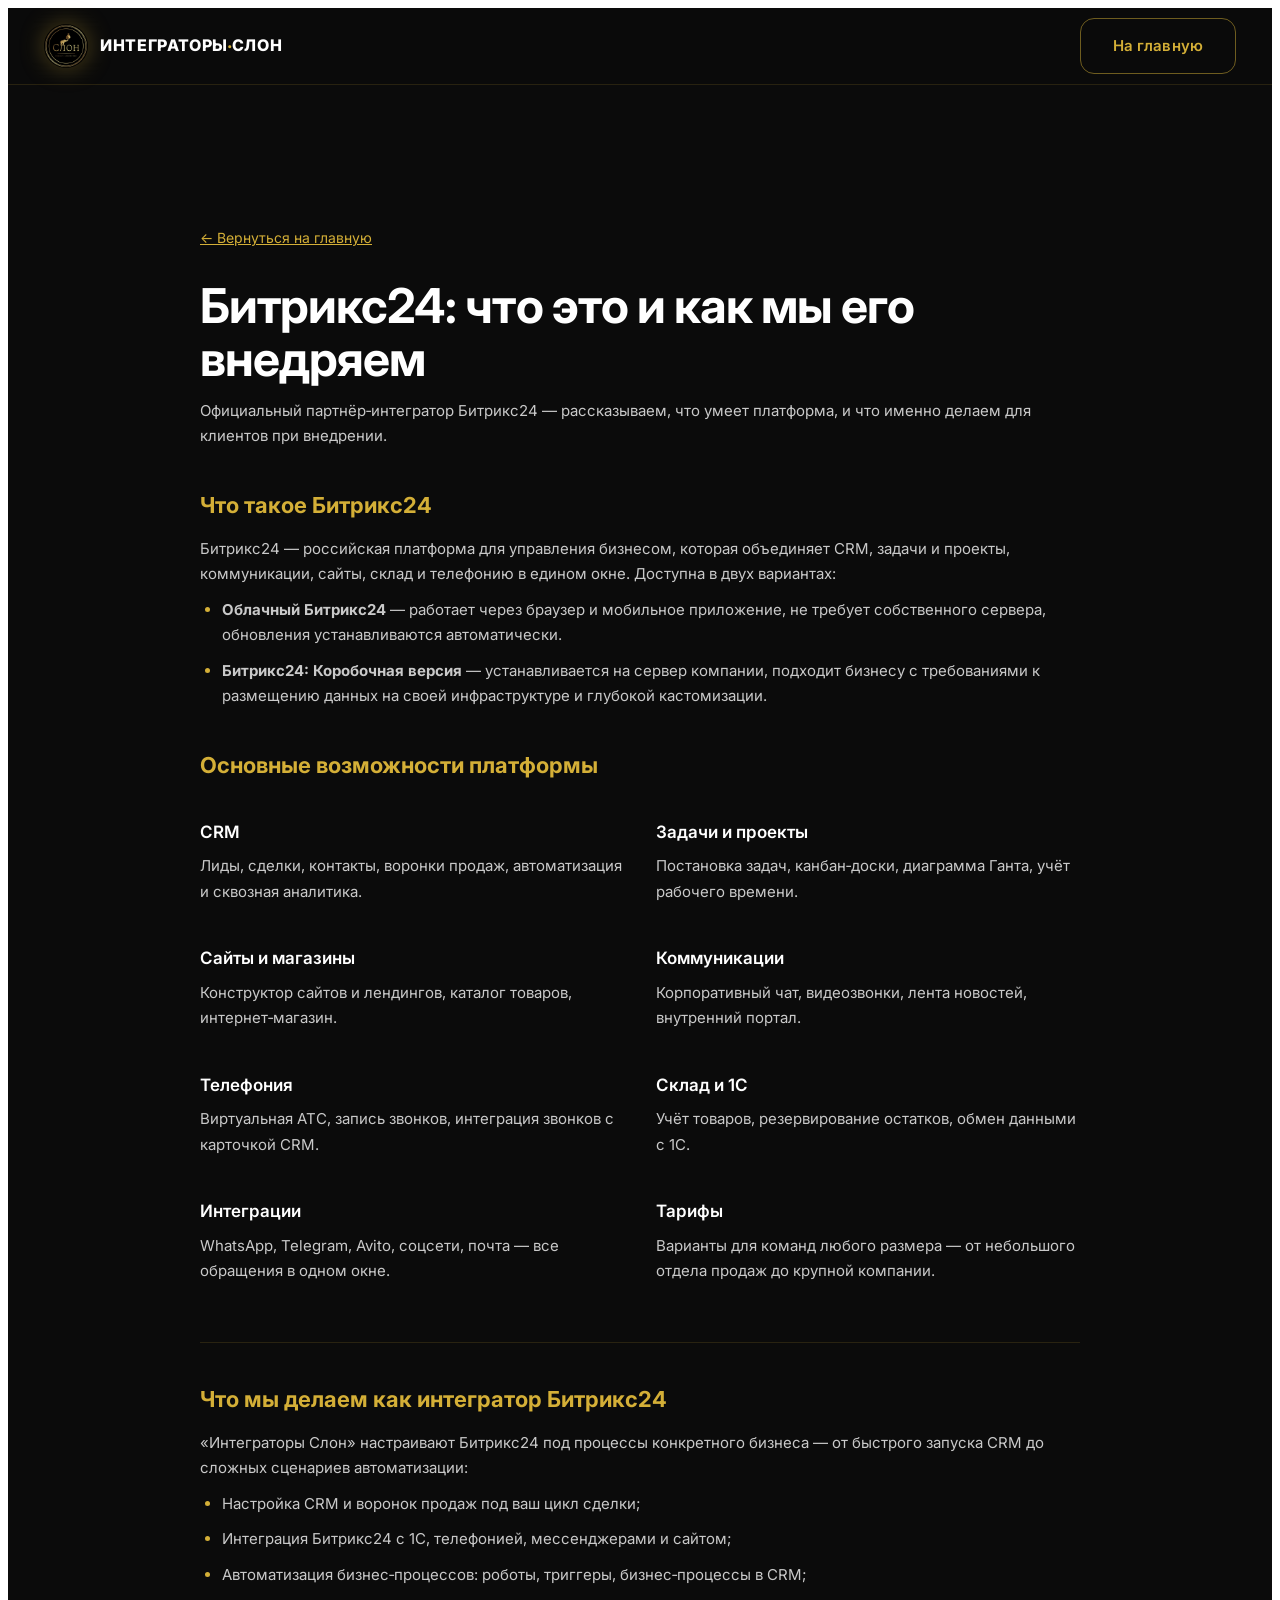
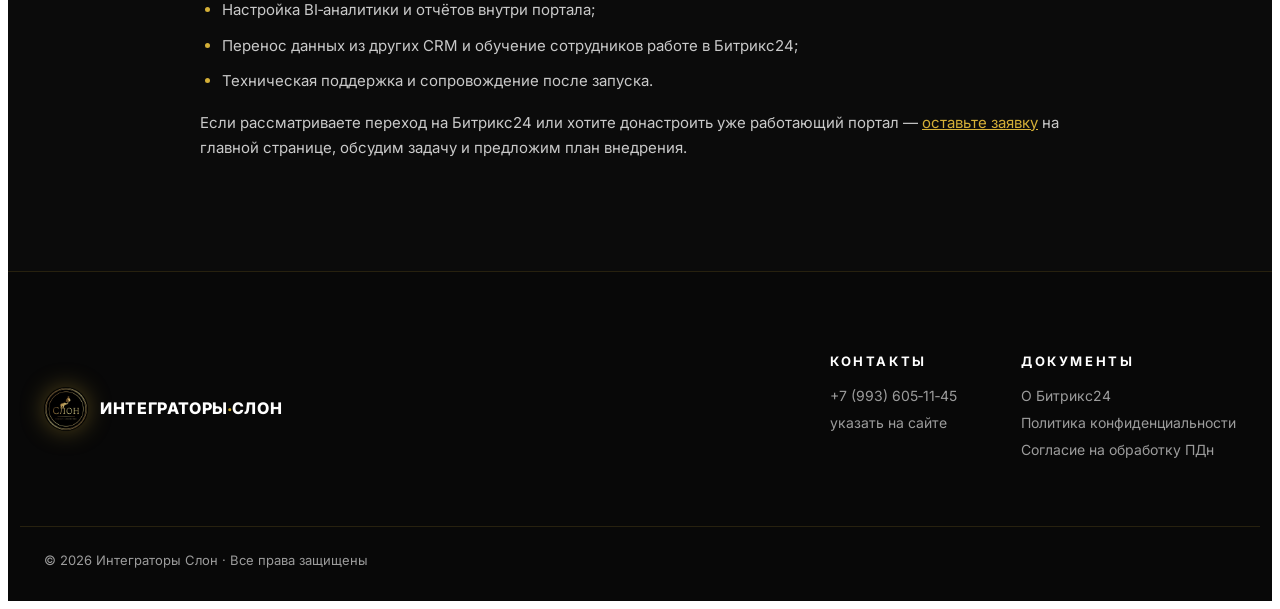
==== bitrix24.html @ 95e47799 "Add files via upload" ====
<!doctype html>
<html lang="ru">
  <head>
    <meta charset="UTF-8" />
    <meta name="viewport" content="width=device-width, initial-scale=1.0" />
    <meta name="robots" content="index,follow" />
    <title>Битрикс24 — что это и как мы его внедряем — Интеграторы Слон</title>
    <link rel="icon" href="data:image/svg+xml,%3Csvg xmlns='http://www.w3.org/2000/svg' viewBox='0 0 24 24'%3E%3Crect width='24' height='24' rx='6' fill='%23D4AF37'/%3E%3Ctext x='12' y='17' font-family='Inter,sans-serif' font-size='14' font-weight='800' text-anchor='middle' fill='%230B0B0B'%3EБ%3C/text%3E%3C/svg%3E" />
    <link rel="preconnect" href="https://fonts.googleapis.com" />
    <link rel="preconnect" href="https://fonts.gstatic.com" crossorigin />
    <link href="https://fonts.googleapis.com/css2?family=Inter:wght@300;400;500;600;700;800&family=Space+Grotesk:wght@500;600;700&display=swap" rel="stylesheet" />
    <style>
:root {
  --bg: #0B0B0B;
  --bg-soft: #090909;
  --bg-card: rgba(255, 255, 255, 0.03);
  --gold: #D4AF37;
  --gold-2: #f5cf4c;
  --gold-soft: rgba(212, 175, 55, 0.5);
  --gold-line: rgba(212, 175, 55, 0.15);
  --text: #ffffff;
  --text-dim: rgba(255, 255, 255, 0.6);
  --radius-lg: 20px;
  --radius-md: 14px;
  --ease: cubic-bezier(.25,.8,.25,1);
  --ease-out: cubic-bezier(0.16, 1, 0.3, 1);
  --display: 'Space Grotesk', 'Inter', sans-serif;
}

#slb-app * {
 box-sizing: border-box; margin: 0; padding: 0; min-width: 0; }

#slb-app {
 scroll-behavior: smooth; overflow-x: clip; }

#slb-app {

  font-family: 'Inter', sans-serif;
  background: var(--bg);
  color: var(--text);
  font-size: 16px;
  line-height: 1.55;
  overflow-x: clip;
  cursor: none;
  width: 100%;
  max-width: 100vw;
}

@media (hover: none) { #slb-app {
 cursor: auto; }
 }
#slb-app a {
 color: inherit; text-decoration: none; }

#slb-app img,
#slb-app svg {
 display: block; max-width: 100%; }

#slb-app .container {
 max-width: 1240px; margin: 0 auto; padding: 0 24px; }

:focus-visible {
 outline: 2px solid var(--gold); outline-offset: 3px; border-radius: 4px; }

::selection {
 background: var(--gold); color: #0b0b0b; }


/* ===== Scrollbars — themed to match the site everywhere ===== */
#slb-app * {
 scrollbar-width: thin; scrollbar-color: var(--gold-soft) var(--bg-soft); }

#slb-app ::-webkit-scrollbar {
 width: 10px; height: 10px; }

#slb-app ::-webkit-scrollbar-track {
 background: var(--bg-soft); }

#slb-app ::-webkit-scrollbar-thumb {
 background: var(--gold-soft); border-radius: 10px; border: 2px solid var(--bg-soft); background-clip: padding-box; }

#slb-app ::-webkit-scrollbar-thumb:hover {
 background: var(--gold); }

#slb-app ::-webkit-scrollbar-corner {
 background: var(--bg-soft); }


/* ===== Skip-link ===== */
.skip-link {

  position: absolute; top: -100px; left: 16px; z-index: 9999;
  background: var(--gold); color: #0b0b0b; padding: 10px 16px;
  border-radius: 8px; font-weight: 700;
  transition: top .25s;
}

.skip-link:focus {
 top: 12px; }


/* ===== Preloader ===== */
#slb-app .preloader {

  position: fixed; inset: 0; z-index: 9000;
  background: var(--bg);
  display: flex; flex-direction: column; align-items: center; justify-content: center;
  gap: 18px;
  transition: opacity .6s var(--ease), visibility .6s;
}

#slb-app .preloader.hidden {
 opacity: 0; visibility: hidden; pointer-events: none; }

#slb-app .preloader__logo {

  width: 84px; height: 84px; border-radius: 50%;
  background: #0b0b0b url('[data-uri]') center/cover no-repeat;
  box-shadow: 0 0 50px rgba(212,175,55,.5);
  animation: bounce 1.2s ease-in-out infinite;
}

#slb-app .preloader__mark {
 display: none; }

#slb-app .preloader__bar {

  width: 220px; height: 3px; background: rgba(255,255,255,.08); border-radius: 4px; overflow: hidden;
}

#slb-app .preloader__fill {

  height: 100%; width: 0;
  background: linear-gradient(90deg, var(--gold), var(--gold-2));
  transition: width .15s linear;
}

#slb-app .preloader__txt {
 color: var(--text-dim); font-size: 13px; letter-spacing: .2em; }

@keyframes bounce { 0%,100%{transform:translateY(0);} 50%{transform:translateY(-8px);} }

/* ===== Scroll progress ===== */
.scroll-progress {

  position: fixed; top: 0; left: 0; height: 3px;
  width: 0%; z-index: 100;
  background: linear-gradient(90deg, var(--gold), var(--gold-2));
  box-shadow: 0 0 10px var(--gold);
  transition: width .1s linear;
}


/* ===== Custom cursor ===== */
.cursor {
 position: fixed; top: 0; left: 0; pointer-events: none; z-index: 9999; mix-blend-mode: difference; }

.cursor__dot {

  position: absolute; width: 6px; height: 6px; border-radius: 50%; background: var(--gold);
  transform: translate(-50%, -50%);
  transition: transform .15s var(--ease);
}

.cursor__ring {

  position: absolute; width: 36px; height: 36px; border-radius: 50%;
  border: 1.5px solid var(--gold);
  transform: translate(-50%, -50%);
  transition: width .3s var(--ease), height .3s var(--ease), border-color .3s, background .3s;
}

.cursor.is-hover .cursor__ring {
 width: 60px; height: 60px; background: rgba(212,175,55,.12); }

.cursor.is-down .cursor__dot {
 transform: translate(-50%, -50%) scale(2); }

@media (hover: none) { .cursor {
 display: none; }
 }

/* ===== Background ===== */
#slb-app .bg-grid {

  position: fixed; inset: 0; z-index: 0; pointer-events: none;
  background-image:
    linear-gradient(rgba(212,175,55,.04) 1px, transparent 1px),
    linear-gradient(90deg, rgba(212,175,55,.04) 1px, transparent 1px);
  background-size: 60px 60px;
  -webkit-mask-image: radial-gradient(ellipse at center, black 30%, transparent 70%);
  mask-image: radial-gradient(ellipse at center, black 30%, transparent 70%);
}

#slb-app .bg-mesh {
 position: fixed; inset: 0; z-index: 0; pointer-events: none; overflow: hidden; filter: blur(40px); will-change: auto; }

#slb-app .bg-mesh span {

  position: absolute; width: 460px; height: 460px; border-radius: 50%;
  opacity: .22; will-change: transform;
}

#slb-app .bg-mesh span:nth-child(1) {
 background: radial-gradient(circle, var(--gold), transparent); top: -10%; left: -10%; animation: drift 60s ease-in-out infinite; }

#slb-app .bg-mesh span:nth-child(2) {
 background: radial-gradient(circle, #7a5d12, transparent); bottom: -10%; right: -10%; animation: drift 75s ease-in-out infinite reverse; }

#slb-app .bg-mesh span:nth-child(3) {
 display: none; }

@keyframes drift {
  0%,100% { transform: translate(0,0); }
  50% { transform: translate(60px, 40px); }
}
#slb-app #particles {

  position: fixed; inset: 0; width: 100%; height: 100%;
  z-index: 0; pointer-events: none;
}

#slb-app header,
#slb-app section,
#slb-app footer {
 position: relative; z-index: 1; }

#slb-app main {
 overflow-x: clip; display: block; }

#slb-app section {
 overflow-x: clip; }


/* ===== Header ===== */
#slb-app .header {

  position: sticky; top: 0; z-index: 50;
  background: rgba(11, 11, 11, 0.7);
  backdrop-filter: blur(14px);
  -webkit-backdrop-filter: blur(14px);
  border-bottom: 1px solid var(--gold-line);
  transition: padding .3s;
}

#slb-app .header.is-scrolled {
 background: rgba(11,11,11,.92); }

#slb-app .header__inner {

  display: flex; align-items: center; justify-content: space-between;
  height: 76px;
}

#slb-app .logo {
 display: flex; align-items: center; gap: 12px; font-weight: 800; letter-spacing: .04em; font-family: var(--display); min-width: 0; }

#slb-app .logo__mark {

  width: 44px; height: 44px; border-radius: 50%;
  background: #0b0b0b url('[data-uri]') center/cover no-repeat;
  box-shadow: 0 0 24px rgba(212,175,55,.35);
  flex-shrink: 0;
  display: block;
}

#slb-app .logo__text {
 font-size: 16px; white-space: nowrap; overflow: hidden; text-overflow: ellipsis; }

#slb-app .logo__dot {
 color: var(--gold); }


#slb-app .nav {
 display: flex; gap: 32px; }

#slb-app .nav a {

  font-size: 14px; color: var(--text-dim); position: relative;
  transition: color .3s var(--ease);
  padding: 4px 0;
}

#slb-app .nav a::after {

  content:''; position:absolute; left:0; right:0; bottom:-6px;
  height:1px; background: var(--gold); transform: scaleX(0); transform-origin: left;
  transition: transform .35s var(--ease);
}

#slb-app .nav a:hover,
#slb-app .nav a.is-active {
 color: var(--text); }

#slb-app .nav a:hover::after,
#slb-app .nav a.is-active::after {
 transform: scaleX(1); }


#slb-app .burger {
 display:none; width:36px; height:36px; background:none; border:none; cursor:pointer; }

#slb-app .burger span {
 display:block; height:2px; background: var(--gold); margin:5px 4px; transition: .3s; }

#slb-app .burger.is-open span:nth-child(1) {
 transform: translateY(7px) rotate(45deg); }

#slb-app .burger.is-open span:nth-child(2) {
 opacity: 0; }

#slb-app .burger.is-open span:nth-child(3) {
 transform: translateY(-7px) rotate(-45deg); }


/* ===== Buttons ===== */
#slb-app .btn {

  display: inline-flex; align-items: center; justify-content: center;
  padding: 16px 32px; border-radius: var(--radius-md);
  font-weight: 600; font-size: 15px; letter-spacing: .01em;
  cursor: pointer; border: none; position: relative; overflow: hidden;
  transition: transform .3s var(--ease), box-shadow .3s var(--ease);
  font-family: inherit;
}

#slb-app .btn--primary {

  background: linear-gradient(135deg, var(--gold), #c19b25);
  color: #0b0b0b;
  box-shadow: 0 8px 30px -8px rgba(212,175,55,.5);
}

#slb-app .btn--primary:hover {

  box-shadow: 0 14px 40px -8px rgba(212,175,55,.7);
}

#slb-app .btn--ghost {

  background: transparent; color: var(--gold);
  border: .8px solid var(--gold-soft);
}

#slb-app .btn--ghost:hover {

  background: rgba(212,175,55,.08);
}

#slb-app .btn:disabled {
 opacity: .5; cursor: not-allowed; }

#slb-app .btn::after {

  content:''; position:absolute; left:var(--rx,50%); top:var(--ry,50%);
  width:0; height:0; border-radius:50%;
  background: rgba(255,255,255,.35);
  transform: translate(-50%,-50%);
  transition: width .6s ease, height .6s ease, opacity .8s ease;
  opacity: 0;
}

#slb-app .btn:active::after {
 width: 400px; height: 400px; opacity: 1; transition: 0s; }


/* ===== Section common ===== */
#slb-app section {
 padding: 120px 0; }

#slb-app .section-head {
 text-align: center; margin-bottom: 64px; }

#slb-app .section-head h2 {

  font-family: var(--display);
  font-size: clamp(34px, 5vw, 58px);
  font-weight: 700; line-height: 1.05; letter-spacing: -.02em;
}

#slb-app .eyebrow {

  display: inline-block; font-size: 12px; letter-spacing: .25em; text-transform: uppercase;
  color: var(--gold); margin-bottom: 18px;
  padding: 6px 14px; border: .8px solid var(--gold-line); border-radius: 999px;
  background: rgba(212,175,55,.04);
}

#slb-app .grad {

  background: linear-gradient(120deg, var(--gold), #fff3b0, var(--gold));
  background-size: 200% auto;
  -webkit-background-clip: text;
  background-clip: text;
  color: transparent;
  animation: shine 5s linear infinite;
}

@keyframes shine { to { background-position: 200% center; } }

/* ===== Hero ===== */
#slb-app .hero {

  padding: 140px 0 120px;
  text-align: center;
  min-height: 92vh;
  display: flex; align-items: center;
  overflow: hidden;
  perspective: 1500px;
}

#slb-app .hero__inner {
 width: 100%; position: relative; z-index: 2; }

#slb-app .hero__glow {

  position: absolute; left: 50%; top: 40%;
  width: 900px; height: 900px; transform: translate(-50%, -50%);
  background: radial-gradient(closest-side, rgba(212,175,55,.25), transparent 70%);
  filter: blur(40px);
  z-index: 0;
  animation: pulse 6s ease-in-out infinite;
}

@keyframes pulse { 0%,100%{ transform:translate(-50%,-50%) scale(1);} 50%{ transform:translate(-50%,-50%) scale(1.15);} }

/* 3D Cube */
#slb-app .cube-stage {

  position: absolute; right: 10%; top: 22%;
  width: 200px; height: 200px;
  perspective: 1200px;
  z-index: 1;
}

#slb-app .cube {

  position: relative; width: 200px; height: 200px;
  transform-style: preserve-3d;
  animation: cubeRotate 18s linear infinite;
}

@keyframes cubeRotate {
  0% { transform: rotateX(-15deg) rotateY(0); }
  100% { transform: rotateX(-15deg) rotateY(360deg); }
}
#slb-app .cube__face {

  position: absolute; width: 200px; height: 200px;
  display: grid; place-items: center;
  background: linear-gradient(135deg, rgba(212,175,55,.18), rgba(11,11,11,.85));
  border: 1px solid var(--gold-soft);
  font-family: var(--display); font-weight: 700; font-size: 60px;
  color: var(--gold);
  text-shadow: 0 0 30px rgba(212,175,55,.5);
  backdrop-filter: blur(6px);
  border-radius: 16px;
}

#slb-app .cube__face--front {
 transform: translateZ(100px); }

#slb-app .cube__face--back {
 transform: rotateY(180deg) translateZ(100px); }

#slb-app .cube__face--right {
 transform: rotateY(90deg)   translateZ(100px); font-size: 38px; }

#slb-app .cube__face--left {
 transform: rotateY(-90deg)  translateZ(100px); font-size: 50px; }

#slb-app .cube__face--top {
 transform: rotateX(90deg)   translateZ(100px); font-size: 42px; }

#slb-app .cube__face--bottom {
 transform: rotateX(-90deg)  translateZ(100px); font-size: 38px; }


#slb-app .hero__tag {

  display: inline-flex; align-items: center; gap: 10px;
  padding: 8px 18px; border-radius: 999px;
  border: .8px solid var(--gold-line);
  font-size: 13px; color: var(--gold);
  margin-bottom: 32px; background: rgba(212,175,55,.05);
}

#slb-app .hero__tag-dot {

  width: 8px; height: 8px; border-radius: 50%; background: var(--gold);
  box-shadow: 0 0 10px var(--gold);
  animation: blink 1.5s ease-in-out infinite;
}

@keyframes blink { 0%,100%{opacity:1;} 50%{opacity:.3;} }

#slb-app .hero__title {

  font-family: var(--display);
  font-size: clamp(40px, 7vw, 80px); font-weight: 700;
  line-height: 1.02; letter-spacing: -.03em; margin-bottom: 28px;
}

#slb-app .hero__title .word {
 display: inline-block; white-space: nowrap; }

#slb-app .hero__title .char {

  display: inline-block;
  opacity: 0; transform: translateY(20px);
  transition: opacity .6s var(--ease), transform .6s var(--ease);
}

#slb-app .hero__title.is-split .char {
 opacity: 1; transform: translateY(0); }

#slb-app .hero__sub {
 font-size: 18px; color: var(--text-dim); margin-bottom: 44px; }

#slb-app .hero__actions {
 display: flex; gap: 18px; justify-content: center; flex-wrap: wrap; margin-bottom: 56px; }


#slb-app .hero__mini {

  display: flex; gap: 36px; justify-content: center; flex-wrap: wrap;
  color: var(--text-dim); font-size: 14px;
}

#slb-app .hero__mini strong {
 color: var(--gold); font-family: var(--display); font-size: 22px; display: block; }


#slb-app .scroll-hint {

  position: absolute; left: 50%; bottom: 30px; transform: translateX(-50%);
  width: 24px; height: 40px; border-radius: 14px; border: 1px solid var(--gold-soft);
  z-index: 2;
}

#slb-app .scroll-hint span {

  position: absolute; left: 50%; top: 8px;
  width: 4px; height: 8px; border-radius: 2px; background: var(--gold);
  transform: translateX(-50%);
  animation: scroll-bounce 1.8s ease-in-out infinite;
}

@keyframes scroll-bounce { 0%,100% { top: 8px; opacity:1;} 50% { top: 22px; opacity:.3;} }

/* ===== Magnetic ===== */
#slb-app .magnetic {
 transition: transform .3s var(--ease); }


/* ===== Stats ===== */
#slb-app .stats {
 padding: 80px 0 60px; }

#slb-app .stats__grid {

  display: grid; grid-template-columns: repeat(4, 1fr); gap: 20px;
}

#slb-app .stat-card {

  background: var(--bg-card); border: .8px solid var(--gold-line);
  border-radius: var(--radius-lg); padding: 32px 24px;
  text-align: center; position: relative; overflow: hidden;
  transition: transform .4s var(--ease), border-color .4s var(--ease);
}

#slb-app .stat-card::before {

  content:''; position:absolute; inset:0;
  background: radial-gradient(circle at 50% 0%, rgba(212,175,55,.2), transparent 60%);
  opacity: 0; transition: opacity .4s;
}

#slb-app .stat-card:hover {
 transform: translateY(-6px); border-color: var(--gold-soft); }

#slb-app .stat-card:hover::before {
 opacity: 1; }

#slb-app .stat-card__num {

  font-family: var(--display);
  font-size: 56px; font-weight: 700; color: var(--gold); line-height: 1;
  display: inline-block;
}

#slb-app .stat-card__plus {
 display: inline-block; color: var(--gold); font-size: 28px; font-weight: 700; margin-left: 4px; font-family: var(--display); }

#slb-app .stat-card__label {
 margin-top: 12px; color: var(--text-dim); font-size: 14px; letter-spacing: .04em; }


/* ===== About ===== */
#slb-app .about {
 padding: 100px 0 80px; }

#slb-app .about__grid {

  display: grid; grid-template-columns: 1.5fr 1fr; gap: 56px; align-items: start;
}

#slb-app .about__text p {
 color: var(--text-dim); font-size: 16px; line-height: 1.75; margin-bottom: 14px; }

#slb-app .about__lead {

  color: var(--text) !important;
  font-size: 19px !important;
  font-weight: 500;
  line-height: 1.6 !important;
  margin-bottom: 20px !important;
}

#slb-app .about__facts {

  list-style: none; display: grid; grid-template-columns: 1fr 1fr; gap: 14px;
  padding: 28px; border: .8px solid var(--gold-line); border-radius: var(--radius-lg);
  background: var(--bg-card);
}

#slb-app .about__facts li {

  display: flex; flex-direction: column; gap: 4px;
  padding: 14px;
}

#slb-app .about__facts b {

  font-family: var(--display); font-size: 22px; font-weight: 700; color: var(--gold);
  letter-spacing: -.01em;
}

#slb-app .about__facts span {
 color: var(--text-dim); font-size: 13px; }


/* ===== Pricing ===== */
#slb-app .pricing {
 background: var(--bg-soft); }

#slb-app .pricing__grid {

  display: grid; grid-template-columns: repeat(3, 1fr); gap: 22px;
  align-items: stretch;
}

#slb-app .tariff {

  position: relative;
  background: var(--bg-card); border: .8px solid var(--gold-line);
  border-radius: var(--radius-lg); padding: 36px 28px 28px;
  display: flex; flex-direction: column;
  transition: transform .4s var(--ease), border-color .4s var(--ease);
}

#slb-app .tariff:hover {
 transform: translateY(-4px); border-color: var(--gold-soft); }

#slb-app .tariff--featured {

  border-color: var(--gold-soft);
  background: linear-gradient(180deg, rgba(212,175,55,.06), rgba(212,175,55,.01));
  box-shadow: 0 0 50px rgba(212,175,55,.08);
}

#slb-app .tariff__badge {

  position: absolute; top: -12px; left: 50%; transform: translateX(-50%);
  background: var(--gold); color: #0b0b0b;
  font-size: 11px; font-weight: 700; letter-spacing: .14em; text-transform: uppercase;
  padding: 6px 14px; border-radius: 100px;
}

#slb-app .tariff__name {

  font-family: var(--display); font-size: 22px; font-weight: 700;
  margin-bottom: 6px;
}

#slb-app .tariff__desc {
 color: var(--text-dim); font-size: 14px; margin-bottom: 22px; }

#slb-app .tariff__price {

  font-family: var(--display); font-size: 38px; font-weight: 700; color: var(--gold);
  line-height: 1; margin-bottom: 24px;
}

#slb-app .tariff__price--text {
 font-size: 28px; }

#slb-app .tariff__from {
 font-size: 14px; color: var(--text-dim); font-weight: 500; margin-right: 4px; }

#slb-app .tariff__cur {
 font-size: 22px; color: var(--text-dim); }

#slb-app .tariff__list {

  list-style: none; padding: 0; margin: 0 0 28px;
  display: flex; flex-direction: column; gap: 10px;
  flex: 1;
}

#slb-app .tariff__list li {

  position: relative; padding-left: 24px;
  color: rgba(255,255,255,.78); font-size: 14px; line-height: 1.5;
}

#slb-app .tariff__list li::before {

  content: '✓'; position: absolute; left: 0; top: 0;
  color: var(--gold); font-weight: 700;
}

#slb-app .tariff .btn {
 width: 100%; justify-content: center; text-align: center; }

#slb-app .pricing__note {

  text-align: center; color: var(--text-dim); font-size: 13px;
  margin-top: 32px;
  max-width: 640px; margin-left: auto; margin-right: auto;
}


/* ===== Contacts block (in CTA) ===== */
#slb-app .contacts {

  list-style: none; padding: 0; margin: 32px 0 0;
  display: grid; grid-template-columns: repeat(2, 1fr); gap: 14px;
  text-align: left;
}

#slb-app .contacts li {

  padding: 16px 18px;
  background: var(--bg-card); border: .8px solid var(--gold-line);
  border-radius: var(--radius-md);
  display: flex; flex-direction: column; gap: 4px;
}

#slb-app .contacts__lbl {

  font-size: 11px; letter-spacing: .18em; text-transform: uppercase;
  color: var(--gold); font-weight: 600;
}

#slb-app .contacts__val {

  font-size: 15px; color: var(--text); font-weight: 500;
  transition: color .25s;
}

#slb-app a.contacts__val:hover {
 color: var(--gold); }


/* ===== Services ===== */
#slb-app .services {
 background: var(--bg-soft); }

#slb-app .services__grid {

  display: grid; grid-template-columns: repeat(4, 1fr); gap: 22px;
}

#slb-app .srv {

  background: var(--bg-card); border: .8px solid var(--gold-line);
  border-radius: var(--radius-lg); padding: 32px 26px;
  position: relative; overflow: hidden;
  transition: transform .5s var(--ease), border-color .4s var(--ease), background .4s var(--ease);
  transform-style: preserve-3d;
  cursor: none;
}

#slb-app .srv::before {

  content:''; position:absolute;
  width: 250px; height: 250px; border-radius: 50%;
  left: var(--mx, -100px); top: var(--my, -100px);
  background: radial-gradient(circle, rgba(212,175,55,.25), transparent 60%);
  opacity: 0; transition: opacity .4s;
  pointer-events: none;
}

#slb-app .srv:hover {
 border-color: var(--gold-soft); background: rgba(212,175,55,.04); }

#slb-app .srv:hover::before {
 opacity: 1; }

#slb-app .srv__icon {

  width: 52px; height: 52px; border-radius: 14px;
  background: rgba(212,175,55,.08); border: .8px solid var(--gold-line);
  display: grid; place-items: center; color: var(--gold);
  margin-bottom: 22px;
  transition: transform .4s var(--ease);
}

#slb-app .srv:hover .srv__icon {
 transform: rotate(-8deg) scale(1.08); }

#slb-app .srv__icon svg {
 width: 24px; height: 24px; }

#slb-app .srv h3 {
 font-family: var(--display); font-size: 18px; font-weight: 700; margin-bottom: 8px; }

#slb-app .srv p {
 color: var(--text-dim); font-size: 14px; }

#slb-app .srv__arrow {

  position: absolute; right: 24px; bottom: 22px;
  color: var(--gold); font-size: 20px;
  opacity: 0; transform: translateX(-8px);
  transition: opacity .3s, transform .3s;
}

#slb-app .srv:hover .srv__arrow {
 opacity: 1; transform: translateX(0); }


/* ===== Process ===== */
#slb-app .process {
 padding: 140px 0; }

#slb-app .process__wrap {
 position: relative; }

#slb-app .process__svg {
 position: absolute; left: 0; right: 0; top: 50%; height: 100px; transform: translateY(-50%); width: 100%; z-index: 0; }

#slb-app .process__grid {

  display: grid; grid-template-columns: repeat(4, 1fr); gap: 22px;
  position: relative; z-index: 2;
}

#slb-app .step {

  background: var(--bg);
  border: .8px solid var(--gold-line);
  border-radius: var(--radius-lg); padding: 32px;
  position: relative;
  transition: transform .4s var(--ease);
}

#slb-app .step:hover {
 transform: translateY(-6px); }

#slb-app .step__num {

  font-family: var(--display);
  font-size: 14px; font-weight: 700; letter-spacing: .12em;
  color: var(--gold); margin-bottom: 18px;
}

#slb-app .step h3 {
 font-family: var(--display); font-size: 20px; font-weight: 700; margin-bottom: 8px; }

#slb-app .step p {
 color: var(--text-dim); font-size: 14px; }

#slb-app .step::before {

  content:''; position: absolute; top:-1px; left:-1px;
  width:60px; height:60px; border-radius: 20px 0 60px 0;
  background: linear-gradient(135deg, rgba(212,175,55,.25), transparent);
  z-index: -1;
}


/* ===== Pricing ===== */
#slb-app .pricing {
 background: var(--bg-soft); }

#slb-app .pricing__toggle {

  display: inline-flex; position: relative; margin: 0 auto 56px; left: 50%; transform: translateX(-50%);
  background: var(--bg-card); border: .8px solid var(--gold-line);
  border-radius: 999px; padding: 6px;
}

#slb-app .pricing__opt {

  position: relative; z-index: 2;
  background: transparent; border: none; cursor: pointer;
  color: var(--text-dim); padding: 10px 24px; border-radius: 999px;
  font-family: inherit; font-size: 14px; font-weight: 600;
  transition: color .3s;
}

#slb-app .pricing__opt.is-active {
 color: #0b0b0b; }

#slb-app .pricing__slider {

  position: absolute; top: 6px; left: 6px;
  height: calc(100% - 12px); width: calc(50% - 6px);
  background: linear-gradient(135deg, var(--gold), #c19b25);
  border-radius: 999px;
  transition: transform .35s var(--ease);
  z-index: 1;
}

#slb-app .pricing__toggle.year .pricing__slider {
 transform: translateX(100%); }

#slb-app .pricing__grid {

  display: grid; grid-template-columns: repeat(3, 1fr); gap: 22px;
  align-items: stretch;
}

#slb-app .plan {

  background: var(--bg-card); border: .8px solid var(--gold-line);
  border-radius: var(--radius-lg); padding: 36px 30px;
  position: relative; overflow: hidden;
  display: flex; flex-direction: column;
  transition: transform .4s var(--ease), border-color .4s;
}

#slb-app .plan:hover {
 transform: translateY(-6px); border-color: var(--gold-soft); }

#slb-app .plan--featured {

  border-color: var(--gold-soft);
  background: linear-gradient(180deg, rgba(212,175,55,.07), var(--bg-card));
  box-shadow: 0 30px 80px -40px rgba(212,175,55,.4);
}

#slb-app .plan__badge {

  position: absolute; top: 18px; right: 18px;
  background: var(--gold); color: #0b0b0b;
  font-size: 11px; font-weight: 700; letter-spacing: .1em; text-transform: uppercase;
  padding: 4px 10px; border-radius: 6px;
}

#slb-app .plan__head h3 {
 font-family: var(--display); font-size: 24px; font-weight: 700; }

#slb-app .plan__note {
 color: var(--text-dim); font-size: 13px; margin-top: 4px; display: block; }

#slb-app .plan__price {
 display: flex; align-items: baseline; gap: 8px; margin: 28px 0 24px; }

#slb-app .plan__num {
 font-family: var(--display); font-size: 44px; font-weight: 700; color: var(--gold); transition: opacity .3s; }

#slb-app .plan__cur {
 color: var(--text-dim); font-size: 14px; }

#slb-app .plan__list {
 list-style: none; margin: 0 0 32px; padding: 0; flex: 1; }

#slb-app .plan__list li {

  padding: 10px 0 10px 26px; color: var(--text-dim); font-size: 14px;
  border-bottom: 1px solid rgba(255,255,255,.04);
  position: relative;
}

#slb-app .plan__list li::before {

  content:'✓'; position: absolute; left: 0; color: var(--gold); font-weight: 700;
}


/* ===== Calculator ===== */
#slb-app .calc {
 padding: 120px 0; }

#slb-app .calc__box {

  background: var(--bg-card); border: .8px solid var(--gold-line);
  border-radius: var(--radius-lg);
  display: grid; grid-template-columns: 1.4fr 1fr; gap: 0;
  overflow: hidden;
}

#slb-app .calc__list {
 padding: 32px; display: grid; grid-template-columns: 1fr 1fr; gap: 14px; }

#slb-app .calc__opt {

  display: flex; align-items: center; gap: 14px;
  background: rgba(255,255,255,.02); border: .8px solid var(--gold-line);
  border-radius: var(--radius-md); padding: 16px;
  cursor: pointer; transition: border-color .25s, background .25s;
  user-select: none;
}

#slb-app .calc__opt:hover {
 border-color: var(--gold-soft); }

#slb-app .calc__opt input {

  appearance: none; -webkit-appearance: none;
  width: 22px; height: 22px; border-radius: 6px;
  border: 1.5px solid var(--gold-soft); background: transparent;
  cursor: pointer; position: relative; flex-shrink: 0;
  transition: background .2s, border-color .2s;
}

#slb-app .calc__opt input:checked {
 background: var(--gold); border-color: var(--gold); }

#slb-app .calc__opt input:checked::after {

  content:''; position: absolute; left: 6px; top: 2px;
  width: 6px; height: 12px;
  border: solid #0b0b0b; border-width: 0 2.5px 2.5px 0;
  transform: rotate(45deg);
}

#slb-app .calc__opt span:nth-of-type(1) {
 flex: 1; font-size: 14px; }

#slb-app .calc__cost {
 color: var(--gold); font-weight: 600; font-size: 13px; }

#slb-app .calc__opt:has(input:checked) {
 background: rgba(212,175,55,.06); border-color: var(--gold-soft); }


#slb-app .calc__result {

  background: linear-gradient(180deg, rgba(212,175,55,.1), rgba(212,175,55,.02));
  padding: 36px; display: flex; flex-direction: column; justify-content: center;
  border-left: .8px solid var(--gold-line);
  text-align: center;
}

#slb-app .calc__resLabel {
 color: var(--text-dim); font-size: 13px; letter-spacing: .15em; text-transform: uppercase; }

#slb-app .calc__resNum {
 font-family: var(--display); font-size: 48px; font-weight: 700; color: var(--gold); margin: 12px 0; line-height: 1; transition: opacity .25s; }

#slb-app .calc__resNum span:last-child {
 font-size: 24px; margin-left: 6px; }

#slb-app .calc__resSub {
 color: var(--text-dim); font-size: 14px; margin-bottom: 24px; }


/* ===== Cases ===== */
#slb-app .cases {
 padding: 120px 0; }

#slb-app .cases__filter {

  display: flex; gap: 10px; justify-content: center;
  margin-bottom: 40px; flex-wrap: wrap;
}

#slb-app .case-filter {

  background: transparent; border: .8px solid var(--gold-line);
  border-radius: 999px; padding: 10px 20px;
  color: var(--text-dim); cursor: pointer; font-family: inherit; font-size: 13px;
  transition: all .25s var(--ease);
}

#slb-app .case-filter:hover {
 color: var(--text); border-color: var(--gold-soft); }

#slb-app .case-filter.is-active {
 background: var(--gold); color: #0b0b0b; border-color: var(--gold); }


#slb-app .cases__grid {
 display: grid; grid-template-columns: repeat(3, 1fr); gap: 22px; }

#slb-app .case-card {

  background: var(--bg-card); border: .8px solid var(--gold-line);
  border-radius: var(--radius-lg); padding: 28px;
  position: relative; overflow: hidden;
  transition: transform .4s var(--ease), border-color .4s, opacity .35s, scale .35s;
}

#slb-app .case-card.is-hidden {
 display: none; }

#slb-app .case-card:hover {
 transform: translateY(-6px); border-color: var(--gold-soft); }

#slb-app .case-card__tag {

  display: inline-block; padding: 4px 12px; background: rgba(212,175,55,.1);
  color: var(--gold); border-radius: 6px; font-size: 12px; letter-spacing: .05em;
  margin-bottom: 16px;
}

#slb-app .case-card h3 {
 font-family: var(--display); font-size: 18px; font-weight: 700; margin-bottom: 8px; }

#slb-app .case-card p {
 color: var(--text-dim); font-size: 14px; margin-bottom: 22px; }

#slb-app .case-card__metric {

  display: flex; align-items: baseline; gap: 8px;
  padding-top: 18px; border-top: 1px solid var(--gold-line);
}

#slb-app .case-card__metric b {

  font-family: var(--display); font-size: 30px; color: var(--gold); font-weight: 700;
}

#slb-app .case-card__metric span {
 color: var(--text-dim); font-size: 13px; }


/* ===== Advantages ===== */
#slb-app .adv__grid {
 display: grid; grid-template-columns: repeat(4, 1fr); gap: 22px; }

#slb-app .adv {

  display: flex; gap: 16px; align-items: flex-start;
  padding: 28px; background: var(--bg-card);
  border: .8px solid var(--gold-line); border-radius: var(--radius-lg);
  transition: transform .4s var(--ease), border-color .4s var(--ease);
}

#slb-app .adv:hover {
 transform: translateY(-4px); border-color: var(--gold-soft); }

#slb-app .adv__check {

  flex-shrink: 0; width: 32px; height: 32px; border-radius: 50%;
  background: rgba(212,175,55,.12); border: .8px solid var(--gold-soft);
  color: var(--gold); display: grid; place-items: center; font-weight: 700;
}

#slb-app .adv h3 {
 font-family: var(--display); font-size: 16px; font-weight: 700; margin-bottom: 4px; }

#slb-app .adv p {
 color: var(--text-dim); font-size: 13px; }


/* ===== Reviews slider ===== */
#slb-app .reviews {
 background: var(--bg-soft); padding: 120px 0; }

#slb-app .reviews__slider {

  position: relative; overflow: hidden;
  border-radius: var(--radius-lg);
  background: var(--bg-card);
  border: .8px solid var(--gold-line);
  contain: paint;
  isolation: isolate;
  touch-action: pan-y;
}

#slb-app .reviews__track {

  display: flex; transition: transform .5s var(--ease);
  will-change: transform;
  width: 100%;
}

#slb-app .review {

  flex: 0 0 100%; min-width: 100%; max-width: 100%;
  padding: 48px;
  background: transparent;
  border: 0;
  text-align: center;
}

#slb-app .review__stars {
 color: var(--gold); font-size: 20px; letter-spacing: .15em; margin-bottom: 22px; }

#slb-app .review blockquote {
 font-family: var(--display); font-size: 22px; font-weight: 500; line-height: 1.5; max-width: 720px; margin: 0 auto 24px; }

#slb-app .review figcaption {
 color: var(--text-dim); font-size: 14px; }

#slb-app .review figcaption strong {
 color: var(--text); display: block; margin-bottom: 4px; }

#slb-app .reviews__nav {
 display: flex; align-items: center; justify-content: center; gap: 24px; margin-bottom: 32px; }

#slb-app .rev-btn {

  width: 44px; height: 44px; border-radius: 50%;
  background: transparent; border: 1px solid var(--gold-soft);
  color: var(--gold); cursor: pointer; font-size: 18px;
  transition: background .25s, transform .25s;
}

#slb-app .rev-btn:hover {
 background: rgba(212,175,55,.08); transform: scale(1.08); }

#slb-app .rev-dots {
 display: flex; gap: 8px; }

#slb-app .rev-dot {

  width: 8px; height: 8px; border-radius: 50%;
  background: var(--gold-line); cursor: pointer;
  transition: width .3s, background .3s;
}

#slb-app .rev-dot.is-active {
 width: 24px; border-radius: 4px; background: var(--gold); }


/* ===== Marquee ===== */
#slb-app .marquee {

  padding: 40px 0; background: var(--bg);
  border-top: .8px solid var(--gold-line);
  border-bottom: .8px solid var(--gold-line);
  overflow: hidden;
}

#slb-app .marquee__track {

  display: flex; gap: 48px; white-space: nowrap;
  animation: marquee 30s linear infinite;
  font-family: var(--display);
  font-size: 24px; font-weight: 700; color: var(--gold);
  letter-spacing: .04em;
  width: max-content;
}

#slb-app .marquee__track > span {
 flex: 0 0 auto; min-width: max-content; }

#slb-app .marquee__track span:nth-child(even) {
 color: var(--text-dim); }

@keyframes marquee { to { transform: translateX(-50%); } }

/* ===== CTA ===== */
#slb-app .cta {
 padding: 140px 0; text-align: center; position: relative; overflow: hidden; }

#slb-app .cta__glow {

  position: absolute; left: 50%; top: 50%;
  width: 700px; height: 700px; transform: translate(-50%, -50%);
  background: radial-gradient(closest-side, rgba(212,175,55,.18), transparent 70%);
  filter: blur(30px); z-index: 0;
}

#slb-app .cta__inner {
 position: relative; z-index: 1; max-width: 640px; }

#slb-app .cta__inner h2 {
 font-family: var(--display); font-size: clamp(34px, 5vw, 58px); font-weight: 700; margin: 8px 0 14px; }

#slb-app .cta__sub {
 color: var(--text-dim); margin-bottom: 36px; font-size: 17px; }

#slb-app .cta__form {

  background: var(--bg-card); border: .8px solid var(--gold-line);
  padding: 14px; border-radius: var(--radius-lg);
  text-align: left;
  margin-top: 16px;
}

#slb-app .cta__fields {

  display: grid; grid-template-columns: 1fr 1fr auto; gap: 12px;
  align-items: start;
}

#slb-app .field {
 position: relative; }

#slb-app .cta__form input[type="text"],
#slb-app .cta__form input[type="tel"] {

  background: transparent; border: none; outline: none;
  color: var(--text); font-family: inherit; font-size: 15px;
  padding: 16px 18px; width: 100%;
  border-radius: var(--radius-md);
  transition: background .25s;
}

#slb-app .cta__form input::placeholder {
 color: var(--text-dim); }

#slb-app .cta__form input:focus {
 background: rgba(212,175,55,.06); }

#slb-app .field.error input {
 background: rgba(255, 80, 80, .08); }

#slb-app .field__err {

  display: block; font-size: 12px; color: #ff7a7a;
  padding: 4px 18px 0; min-height: 18px;
}

#slb-app .honeypot {

  position: absolute !important; left: -9999px !important; opacity: 0 !important;
  pointer-events: none; height: 0; width: 0;
}

#slb-app .agree {

  display: flex; align-items: flex-start; gap: 10px;
  padding: 12px 6px 4px;
  font-size: 13px; color: var(--text-dim);
  cursor: pointer; user-select: none;
}

#slb-app .agree input[type="checkbox"] {

  position: absolute; opacity: 0; pointer-events: none;
}

#slb-app .agree__box {

  flex-shrink: 0; width: 18px; height: 18px; border-radius: 5px;
  border: 1.5px solid var(--gold-soft); background: transparent;
  position: relative; transition: background .2s, border-color .2s;
  margin-top: 1px;
}

#slb-app .agree input:checked + .agree__box {
 background: var(--gold); border-color: var(--gold); }

#slb-app .agree input:checked + .agree__box::after {

  content:''; position: absolute; left: 5px; top: 1px;
  width: 5px; height: 10px;
  border: solid #0b0b0b; border-width: 0 2px 2px 0;
  transform: rotate(45deg);
}

#slb-app .agree input:focus-visible + .agree__box {

  outline: 2px solid var(--gold); outline-offset: 2px;
}

#slb-app .agree__text {
 line-height: 1.45; }

#slb-app .agree__text a {
 color: var(--gold); text-decoration: underline; text-decoration-color: var(--gold-soft); }

#slb-app .agree.error .agree__box {
 border-color: #ff7a7a; }

#slb-app #errAgree {
 display: block; padding: 0 6px; font-size: 12px; color: #ff7a7a; min-height: 16px; }


/* ===== FAQ ===== */
#slb-app .faq {
 background: var(--bg-soft); }

#slb-app .faq__wrap {
 max-width: 880px; }

#slb-app .faq__list {
 display: flex; flex-direction: column; gap: 12px; }

#slb-app .faq__item {

  background: var(--bg-card); border: .8px solid var(--gold-line);
  border-radius: var(--radius-lg); padding: 22px 26px;
  transition: border-color .3s var(--ease), background .3s var(--ease);
}

#slb-app .faq__item[open] {
 border-color: var(--gold-soft); background: rgba(212,175,55,.04); }

#slb-app .faq__item summary {

  cursor: pointer; font-size: 17px; font-weight: 600;
  display: flex; align-items: center; justify-content: space-between;
  list-style: none;
  font-family: var(--display);
}

#slb-app .faq__item summary::-webkit-details-marker {
 display: none; }

#slb-app .faq__item p {
 margin-top: 14px; color: var(--text-dim); font-size: 15px; }

#slb-app .faq__plus {
 width: 22px; height: 22px; position: relative; flex-shrink: 0; }

#slb-app .faq__plus::before,
#slb-app .faq__plus::after {

  content:''; position:absolute; left:50%; top:50%;
  background: var(--gold); transition: transform .3s var(--ease);
}

#slb-app .faq__plus::before {
 width: 12px; height: 2px; transform: translate(-50%, -50%); }

#slb-app .faq__plus::after {
 width: 2px; height: 12px; transform: translate(-50%, -50%); }

#slb-app .faq__item[open] .faq__plus::after {
 transform: translate(-50%, -50%) rotate(90deg); opacity: 0; }


/* ===== Footer ===== */
#slb-app .footer {

  background: #080808; padding: 80px 0 30px;
  border-top: .8px solid var(--gold-line);
}

#slb-app .footer__inner {
 display: flex; justify-content: space-between; gap: 60px; flex-wrap: wrap; }

#slb-app .footer__brand {
 display: flex; align-items: center; gap: 12px; font-weight: 800; letter-spacing: .04em; font-family: var(--display); }

#slb-app .footer__cols {
 display: flex; gap: 64px; }

#slb-app .footer__cols h4 {
 color: var(--gold); font-size: 13px; letter-spacing: .2em; text-transform: uppercase; margin-bottom: 14px; }

#slb-app .footer__cols p,
#slb-app .footer__cols a {
 color: var(--text-dim); display: block; margin-bottom: 6px; font-size: 14px; transition: color .25s; }

#slb-app .footer__cols a:hover {
 color: var(--gold); }

#slb-app .footer__bottom {

  margin-top: 60px; padding-top: 24px;
  border-top: .8px solid var(--gold-line);
  color: var(--text-dim); font-size: 13px;
}


/* ===== Back to top ===== */
.back-top {

  position: fixed; right: 24px; bottom: 100px; z-index: 60;
  width: 48px; height: 48px; border-radius: 50%;
  background: var(--gold); color: #0b0b0b;
  border: none; cursor: pointer; font-size: 20px; font-weight: 700;
  opacity: 0; transform: translateY(20px) scale(.8); pointer-events: none;
  transition: opacity .35s, transform .35s;
  box-shadow: 0 8px 24px -6px rgba(212,175,55,.5);
}

.back-top.show {
 opacity: 1; transform: translateY(0) scale(1); pointer-events: auto; }

.back-top:hover {
 transform: translateY(-4px) scale(1.06); }


/* ===== Chat FAB ===== */
.chat-fab {

  position: fixed; right: 24px; bottom: 28px; z-index: 60;
  width: 56px; height: 56px; border-radius: 50%;
  background: linear-gradient(135deg, var(--gold), #c19b25);
  color: #0b0b0b; border: none; cursor: pointer;
  display: grid; place-items: center;
  box-shadow: 0 14px 36px -10px rgba(212,175,55,.6);
  transition: transform .3s;
}

.chat-fab svg {
 width: 26px; height: 26px; }

.chat-fab:hover {
 transform: scale(1.08); }

.chat-fab__pulse {

  position: absolute; inset: 0; border-radius: 50%;
  border: 2px solid var(--gold);
  animation: chatPulse 2s ease-out infinite;
}

@keyframes chatPulse {
  0% { transform: scale(1); opacity: 1; }
  100% { transform: scale(1.8); opacity: 0; }
}

/* ===== Chat ===== */
.chat {

  position: fixed; right: 24px; bottom: 96px; z-index: 70;
  width: 320px; max-width: calc(100vw - 48px); height: 420px;
  background: var(--bg-soft); border: .8px solid var(--gold-soft);
  border-radius: var(--radius-lg);
  display: flex; flex-direction: column;
  box-shadow: 0 30px 60px -20px rgba(0,0,0,.6);
  opacity: 0; transform: translateY(20px) scale(.95); pointer-events: none;
  transition: opacity .3s, transform .3s;
}

.chat.is-open {
 opacity: 1; transform: translateY(0) scale(1); pointer-events: auto; }

.chat__head {

  display: flex; align-items: center; justify-content: space-between;
  padding: 16px 20px; border-bottom: 1px solid var(--gold-line);
}

.chat__title {
 font-weight: 600; font-family: var(--display); }

.chat__close {

  background: none; border: none; color: var(--text-dim); cursor: pointer;
  font-size: 24px; line-height: 1;
}

.chat__body {

  flex: 1; padding: 16px; overflow-y: auto; display: flex; flex-direction: column; gap: 10px;
  scrollbar-width: thin; scrollbar-color: var(--gold-soft) transparent;
}

.chat__body::-webkit-scrollbar {
 width: 6px; }

.chat__body::-webkit-scrollbar-track {
 background: transparent; }

.chat__body::-webkit-scrollbar-thumb {
 background: var(--gold-soft); border: none; border-radius: 3px; }

.chat__body::-webkit-scrollbar-thumb:hover {
 background: var(--gold); }

.msg {

  padding: 10px 14px; border-radius: 14px; max-width: 80%; font-size: 14px;
  animation: msgIn .3s var(--ease);
}

@keyframes msgIn { from { opacity:0; transform: translateY(8px);} to{opacity:1; transform: translateY(0);} }
.msg--bot {
 background: rgba(255,255,255,.05); align-self: flex-start; border-bottom-left-radius: 4px; }

.msg--me {
 background: var(--gold); color: #0b0b0b; align-self: flex-end; border-bottom-right-radius: 4px; }

/* Quick-reply buttons area under chat body */
#slb-app .chat__actions {

  display: flex; flex-wrap: wrap; gap: 8px;
  padding: 12px; border-top: 1px solid var(--gold-line);
  max-height: 220px; overflow-y: auto;
  scrollbar-width: thin; scrollbar-color: var(--gold-soft) transparent;
}

#slb-app .chat__actions:empty {
 display: none; }

#slb-app .chat-btn {

  background: rgba(212,175,55,.08); color: var(--text);
  border: 1px solid var(--gold-line); border-radius: 999px;
  padding: 8px 14px; font-size: 13px; font-family: inherit;
  cursor: pointer; transition: background .2s, border-color .2s, color .2s;
  text-align: left; line-height: 1.3;
}

#slb-app .chat-btn:hover {
 background: rgba(212,175,55,.18); border-color: var(--gold-soft); }

#slb-app .chat-btn--primary {

  background: var(--gold); color: #0b0b0b; border-color: var(--gold);
  font-weight: 600;
}

#slb-app .chat-btn--primary:hover {
 background: var(--gold-2); border-color: var(--gold-2); }

#slb-app .chat-btn--ghost {

  background: transparent; color: var(--text-dim); border-color: var(--gold-line);
}

#slb-app .chat-btn--ghost:hover {
 color: var(--text); }

#slb-app .chat__actions::-webkit-scrollbar {
 width: 6px; }

#slb-app .chat__actions::-webkit-scrollbar-track {
 background: transparent; }

#slb-app .chat__actions::-webkit-scrollbar-thumb {
 background: var(--gold-soft); border: none; border-radius: 3px; }

#slb-app .chat__actions::-webkit-scrollbar-thumb:hover {
 background: var(--gold); }


/* ===== Toasts ===== */
.toasts {

  position: fixed; top: 24px; right: 24px; z-index: 9000;
  display: flex; flex-direction: column; gap: 10px;
  pointer-events: none;
}

.toast {

  background: var(--bg-soft); border: 1px solid var(--gold-soft);
  border-radius: var(--radius-md); padding: 14px 18px;
  color: var(--text); font-size: 14px;
  box-shadow: 0 20px 50px -20px rgba(0,0,0,.7);
  pointer-events: auto;
  animation: toastIn .4s var(--ease) both;
  max-width: 320px;
  display: flex; align-items: center; gap: 10px;
}

.toast--ok::before {
 content:'✓'; color: var(--gold); font-weight: 800; }

.toast--err {
 border-color: #ff7a7a; }

.toast--err::before {
 content:'!'; color: #ff7a7a; font-weight: 800; }

@keyframes toastIn { from {opacity:0; transform: translateX(50px);} to {opacity:1; transform: translateX(0);} }
.toast.hide {
 animation: toastOut .4s var(--ease) forwards; }

@keyframes toastOut { to {opacity:0; transform: translateX(50px);} }

/* ===== Modal ===== */
.modal {

  position: fixed; inset: 0; z-index: 8000;
  visibility: hidden; opacity: 0;
  transition: opacity .3s, visibility .3s;
}

.modal.is-open {
 visibility: visible; opacity: 1; }

.modal__backdrop {

  position: absolute; inset: 0; background: rgba(0,0,0,.7); backdrop-filter: blur(6px);
}

.modal__panel {

  position: relative; max-width: 560px; margin: 80px auto; padding: 40px;
  background: var(--bg-soft); border: 1px solid var(--gold-soft);
  border-radius: var(--radius-lg);
  transform: translateY(20px) scale(.96);
  transition: transform .35s var(--ease);
  max-height: calc(100vh - 160px); overflow-y: auto;
  scrollbar-width: thin; scrollbar-color: var(--gold-soft) transparent;
}

.modal__panel::-webkit-scrollbar {
 width: 6px; }

.modal__panel::-webkit-scrollbar-track {
 background: transparent; }

.modal__panel::-webkit-scrollbar-thumb {
 background: var(--gold-soft); border: none; border-radius: 3px; }

.modal__panel::-webkit-scrollbar-thumb:hover {
 background: var(--gold); }

.modal.is-open .modal__panel {
 transform: translateY(0) scale(1); }

.modal__close {

  position: absolute; top: 12px; right: 14px;
  background: none; border: none; color: var(--text-dim); cursor: pointer;
  font-size: 28px; line-height: 1;
}

.modal__panel h3 {
 font-family: var(--display); font-size: 28px; margin-bottom: 12px; }

.modal__panel p {
 color: var(--text-dim); margin-bottom: 18px; }

.modal__panel ul {
 list-style: none; padding: 0; margin: 0 0 28px; }

.modal__panel ul li {
 padding: 8px 0 8px 22px; position: relative; color: var(--text-dim); border-bottom: 1px solid rgba(255,255,255,.05); }

.modal__panel ul li::before {
 content:'✓'; position: absolute; left: 0; color: var(--gold); font-weight: 700; }


/* ===== Audit popup ===== */
.popup {

  position: fixed; inset: 0; z-index: 8500;
  visibility: hidden; opacity: 0;
  transition: opacity .3s, visibility .3s;
}

.popup.is-open {
 visibility: visible; opacity: 1; }

.popup__backdrop {

  position: absolute; inset: 0;
  background: rgba(0,0,0,.78);
  backdrop-filter: blur(6px); -webkit-backdrop-filter: blur(6px);
}

.popup__panel {

  position: relative;
  max-width: 460px; width: calc(100% - 32px);
  margin: 60px auto;
  background: linear-gradient(180deg, rgba(212,175,55,.08), var(--bg-soft));
  border: 1px solid var(--gold-soft);
  border-radius: var(--radius-lg);
  padding: 40px 36px 32px;
  transform: translateY(30px) scale(.95);
  transition: transform .4s var(--ease);
  box-shadow: 0 40px 80px -20px rgba(0,0,0,.8), 0 0 60px -10px rgba(212,175,55,.3);
  text-align: center;
  max-height: calc(100vh - 120px); overflow-y: auto;
  scrollbar-width: thin; scrollbar-color: var(--gold-soft) transparent;
}

.popup__panel::-webkit-scrollbar {
 width: 6px; }

.popup__panel::-webkit-scrollbar-track {
 background: transparent; }

.popup__panel::-webkit-scrollbar-thumb {
 background: var(--gold-soft); border: none; border-radius: 3px; }

.popup__panel::-webkit-scrollbar-thumb:hover {
 background: var(--gold); }

.popup.is-open .popup__panel {
 transform: translateY(0) scale(1); }

.popup__close {

  position: absolute; top: 12px; right: 14px;
  background: none; border: none; color: var(--text-dim); cursor: pointer;
  font-size: 28px; line-height: 1;
  transition: color .2s;
}

.popup__close:hover {
 color: var(--gold); }

.popup__badge {

  display: inline-block;
  background: var(--gold); color: #0b0b0b;
  padding: 5px 14px; border-radius: 999px;
  font-size: 11px; font-weight: 700; letter-spacing: .15em; text-transform: uppercase;
  margin-bottom: 16px;
}

.popup__panel h3 {
 font-family: var(--display); font-size: 26px; line-height: 1.2; margin-bottom: 8px; font-weight: 700; }

.popup__sub {
 color: var(--text-dim); font-size: 14px; margin-bottom: 24px; }

.popup__form {
 display: flex; flex-direction: column; gap: 10px; text-align: left; }

.popup__form input[type="text"],
.popup__form input[type="tel"],
.popup__form input[type="email"] {

  background: rgba(255,255,255,.04);
  border: 1px solid var(--gold-line);
  border-radius: var(--radius-md);
  padding: 14px 16px;
  color: var(--text); font-family: inherit; font-size: 15px;
  outline: none; width: 100%;
  transition: border-color .2s, background .2s;
}

.popup__form input:focus {
 border-color: var(--gold-soft); background: rgba(212,175,55,.06); }

.popup__form input::placeholder {
 color: var(--text-dim); }

.popup__form .agree {
 padding: 6px 0 0; }

.popup__form .btn {
 margin-top: 8px; width: 100%; }

#slb-app .popup__priv {
 font-size: 12px; color: var(--text-dim); margin-top: 12px; text-align: center; }

@media (max-width: 560px) {
  .popup__panel {
 padding: 32px 22px 24px; margin: 24px auto; }

  .popup__panel h3 {
 font-size: 22px; }

}

/* ===== Reveal animations ===== */
#slb-app .reveal {

  opacity: 0; transform: translateY(28px);
  transition: opacity .9s var(--ease), transform .9s var(--ease);
}

#slb-app .reveal.is-visible {
 opacity: 1; transform: translateY(0); }


/* На мобильных reveal не нужен — IO не успевает при быстром скролле */
@media (max-width: 768px) {
  #slb-app .reveal {
 opacity: 1; transform: none; }

}

/* ===== Reduced motion ===== */
@media (prefers-reduced-motion: reduce) {
  #slb-app *,
#slb-app *::before,
#slb-app *::after {
 animation-duration: .01ms !important; animation-iteration-count: 1 !important; transition-duration: .01ms !important; scroll-behavior: auto !important; }

  #slb-app .cube {
 animation: none; transform: rotateX(-15deg) rotateY(-30deg); }

  #slb-app .bg-mesh,
#slb-app #particles {
 display: none; }

  #slb-app {
 cursor: auto; }

  .cursor {
 display: none; }

}

/* ===== Lite режим (слабые устройства) — отключаем дорогостоящие эффекты ===== */
#slb-app .lite body {
 cursor: auto; }

#slb-app .lite .cursor,
#slb-app .lite #particles,
#slb-app .lite .bg-mesh,
#slb-app .lite .cta__glow,
#slb-app .lite .scroll-progress {
 display: none !important; }

#slb-app .lite .header {
 backdrop-filter: none !important; -webkit-backdrop-filter: none !important; background: rgba(11,11,11,.94); }

#slb-app .lite .hero__glow {
 filter: blur(20px); width: 420px; height: 420px; opacity: .55; }

#slb-app .lite .cube-stage {
 display: none; }

#slb-app .lite .marquee__track {
 animation-duration: 60s; }

#slb-app .lite .preloader__logo {
 animation: none; }

#slb-app .lite .modal__backdrop,
#slb-app .lite .popup__backdrop {
 backdrop-filter: none !important; -webkit-backdrop-filter: none !important; background: rgba(0,0,0,.85); }

#slb-app .lite .reveal {
 opacity: 1; transform: none; transition: none; }

#slb-app .lite .srv:hover,
#slb-app .lite .case-card:hover,
#slb-app .lite .step:hover {
 transform: none !important; }

#slb-app .lite .tilt {
 transform: none !important; }

#slb-app .lite .magnetic {
 transform: none !important; }


/* ===== Responsive ===== */
@media (max-width: 1080px) {
  #slb-app .services__grid {
 grid-template-columns: repeat(2, 1fr); }

  #slb-app .cases__grid {
 grid-template-columns: repeat(2, 1fr); }

  #slb-app .pricing__grid {
 grid-template-columns: 1fr; max-width: 520px; margin: 0 auto; }

  #slb-app .about__grid {
 grid-template-columns: 1fr; gap: 36px; }

}
@media (max-width: 980px) {
  #slb-app {
 cursor: auto; }

  .cursor {
 display: none; }

  /* Performance on mobile: убираем тяжёлые фильтры */
  #slb-app .bg-mesh {
 display: none; }

  #slb-app .bg-grid {
 opacity: .5; }

  #slb-app .header {
 backdrop-filter: none; -webkit-backdrop-filter: none; background: rgba(11,11,11,.92); }

  #slb-app .hero__glow {
 filter: blur(20px); width: 480px; height: 480px; opacity: .7; }

  #slb-app .cube {
 animation-duration: 24s; }

  #slb-app .preloader__logo {
 animation: none; }

  #slb-app .stats__grid,
#slb-app .process__grid,
#slb-app .adv__grid {
 grid-template-columns: repeat(2, 1fr); }

  #slb-app .logo__text {
 display: none; }

  #slb-app .nav {
 display: none; }

  #slb-app .burger {
 display: block; }

  #slb-app .nav.open {

    display: flex; flex-direction: column; position: absolute;
    top: 76px; left: 0; right: 0;
    background: rgba(11,11,11,.96); backdrop-filter: blur(14px);
    padding: 24px; gap: 16px; border-bottom: .8px solid var(--gold-line);
  }

  #slb-app .cube-stage {
 display: none; }

  #slb-app .cta__fields {
 grid-template-columns: 1fr; }

  #slb-app .header__cta {
 display: none; }

  #slb-app .calc__box {
 grid-template-columns: 1fr; }

  #slb-app .calc__result {
 border-left: none; border-top: .8px solid var(--gold-line); }

  #slb-app section {
 padding: 90px 0; }

  .chat {
 right: 16px; bottom: 92px; width: calc(100vw - 32px); }

  .chat-fab,
.back-top {
 right: 16px; }

}
@media (max-width: 560px) {
  #slb-app .stats__grid,
#slb-app .services__grid,
#slb-app .cases__grid,
#slb-app .process__grid,
#slb-app .adv__grid {
 grid-template-columns: 1fr; }

  #slb-app .about__facts {
 grid-template-columns: 1fr; gap: 8px; padding: 18px; }

  #slb-app .contacts {
 grid-template-columns: 1fr; }

  #slb-app .tariff {
 padding: 32px 22px 24px; }

  #slb-app .tariff__price {
 font-size: 32px; }

  #slb-app .footer__cols {
 gap: 32px; flex-direction: column; }

  #slb-app .hero__sub {
 font-size: 16px; }

  #slb-app .hero__mini {
 gap: 18px; }

  #slb-app .hero__mini strong {
 font-size: 20px; }

  #slb-app .review {
 padding: 32px 24px; }

  #slb-app .review blockquote {
 font-size: 18px; }

  #slb-app section {
 padding: 70px 0; }

  .modal__panel {
 margin: 20px; padding: 28px 22px; }

  #slb-app .container {
 padding: 0 18px; }

  #slb-app .cta__form {
 padding: 10px; }

  #slb-app .stat-card {
 padding: 24px 18px; }

  #slb-app .stat-card__num {
 font-size: 44px; }

  #slb-app .case-card {
 padding: 22px; }

  #slb-app .srv {
 padding: 26px 22px; }

}


/* ── Bitrix24: hide decorative elements outside #slb-app ── */
.cursor, #cursor, .bg-grid, .bg-mesh, #particles, .scroll-progress { display: none !important; }
.reveal { opacity: 1 !important; transform: none !important; }

/* ── #slb-app root: non-destructive defaults; do NOT break out of parent ── */
#slb-app {
  background: #0b0b0b !important;
  color: #ffffff !important;
  font-family: 'Inter', -apple-system, BlinkMacSystemFont, sans-serif !important;
  font-size: 16px !important;
  line-height: 1.5 !important;
  position: relative;
  overflow-x: clip;
  width: 100%;
}
#slb-app *, #slb-app *::before, #slb-app *::after {
  box-sizing: border-box !important;
  min-width: 0;
}
/* Hide any preloader stuck inside Bitrix24 */
#slb-app .preloader { display: none !important; }

/* ── Cursor: always visible (override any cursor:none from prefixed CSS) ── */
#slb-app, #slb-app * { cursor: auto !important; }
#slb-app a, #slb-app button, #slb-app .btn,
#slb-app .srv, #slb-app .case-card, #slb-app .plan,
#slb-app .calc__opt, #slb-app .tilt, #slb-app summary,
#slb-app .nav a, #slb-app [data-magnetic],
#slb-app [data-modal], #slb-app label,
#slb-app input[type="checkbox"], #slb-app input[type="radio"],
#slb-app .case-filter, #slb-app .pricing__opt,
#slb-app .rev-dot, #slb-app .footer a {
  cursor: pointer !important;
}
#slb-app input[type="text"], #slb-app input[type="tel"],
#slb-app input[type="email"], #slb-app input[type="search"],
#slb-app textarea {
  cursor: text !important;
}

/* ── Floating overlays must always be on top, anchored to viewport ── */
.chat-fab, .back-top, .chat, .modal, .popup, .toasts, .scroll-progress {
  position: fixed !important;
}
.chat-fab { bottom: 24px !important; right: 24px !important; z-index: 9998 !important; }
.back-top { bottom: 24px !important; right: 84px !important; z-index: 9997 !important; }
.chat     { bottom: 90px !important; right: 24px !important; z-index: 9999 !important; }
.modal    { inset: 0 !important; z-index: 10000 !important; }
.popup    { inset: 0 !important; z-index: 10001 !important; }
.toasts   { bottom: 24px !important; left: 50% !important; transform: translateX(-50%) !important; z-index: 10002 !important; }

/* ── All headings: white (Bitrix24 overrides h1-h6 colors) ── */
#slb-app h1, #slb-app h2, #slb-app h3,
#slb-app h4, #slb-app h5, #slb-app h6 {
  color: #ffffff !important;
}
/* Gold headings (more specific — win over rule above) */
#slb-app .eyebrow                 { color: var(--gold) !important; }
#slb-app .step__num               { color: var(--gold) !important; }
#slb-app .logo__dot               { color: var(--gold) !important; }
#slb-app .about__facts b          { color: var(--gold) !important; }
#slb-app .pricing .plan__name     { color: var(--gold) !important; }
#slb-app .stat-card__num          { color: var(--gold) !important; }

/* ── Body text ── */
#slb-app p { color: rgba(255,255,255,.85); }
#slb-app .hero__sub,
#slb-app .step p,
#slb-app .srv p,
#slb-app .about__text p,
#slb-app .text-dim                { color: rgba(255,255,255,.6) !important; }

/* ── Hero char fallback (if split-text JS doesn't run) ── */
#slb-app .hero__title .char { opacity: 1 !important; transform: none !important; }

/* ── Reviews slider arrows: keep them vertically centered ── */
#slb-app .reviews__nav { display: flex !important; align-items: center !important; justify-content: center !important; gap: 24px !important; margin-bottom: 32px !important; }
#slb-app .rev-prev, #slb-app .rev-next {
  width: 44px !important; height: 44px !important; border-radius: 50% !important;
  background: var(--bg-card) !important; border: 1px solid var(--gold-line) !important;
  color: var(--gold) !important; cursor: pointer !important;
  display: grid !important; place-items: center !important;
}
#slb-app .rev-prev:hover, #slb-app .rev-next:hover { background: rgba(212,175,55,.1) !important; }

/* ── Service cards: ensure clickable, even with tilt transform ── */
#slb-app .srv {
  cursor: pointer !important;
  position: relative !important;
  pointer-events: auto !important;
}
#slb-app .srv > * { pointer-events: none; }
#slb-app .srv .srv__arrow { transition: opacity .3s, transform .3s; }

/* ── Service cards grid responsive ── */
@media (max-width: 1100px) { #slb-app .services__grid { grid-template-columns: repeat(3, 1fr) !important; } }
@media (max-width: 768px)  { #slb-app .services__grid { grid-template-columns: repeat(2, 1fr) !important; } }
@media (max-width: 520px)  { #slb-app .services__grid { grid-template-columns: 1fr !important; } }

/* ── Hide native scrollbar of inner widgets in Bitrix24 ── */
#slb-app .chat__body::-webkit-scrollbar { width: 6px; }
#slb-app .chat__body::-webkit-scrollbar-thumb { background: var(--gold-soft); border-radius: 3px; }


#slb-app .legal { padding: 140px 0 100px; max-width: 880px; margin: 0 auto; }
#slb-app .legal h1 { color: #ffffff !important; font-size: clamp(32px,4.5vw,48px); font-weight: 700; letter-spacing:-.02em; margin-bottom:12px; line-height:1.1; }
#slb-app .legal h2 { color: var(--gold) !important; font-size: 22px; font-weight: 700; margin: 40px 0 14px; }
#slb-app .legal h3 { color: #ffffff !important; font-size: 17px; font-weight: 600; margin: 24px 0 8px; }
#slb-app .legal p, #slb-app .legal li { color: rgba(255,255,255,.78) !important; font-size: 15px; line-height: 1.7; margin-bottom: 10px; }
#slb-app .legal ul, #slb-app .legal ol { padding-left: 22px; margin-bottom: 16px; }
#slb-app .legal ul li::marker { color: var(--gold); }
#slb-app .legal a { color: var(--gold) !important; text-decoration: underline; }
#slb-app .legal__meta {
  display: flex; gap: 24px; flex-wrap: wrap;
  padding: 16px 22px; border: .8px solid var(--gold-line);
  border-radius: var(--radius-md); background: var(--bg-card);
  font-size: 13px; color: var(--text-dim); margin-bottom: 32px;
}
#slb-app .legal__meta b { color: #ffffff; }
#slb-app .legal__back { display: inline-flex; align-items: center; gap: 8px; margin-bottom: 32px; color: var(--text-dim); font-size: 14px; }
#slb-app .legal__back:hover { color: var(--gold); }
#slb-app .legal__divider { border: none; border-top: 1px solid var(--gold-line); margin: 48px 0 32px; }
#slb-app .legal__grid { display: grid; grid-template-columns: repeat(2, 1fr); gap: 8px 32px; }
@media (max-width: 640px) { #slb-app .legal__grid { grid-template-columns: 1fr; } }

    </style>
  </head>
  <body>
    <div id="slb-app">
<div class="bg-grid" aria-hidden="true"></div>

  <header class="header">
    <div class="container header__inner">
      <a href="index.html" class="logo" aria-label="Интеграторы Слон — на главную">
        <span class="logo__mark" aria-hidden="true"></span>
        <span class="logo__text">ИНТЕГРАТОРЫ<span class="logo__dot">·</span>СЛОН</span>
      </a>
      <a href="index.html" class="btn btn--ghost">На главную</a>
    </div>
  </header>

  <main>
  <section class="legal container">
    <a href="index.html" class="legal__back">← Вернуться на главную</a>

    <h1 id="bitrix24">Битрикс24: что это и как мы его внедряем</h1>
    <p class="legal__lead">Официальный партнёр‑интегратор Битрикс24 — рассказываем, что умеет платформа, и что именно делаем для клиентов при внедрении.</p>

    <h2>Что такое Битрикс24</h2>
    <p>Битрикс24 — российская платформа для управления бизнесом, которая объединяет CRM, задачи и проекты, коммуникации, сайты, склад и телефонию в едином окне. Доступна в двух вариантах:</p>
    <ul>
      <li><b>Облачный Битрикс24</b> — работает через браузер и мобильное приложение, не требует собственного сервера, обновления устанавливаются автоматически.</li>
      <li><b>Битрикс24: Коробочная версия</b> — устанавливается на сервер компании, подходит бизнесу с требованиями к размещению данных на своей инфраструктуре и глубокой кастомизации.</li>
    </ul>

    <h2>Основные возможности платформы</h2>
    <div class="legal__grid">
      <div>
        <h3>CRM</h3>
        <p>Лиды, сделки, контакты, воронки продаж, автоматизация и сквозная аналитика.</p>
      </div>
      <div>
        <h3>Задачи и проекты</h3>
        <p>Постановка задач, канбан‑доски, диаграмма Ганта, учёт рабочего времени.</p>
      </div>
      <div>
        <h3>Сайты и магазины</h3>
        <p>Конструктор сайтов и лендингов, каталог товаров, интернет‑магазин.</p>
      </div>
      <div>
        <h3>Коммуникации</h3>
        <p>Корпоративный чат, видеозвонки, лента новостей, внутренний портал.</p>
      </div>
      <div>
        <h3>Телефония</h3>
        <p>Виртуальная АТС, запись звонков, интеграция звонков с карточкой CRM.</p>
      </div>
      <div>
        <h3>Склад и 1С</h3>
        <p>Учёт товаров, резервирование остатков, обмен данными с 1С.</p>
      </div>
      <div>
        <h3>Интеграции</h3>
        <p>WhatsApp, Telegram, Avito, соцсети, почта — все обращения в одном окне.</p>
      </div>
      <div>
        <h3>Тарифы</h3>
        <p>Варианты для команд любого размера — от небольшого отдела продаж до крупной компании.</p>
      </div>
    </div>

    <hr class="legal__divider">

    <h2>Что мы делаем как интегратор Битрикс24</h2>
    <p>«Интеграторы Слон» настраивают Битрикс24 под процессы конкретного бизнеса — от быстрого запуска CRM до сложных сценариев автоматизации:</p>
    <ul>
      <li>Настройка CRM и воронок продаж под ваш цикл сделки;</li>
      <li>Интеграция Битрикс24 с 1С, телефонией, мессенджерами и сайтом;</li>
      <li>Автоматизация бизнес‑процессов: роботы, триггеры, бизнес‑процессы в CRM;</li>
      <li>Настройка BI‑аналитики и отчётов внутри портала;</li>
      <li>Перенос данных из других CRM и обучение сотрудников работе в Битрикс24;</li>
      <li>Техническая поддержка и сопровождение после запуска.</li>
    </ul>
    <p>Если рассматриваете переход на Битрикс24 или хотите донастроить уже работающий портал — <a href="index.html#cta">оставьте заявку</a> на главной странице, обсудим задачу и предложим план внедрения.</p>
  </section>
  </main>

  <footer class="footer">
    <div class="container footer__inner">
      <div class="footer__brand">
        <span class="logo__mark" aria-hidden="true"></span>
        <span>ИНТЕГРАТОРЫ<span class="logo__dot">·</span>СЛОН</span>
      </div>
      <div class="footer__cols">
        <div>
          <h4>Контакты</h4>
          <p>+7 (993) 605‑11‑45</p>
          <p>указать на сайте</p>
        </div>
        <div>
          <h4>Документы</h4>
          <a href="bitrix24.html">О Битрикс24</a>
          <a href="privacy.html">Политика конфиденциальности</a>
          <a href="privacy.html#consent">Согласие на обработку ПДн</a>
        </div>
      </div>
    </div>
    <div class="footer__bottom container">© 2026 Интеграторы Слон · Все права защищены</div>
  </footer>

  <script>
  /* iframe auto-resize: report height to parent so iframe grows to fit content */
  (function() {
    if (window.parent === window) return; // not in iframe
    var lastH = 0;
    function report() {
      var h = Math.max(
        document.documentElement.scrollHeight,
        document.body ? document.body.scrollHeight : 0
      );
      if (h && Math.abs(h - lastH) > 2) {
        lastH = h;
        window.parent.postMessage({ slbHeight: h, slbSource: 'integrators-slon' }, '*');
      }
    }
    report();
    window.addEventListener('load', report);
    window.addEventListener('resize', report);
    if ('ResizeObserver' in window) {
      new ResizeObserver(report).observe(document.documentElement);
    }
    var i = 0;
    var iv = setInterval(function() {
      report();
      if (++i > 25) clearInterval(iv);
    }, 200);
  })();
  </script>
    </div>
  </body>
</html>
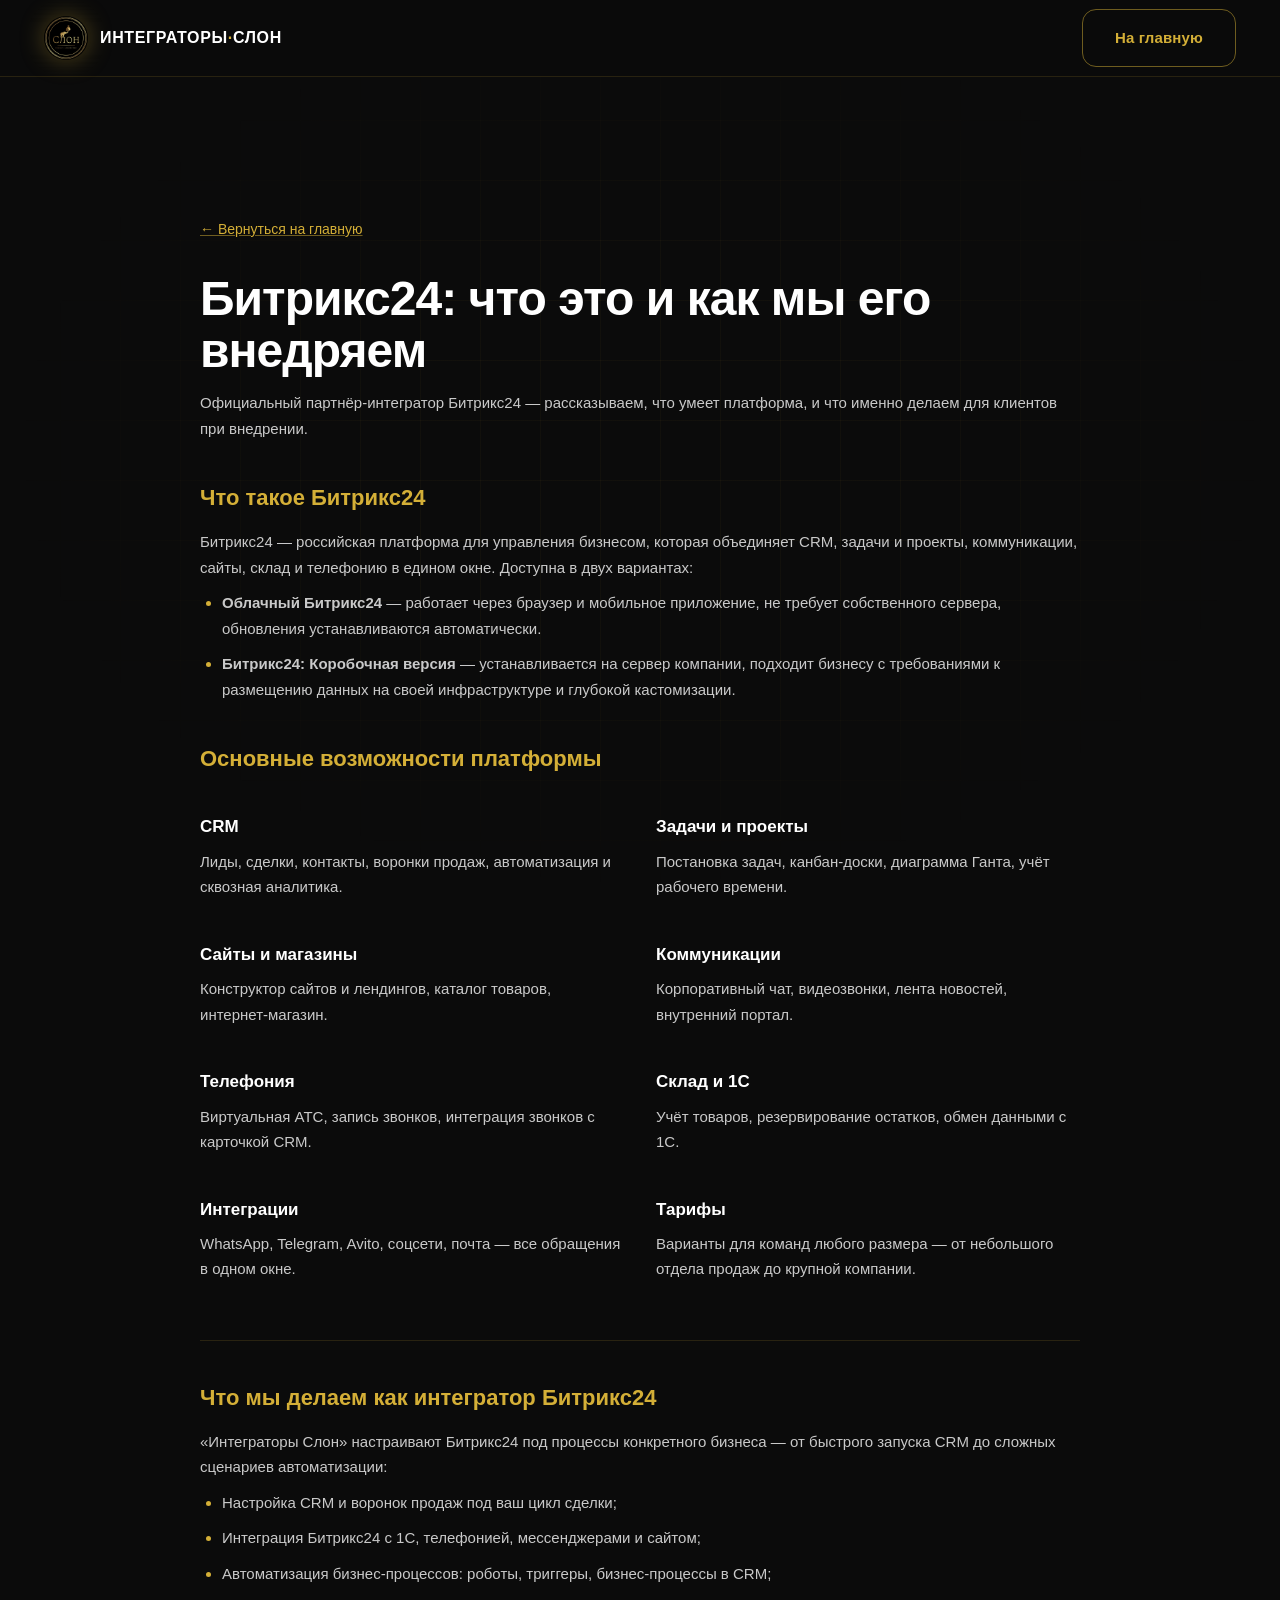
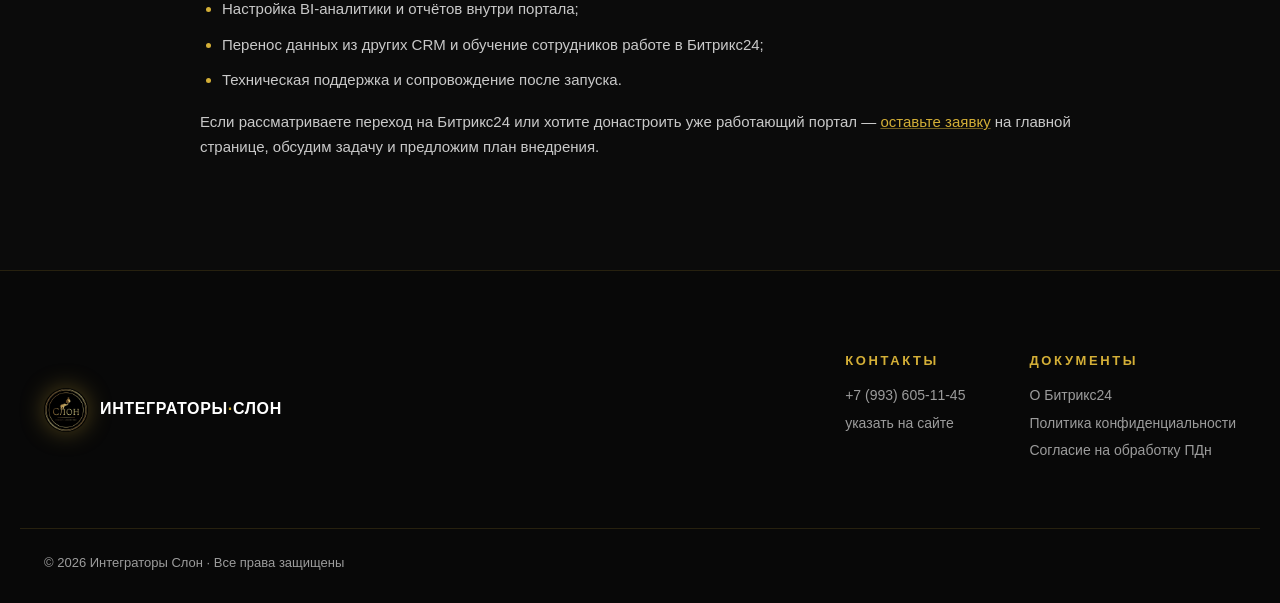
==== commit ff009127: "Add files via upload" ====
--- a/bitrix24.html
+++ b/bitrix24.html
@@ -1,2347 +1,173 @@
-<!doctype html>
-<html lang="ru">
-  <head>
-    <meta charset="UTF-8" />
-    <meta name="viewport" content="width=device-width, initial-scale=1.0" />
-    <meta name="robots" content="index,follow" />
-    <title>Битрикс24 — что это и как мы его внедряем — Интеграторы Слон</title>
-    <link rel="icon" href="data:image/svg+xml,%3Csvg xmlns='http://www.w3.org/2000/svg' viewBox='0 0 24 24'%3E%3Crect width='24' height='24' rx='6' fill='%23D4AF37'/%3E%3Ctext x='12' y='17' font-family='Inter,sans-serif' font-size='14' font-weight='800' text-anchor='middle' fill='%230B0B0B'%3EБ%3C/text%3E%3C/svg%3E" />
-    <link rel="preconnect" href="https://fonts.googleapis.com" />
-    <link rel="preconnect" href="https://fonts.gstatic.com" crossorigin />
-    <link href="https://fonts.googleapis.com/css2?family=Inter:wght@300;400;500;600;700;800&family=Space+Grotesk:wght@500;600;700&display=swap" rel="stylesheet" />
-    <style>
-:root {
-  --bg: #0B0B0B;
-  --bg-soft: #090909;
-  --bg-card: rgba(255, 255, 255, 0.03);
-  --gold: #D4AF37;
-  --gold-2: #f5cf4c;
-  --gold-soft: rgba(212, 175, 55, 0.5);
-  --gold-line: rgba(212, 175, 55, 0.15);
-  --text: #ffffff;
-  --text-dim: rgba(255, 255, 255, 0.6);
-  --radius-lg: 20px;
-  --radius-md: 14px;
-  --ease: cubic-bezier(.25,.8,.25,1);
-  --ease-out: cubic-bezier(0.16, 1, 0.3, 1);
-  --display: 'Space Grotesk', 'Inter', sans-serif;
-}
-
-#slb-app * {
- box-sizing: border-box; margin: 0; padding: 0; min-width: 0; }
-
-#slb-app {
- scroll-behavior: smooth; overflow-x: clip; }
-
-#slb-app {
-
-  font-family: 'Inter', sans-serif;
-  background: var(--bg);
-  color: var(--text);
-  font-size: 16px;
-  line-height: 1.55;
-  overflow-x: clip;
-  cursor: none;
-  width: 100%;
-  max-width: 100vw;
-}
-
-@media (hover: none) { #slb-app {
- cursor: auto; }
- }
-#slb-app a {
- color: inherit; text-decoration: none; }
-
-#slb-app img,
-#slb-app svg {
- display: block; max-width: 100%; }
-
-#slb-app .container {
- max-width: 1240px; margin: 0 auto; padding: 0 24px; }
-
-:focus-visible {
- outline: 2px solid var(--gold); outline-offset: 3px; border-radius: 4px; }
-
-::selection {
- background: var(--gold); color: #0b0b0b; }
-
-
-/* ===== Scrollbars — themed to match the site everywhere ===== */
-#slb-app * {
- scrollbar-width: thin; scrollbar-color: var(--gold-soft) var(--bg-soft); }
-
-#slb-app ::-webkit-scrollbar {
- width: 10px; height: 10px; }
-
-#slb-app ::-webkit-scrollbar-track {
- background: var(--bg-soft); }
-
-#slb-app ::-webkit-scrollbar-thumb {
- background: var(--gold-soft); border-radius: 10px; border: 2px solid var(--bg-soft); background-clip: padding-box; }
-
-#slb-app ::-webkit-scrollbar-thumb:hover {
- background: var(--gold); }
-
-#slb-app ::-webkit-scrollbar-corner {
- background: var(--bg-soft); }
-
-
-/* ===== Skip-link ===== */
-.skip-link {
-
-  position: absolute; top: -100px; left: 16px; z-index: 9999;
-  background: var(--gold); color: #0b0b0b; padding: 10px 16px;
-  border-radius: 8px; font-weight: 700;
-  transition: top .25s;
-}
-
-.skip-link:focus {
- top: 12px; }
-
-
-/* ===== Preloader ===== */
-#slb-app .preloader {
-
-  position: fixed; inset: 0; z-index: 9000;
-  background: var(--bg);
-  display: flex; flex-direction: column; align-items: center; justify-content: center;
-  gap: 18px;
-  transition: opacity .6s var(--ease), visibility .6s;
-}
-
-#slb-app .preloader.hidden {
- opacity: 0; visibility: hidden; pointer-events: none; }
-
-#slb-app .preloader__logo {
-
-  width: 84px; height: 84px; border-radius: 50%;
-  background: #0b0b0b url('[data-uri]') center/cover no-repeat;
-  box-shadow: 0 0 50px rgba(212,175,55,.5);
-  animation: bounce 1.2s ease-in-out infinite;
-}
-
-#slb-app .preloader__mark {
- display: none; }
-
-#slb-app .preloader__bar {
-
-  width: 220px; height: 3px; background: rgba(255,255,255,.08); border-radius: 4px; overflow: hidden;
-}
-
-#slb-app .preloader__fill {
-
-  height: 100%; width: 0;
-  background: linear-gradient(90deg, var(--gold), var(--gold-2));
-  transition: width .15s linear;
-}
-
-#slb-app .preloader__txt {
- color: var(--text-dim); font-size: 13px; letter-spacing: .2em; }
-
-@keyframes bounce { 0%,100%{transform:translateY(0);} 50%{transform:translateY(-8px);} }
-
-/* ===== Scroll progress ===== */
-.scroll-progress {
-
-  position: fixed; top: 0; left: 0; height: 3px;
-  width: 0%; z-index: 100;
-  background: linear-gradient(90deg, var(--gold), var(--gold-2));
-  box-shadow: 0 0 10px var(--gold);
-  transition: width .1s linear;
-}
-
-
-/* ===== Custom cursor ===== */
-.cursor {
- position: fixed; top: 0; left: 0; pointer-events: none; z-index: 9999; mix-blend-mode: difference; }
-
-.cursor__dot {
-
-  position: absolute; width: 6px; height: 6px; border-radius: 50%; background: var(--gold);
-  transform: translate(-50%, -50%);
-  transition: transform .15s var(--ease);
-}
-
-.cursor__ring {
-
-  position: absolute; width: 36px; height: 36px; border-radius: 50%;
-  border: 1.5px solid var(--gold);
-  transform: translate(-50%, -50%);
-  transition: width .3s var(--ease), height .3s var(--ease), border-color .3s, background .3s;
-}
-
-.cursor.is-hover .cursor__ring {
- width: 60px; height: 60px; background: rgba(212,175,55,.12); }
-
-.cursor.is-down .cursor__dot {
- transform: translate(-50%, -50%) scale(2); }
-
-@media (hover: none) { .cursor {
- display: none; }
- }
-
-/* ===== Background ===== */
-#slb-app .bg-grid {
-
-  position: fixed; inset: 0; z-index: 0; pointer-events: none;
-  background-image:
-    linear-gradient(rgba(212,175,55,.04) 1px, transparent 1px),
-    linear-gradient(90deg, rgba(212,175,55,.04) 1px, transparent 1px);
-  background-size: 60px 60px;
-  -webkit-mask-image: radial-gradient(ellipse at center, black 30%, transparent 70%);
-  mask-image: radial-gradient(ellipse at center, black 30%, transparent 70%);
-}
-
-#slb-app .bg-mesh {
- position: fixed; inset: 0; z-index: 0; pointer-events: none; overflow: hidden; filter: blur(40px); will-change: auto; }
-
-#slb-app .bg-mesh span {
-
-  position: absolute; width: 460px; height: 460px; border-radius: 50%;
-  opacity: .22; will-change: transform;
-}
-
-#slb-app .bg-mesh span:nth-child(1) {
- background: radial-gradient(circle, var(--gold), transparent); top: -10%; left: -10%; animation: drift 60s ease-in-out infinite; }
-
-#slb-app .bg-mesh span:nth-child(2) {
- background: radial-gradient(circle, #7a5d12, transparent); bottom: -10%; right: -10%; animation: drift 75s ease-in-out infinite reverse; }
-
-#slb-app .bg-mesh span:nth-child(3) {
- display: none; }
-
-@keyframes drift {
-  0%,100% { transform: translate(0,0); }
-  50% { transform: translate(60px, 40px); }
-}
-#slb-app #particles {
-
-  position: fixed; inset: 0; width: 100%; height: 100%;
-  z-index: 0; pointer-events: none;
-}
-
-#slb-app header,
-#slb-app section,
-#slb-app footer {
- position: relative; z-index: 1; }
-
-#slb-app main {
- overflow-x: clip; display: block; }
-
-#slb-app section {
- overflow-x: clip; }
-
-
-/* ===== Header ===== */
-#slb-app .header {
-
-  position: sticky; top: 0; z-index: 50;
-  background: rgba(11, 11, 11, 0.7);
-  backdrop-filter: blur(14px);
-  -webkit-backdrop-filter: blur(14px);
-  border-bottom: 1px solid var(--gold-line);
-  transition: padding .3s;
-}
-
-#slb-app .header.is-scrolled {
- background: rgba(11,11,11,.92); }
-
-#slb-app .header__inner {
-
-  display: flex; align-items: center; justify-content: space-between;
-  height: 76px;
-}
-
-#slb-app .logo {
- display: flex; align-items: center; gap: 12px; font-weight: 800; letter-spacing: .04em; font-family: var(--display); min-width: 0; }
-
-#slb-app .logo__mark {
-
-  width: 44px; height: 44px; border-radius: 50%;
-  background: #0b0b0b url('[data-uri]') center/cover no-repeat;
-  box-shadow: 0 0 24px rgba(212,175,55,.35);
-  flex-shrink: 0;
-  display: block;
-}
-
-#slb-app .logo__text {
- font-size: 16px; white-space: nowrap; overflow: hidden; text-overflow: ellipsis; }
-
-#slb-app .logo__dot {
- color: var(--gold); }
-
-
-#slb-app .nav {
- display: flex; gap: 32px; }
-
-#slb-app .nav a {
-
-  font-size: 14px; color: var(--text-dim); position: relative;
-  transition: color .3s var(--ease);
-  padding: 4px 0;
-}
-
-#slb-app .nav a::after {
-
-  content:''; position:absolute; left:0; right:0; bottom:-6px;
-  height:1px; background: var(--gold); transform: scaleX(0); transform-origin: left;
-  transition: transform .35s var(--ease);
-}
-
-#slb-app .nav a:hover,
-#slb-app .nav a.is-active {
- color: var(--text); }
-
-#slb-app .nav a:hover::after,
-#slb-app .nav a.is-active::after {
- transform: scaleX(1); }
-
-
-#slb-app .burger {
- display:none; width:36px; height:36px; background:none; border:none; cursor:pointer; }
-
-#slb-app .burger span {
- display:block; height:2px; background: var(--gold); margin:5px 4px; transition: .3s; }
-
-#slb-app .burger.is-open span:nth-child(1) {
- transform: translateY(7px) rotate(45deg); }
-
-#slb-app .burger.is-open span:nth-child(2) {
- opacity: 0; }
-
-#slb-app .burger.is-open span:nth-child(3) {
- transform: translateY(-7px) rotate(-45deg); }
-
-
-/* ===== Buttons ===== */
-#slb-app .btn {
-
-  display: inline-flex; align-items: center; justify-content: center;
-  padding: 16px 32px; border-radius: var(--radius-md);
-  font-weight: 600; font-size: 15px; letter-spacing: .01em;
-  cursor: pointer; border: none; position: relative; overflow: hidden;
-  transition: transform .3s var(--ease), box-shadow .3s var(--ease);
-  font-family: inherit;
-}
-
-#slb-app .btn--primary {
-
-  background: linear-gradient(135deg, var(--gold), #c19b25);
-  color: #0b0b0b;
-  box-shadow: 0 8px 30px -8px rgba(212,175,55,.5);
-}
-
-#slb-app .btn--primary:hover {
-
-  box-shadow: 0 14px 40px -8px rgba(212,175,55,.7);
-}
-
-#slb-app .btn--ghost {
-
-  background: transparent; color: var(--gold);
-  border: .8px solid var(--gold-soft);
-}
-
-#slb-app .btn--ghost:hover {
-
-  background: rgba(212,175,55,.08);
-}
-
-#slb-app .btn:disabled {
- opacity: .5; cursor: not-allowed; }
-
-#slb-app .btn::after {
-
-  content:''; position:absolute; left:var(--rx,50%); top:var(--ry,50%);
-  width:0; height:0; border-radius:50%;
-  background: rgba(255,255,255,.35);
-  transform: translate(-50%,-50%);
-  transition: width .6s ease, height .6s ease, opacity .8s ease;
-  opacity: 0;
-}
-
-#slb-app .btn:active::after {
- width: 400px; height: 400px; opacity: 1; transition: 0s; }
-
-
-/* ===== Section common ===== */
-#slb-app section {
- padding: 120px 0; }
-
-#slb-app .section-head {
- text-align: center; margin-bottom: 64px; }
-
-#slb-app .section-head h2 {
-
-  font-family: var(--display);
-  font-size: clamp(34px, 5vw, 58px);
-  font-weight: 700; line-height: 1.05; letter-spacing: -.02em;
-}
-
-#slb-app .eyebrow {
-
-  display: inline-block; font-size: 12px; letter-spacing: .25em; text-transform: uppercase;
-  color: var(--gold); margin-bottom: 18px;
-  padding: 6px 14px; border: .8px solid var(--gold-line); border-radius: 999px;
-  background: rgba(212,175,55,.04);
-}
-
-#slb-app .grad {
-
-  background: linear-gradient(120deg, var(--gold), #fff3b0, var(--gold));
-  background-size: 200% auto;
-  -webkit-background-clip: text;
-  background-clip: text;
-  color: transparent;
-  animation: shine 5s linear infinite;
-}
-
-@keyframes shine { to { background-position: 200% center; } }
-
-/* ===== Hero ===== */
-#slb-app .hero {
-
-  padding: 140px 0 120px;
-  text-align: center;
-  min-height: 92vh;
-  display: flex; align-items: center;
-  overflow: hidden;
-  perspective: 1500px;
-}
-
-#slb-app .hero__inner {
- width: 100%; position: relative; z-index: 2; }
-
-#slb-app .hero__glow {
-
-  position: absolute; left: 50%; top: 40%;
-  width: 900px; height: 900px; transform: translate(-50%, -50%);
-  background: radial-gradient(closest-side, rgba(212,175,55,.25), transparent 70%);
-  filter: blur(40px);
-  z-index: 0;
-  animation: pulse 6s ease-in-out infinite;
-}
-
-@keyframes pulse { 0%,100%{ transform:translate(-50%,-50%) scale(1);} 50%{ transform:translate(-50%,-50%) scale(1.15);} }
-
-/* 3D Cube */
-#slb-app .cube-stage {
-
-  position: absolute; right: 10%; top: 22%;
-  width: 200px; height: 200px;
-  perspective: 1200px;
-  z-index: 1;
-}
-
-#slb-app .cube {
-
-  position: relative; width: 200px; height: 200px;
-  transform-style: preserve-3d;
-  animation: cubeRotate 18s linear infinite;
-}
-
-@keyframes cubeRotate {
-  0% { transform: rotateX(-15deg) rotateY(0); }
-  100% { transform: rotateX(-15deg) rotateY(360deg); }
-}
-#slb-app .cube__face {
-
-  position: absolute; width: 200px; height: 200px;
-  display: grid; place-items: center;
-  background: linear-gradient(135deg, rgba(212,175,55,.18), rgba(11,11,11,.85));
-  border: 1px solid var(--gold-soft);
-  font-family: var(--display); font-weight: 700; font-size: 60px;
-  color: var(--gold);
-  text-shadow: 0 0 30px rgba(212,175,55,.5);
-  backdrop-filter: blur(6px);
-  border-radius: 16px;
-}
-
-#slb-app .cube__face--front {
- transform: translateZ(100px); }
-
-#slb-app .cube__face--back {
- transform: rotateY(180deg) translateZ(100px); }
-
-#slb-app .cube__face--right {
- transform: rotateY(90deg)   translateZ(100px); font-size: 38px; }
-
-#slb-app .cube__face--left {
- transform: rotateY(-90deg)  translateZ(100px); font-size: 50px; }
-
-#slb-app .cube__face--top {
- transform: rotateX(90deg)   translateZ(100px); font-size: 42px; }
-
-#slb-app .cube__face--bottom {
- transform: rotateX(-90deg)  translateZ(100px); font-size: 38px; }
-
-
-#slb-app .hero__tag {
-
-  display: inline-flex; align-items: center; gap: 10px;
-  padding: 8px 18px; border-radius: 999px;
-  border: .8px solid var(--gold-line);
-  font-size: 13px; color: var(--gold);
-  margin-bottom: 32px; background: rgba(212,175,55,.05);
-}
-
-#slb-app .hero__tag-dot {
-
-  width: 8px; height: 8px; border-radius: 50%; background: var(--gold);
-  box-shadow: 0 0 10px var(--gold);
-  animation: blink 1.5s ease-in-out infinite;
-}
-
-@keyframes blink { 0%,100%{opacity:1;} 50%{opacity:.3;} }
-
-#slb-app .hero__title {
-
-  font-family: var(--display);
-  font-size: clamp(40px, 7vw, 80px); font-weight: 700;
-  line-height: 1.02; letter-spacing: -.03em; margin-bottom: 28px;
-}
-
-#slb-app .hero__title .word {
- display: inline-block; white-space: nowrap; }
-
-#slb-app .hero__title .char {
-
-  display: inline-block;
-  opacity: 0; transform: translateY(20px);
-  transition: opacity .6s var(--ease), transform .6s var(--ease);
-}
-
-#slb-app .hero__title.is-split .char {
- opacity: 1; transform: translateY(0); }
-
-#slb-app .hero__sub {
- font-size: 18px; color: var(--text-dim); margin-bottom: 44px; }
-
-#slb-app .hero__actions {
- display: flex; gap: 18px; justify-content: center; flex-wrap: wrap; margin-bottom: 56px; }
-
-
-#slb-app .hero__mini {
-
-  display: flex; gap: 36px; justify-content: center; flex-wrap: wrap;
-  color: var(--text-dim); font-size: 14px;
-}
-
-#slb-app .hero__mini strong {
- color: var(--gold); font-family: var(--display); font-size: 22px; display: block; }
-
-
-#slb-app .scroll-hint {
-
-  position: absolute; left: 50%; bottom: 30px; transform: translateX(-50%);
-  width: 24px; height: 40px; border-radius: 14px; border: 1px solid var(--gold-soft);
-  z-index: 2;
-}
-
-#slb-app .scroll-hint span {
-
-  position: absolute; left: 50%; top: 8px;
-  width: 4px; height: 8px; border-radius: 2px; background: var(--gold);
-  transform: translateX(-50%);
-  animation: scroll-bounce 1.8s ease-in-out infinite;
-}
-
-@keyframes scroll-bounce { 0%,100% { top: 8px; opacity:1;} 50% { top: 22px; opacity:.3;} }
-
-/* ===== Magnetic ===== */
-#slb-app .magnetic {
- transition: transform .3s var(--ease); }
-
-
-/* ===== Stats ===== */
-#slb-app .stats {
- padding: 80px 0 60px; }
-
-#slb-app .stats__grid {
-
-  display: grid; grid-template-columns: repeat(4, 1fr); gap: 20px;
-}
-
-#slb-app .stat-card {
-
-  background: var(--bg-card); border: .8px solid var(--gold-line);
-  border-radius: var(--radius-lg); padding: 32px 24px;
-  text-align: center; position: relative; overflow: hidden;
-  transition: transform .4s var(--ease), border-color .4s var(--ease);
-}
-
-#slb-app .stat-card::before {
-
-  content:''; position:absolute; inset:0;
-  background: radial-gradient(circle at 50% 0%, rgba(212,175,55,.2), transparent 60%);
-  opacity: 0; transition: opacity .4s;
-}
-
-#slb-app .stat-card:hover {
- transform: translateY(-6px); border-color: var(--gold-soft); }
-
-#slb-app .stat-card:hover::before {
- opacity: 1; }
-
-#slb-app .stat-card__num {
-
-  font-family: var(--display);
-  font-size: 56px; font-weight: 700; color: var(--gold); line-height: 1;
-  display: inline-block;
-}
-
-#slb-app .stat-card__plus {
- display: inline-block; color: var(--gold); font-size: 28px; font-weight: 700; margin-left: 4px; font-family: var(--display); }
-
-#slb-app .stat-card__label {
- margin-top: 12px; color: var(--text-dim); font-size: 14px; letter-spacing: .04em; }
-
-
-/* ===== About ===== */
-#slb-app .about {
- padding: 100px 0 80px; }
-
-#slb-app .about__grid {
-
-  display: grid; grid-template-columns: 1.5fr 1fr; gap: 56px; align-items: start;
-}
-
-#slb-app .about__text p {
- color: var(--text-dim); font-size: 16px; line-height: 1.75; margin-bottom: 14px; }
-
-#slb-app .about__lead {
-
-  color: var(--text) !important;
-  font-size: 19px !important;
-  font-weight: 500;
-  line-height: 1.6 !important;
-  margin-bottom: 20px !important;
-}
-
-#slb-app .about__facts {
-
-  list-style: none; display: grid; grid-template-columns: 1fr 1fr; gap: 14px;
-  padding: 28px; border: .8px solid var(--gold-line); border-radius: var(--radius-lg);
-  background: var(--bg-card);
-}
-
-#slb-app .about__facts li {
-
-  display: flex; flex-direction: column; gap: 4px;
-  padding: 14px;
-}
-
-#slb-app .about__facts b {
-
-  font-family: var(--display); font-size: 22px; font-weight: 700; color: var(--gold);
-  letter-spacing: -.01em;
-}
-
-#slb-app .about__facts span {
- color: var(--text-dim); font-size: 13px; }
-
-
-/* ===== Pricing ===== */
-#slb-app .pricing {
- background: var(--bg-soft); }
-
-#slb-app .pricing__grid {
-
-  display: grid; grid-template-columns: repeat(3, 1fr); gap: 22px;
-  align-items: stretch;
-}
-
-#slb-app .tariff {
-
-  position: relative;
-  background: var(--bg-card); border: .8px solid var(--gold-line);
-  border-radius: var(--radius-lg); padding: 36px 28px 28px;
-  display: flex; flex-direction: column;
-  transition: transform .4s var(--ease), border-color .4s var(--ease);
-}
-
-#slb-app .tariff:hover {
- transform: translateY(-4px); border-color: var(--gold-soft); }
-
-#slb-app .tariff--featured {
-
-  border-color: var(--gold-soft);
-  background: linear-gradient(180deg, rgba(212,175,55,.06), rgba(212,175,55,.01));
-  box-shadow: 0 0 50px rgba(212,175,55,.08);
-}
-
-#slb-app .tariff__badge {
-
-  position: absolute; top: -12px; left: 50%; transform: translateX(-50%);
-  background: var(--gold); color: #0b0b0b;
-  font-size: 11px; font-weight: 700; letter-spacing: .14em; text-transform: uppercase;
-  padding: 6px 14px; border-radius: 100px;
-}
-
-#slb-app .tariff__name {
-
-  font-family: var(--display); font-size: 22px; font-weight: 700;
-  margin-bottom: 6px;
-}
-
-#slb-app .tariff__desc {
- color: var(--text-dim); font-size: 14px; margin-bottom: 22px; }
-
-#slb-app .tariff__price {
-
-  font-family: var(--display); font-size: 38px; font-weight: 700; color: var(--gold);
-  line-height: 1; margin-bottom: 24px;
-}
-
-#slb-app .tariff__price--text {
- font-size: 28px; }
-
-#slb-app .tariff__from {
- font-size: 14px; color: var(--text-dim); font-weight: 500; margin-right: 4px; }
-
-#slb-app .tariff__cur {
- font-size: 22px; color: var(--text-dim); }
-
-#slb-app .tariff__list {
-
-  list-style: none; padding: 0; margin: 0 0 28px;
-  display: flex; flex-direction: column; gap: 10px;
-  flex: 1;
-}
-
-#slb-app .tariff__list li {
-
-  position: relative; padding-left: 24px;
-  color: rgba(255,255,255,.78); font-size: 14px; line-height: 1.5;
-}
-
-#slb-app .tariff__list li::before {
-
-  content: '✓'; position: absolute; left: 0; top: 0;
-  color: var(--gold); font-weight: 700;
-}
-
-#slb-app .tariff .btn {
- width: 100%; justify-content: center; text-align: center; }
-
-#slb-app .pricing__note {
-
-  text-align: center; color: var(--text-dim); font-size: 13px;
-  margin-top: 32px;
-  max-width: 640px; margin-left: auto; margin-right: auto;
-}
-
-
-/* ===== Contacts block (in CTA) ===== */
-#slb-app .contacts {
-
-  list-style: none; padding: 0; margin: 32px 0 0;
-  display: grid; grid-template-columns: repeat(2, 1fr); gap: 14px;
-  text-align: left;
-}
-
-#slb-app .contacts li {
-
-  padding: 16px 18px;
-  background: var(--bg-card); border: .8px solid var(--gold-line);
-  border-radius: var(--radius-md);
-  display: flex; flex-direction: column; gap: 4px;
-}
-
-#slb-app .contacts__lbl {
-
-  font-size: 11px; letter-spacing: .18em; text-transform: uppercase;
-  color: var(--gold); font-weight: 600;
-}
-
-#slb-app .contacts__val {
-
-  font-size: 15px; color: var(--text); font-weight: 500;
-  transition: color .25s;
-}
-
-#slb-app a.contacts__val:hover {
- color: var(--gold); }
-
-
-/* ===== Services ===== */
-#slb-app .services {
- background: var(--bg-soft); }
-
-#slb-app .services__grid {
-
-  display: grid; grid-template-columns: repeat(4, 1fr); gap: 22px;
-}
-
-#slb-app .srv {
-
-  background: var(--bg-card); border: .8px solid var(--gold-line);
-  border-radius: var(--radius-lg); padding: 32px 26px;
-  position: relative; overflow: hidden;
-  transition: transform .5s var(--ease), border-color .4s var(--ease), background .4s var(--ease);
-  transform-style: preserve-3d;
-  cursor: none;
-}
-
-#slb-app .srv::before {
-
-  content:''; position:absolute;
-  width: 250px; height: 250px; border-radius: 50%;
-  left: var(--mx, -100px); top: var(--my, -100px);
-  background: radial-gradient(circle, rgba(212,175,55,.25), transparent 60%);
-  opacity: 0; transition: opacity .4s;
-  pointer-events: none;
-}
-
-#slb-app .srv:hover {
- border-color: var(--gold-soft); background: rgba(212,175,55,.04); }
-
-#slb-app .srv:hover::before {
- opacity: 1; }
-
-#slb-app .srv__icon {
-
-  width: 52px; height: 52px; border-radius: 14px;
-  background: rgba(212,175,55,.08); border: .8px solid var(--gold-line);
-  display: grid; place-items: center; color: var(--gold);
-  margin-bottom: 22px;
-  transition: transform .4s var(--ease);
-}
-
-#slb-app .srv:hover .srv__icon {
- transform: rotate(-8deg) scale(1.08); }
-
-#slb-app .srv__icon svg {
- width: 24px; height: 24px; }
-
-#slb-app .srv h3 {
- font-family: var(--display); font-size: 18px; font-weight: 700; margin-bottom: 8px; }
-
-#slb-app .srv p {
- color: var(--text-dim); font-size: 14px; }
-
-#slb-app .srv__arrow {
-
-  position: absolute; right: 24px; bottom: 22px;
-  color: var(--gold); font-size: 20px;
-  opacity: 0; transform: translateX(-8px);
-  transition: opacity .3s, transform .3s;
-}
-
-#slb-app .srv:hover .srv__arrow {
- opacity: 1; transform: translateX(0); }
-
-
-/* ===== Process ===== */
-#slb-app .process {
- padding: 140px 0; }
-
-#slb-app .process__wrap {
- position: relative; }
-
-#slb-app .process__svg {
- position: absolute; left: 0; right: 0; top: 50%; height: 100px; transform: translateY(-50%); width: 100%; z-index: 0; }
-
-#slb-app .process__grid {
-
-  display: grid; grid-template-columns: repeat(4, 1fr); gap: 22px;
-  position: relative; z-index: 2;
-}
-
-#slb-app .step {
-
-  background: var(--bg);
-  border: .8px solid var(--gold-line);
-  border-radius: var(--radius-lg); padding: 32px;
-  position: relative;
-  transition: transform .4s var(--ease);
-}
-
-#slb-app .step:hover {
- transform: translateY(-6px); }
-
-#slb-app .step__num {
-
-  font-family: var(--display);
-  font-size: 14px; font-weight: 700; letter-spacing: .12em;
-  color: var(--gold); margin-bottom: 18px;
-}
-
-#slb-app .step h3 {
- font-family: var(--display); font-size: 20px; font-weight: 700; margin-bottom: 8px; }
-
-#slb-app .step p {
- color: var(--text-dim); font-size: 14px; }
-
-#slb-app .step::before {
-
-  content:''; position: absolute; top:-1px; left:-1px;
-  width:60px; height:60px; border-radius: 20px 0 60px 0;
-  background: linear-gradient(135deg, rgba(212,175,55,.25), transparent);
-  z-index: -1;
-}
-
-
-/* ===== Pricing ===== */
-#slb-app .pricing {
- background: var(--bg-soft); }
-
-#slb-app .pricing__toggle {
-
-  display: inline-flex; position: relative; margin: 0 auto 56px; left: 50%; transform: translateX(-50%);
-  background: var(--bg-card); border: .8px solid var(--gold-line);
-  border-radius: 999px; padding: 6px;
-}
-
-#slb-app .pricing__opt {
-
-  position: relative; z-index: 2;
-  background: transparent; border: none; cursor: pointer;
-  color: var(--text-dim); padding: 10px 24px; border-radius: 999px;
-  font-family: inherit; font-size: 14px; font-weight: 600;
-  transition: color .3s;
-}
-
-#slb-app .pricing__opt.is-active {
- color: #0b0b0b; }
-
-#slb-app .pricing__slider {
-
-  position: absolute; top: 6px; left: 6px;
-  height: calc(100% - 12px); width: calc(50% - 6px);
-  background: linear-gradient(135deg, var(--gold), #c19b25);
-  border-radius: 999px;
-  transition: transform .35s var(--ease);
-  z-index: 1;
-}
-
-#slb-app .pricing__toggle.year .pricing__slider {
- transform: translateX(100%); }
-
-#slb-app .pricing__grid {
-
-  display: grid; grid-template-columns: repeat(3, 1fr); gap: 22px;
-  align-items: stretch;
-}
-
-#slb-app .plan {
-
-  background: var(--bg-card); border: .8px solid var(--gold-line);
-  border-radius: var(--radius-lg); padding: 36px 30px;
-  position: relative; overflow: hidden;
-  display: flex; flex-direction: column;
-  transition: transform .4s var(--ease), border-color .4s;
-}
-
-#slb-app .plan:hover {
- transform: translateY(-6px); border-color: var(--gold-soft); }
-
-#slb-app .plan--featured {
-
-  border-color: var(--gold-soft);
-  background: linear-gradient(180deg, rgba(212,175,55,.07), var(--bg-card));
-  box-shadow: 0 30px 80px -40px rgba(212,175,55,.4);
-}
-
-#slb-app .plan__badge {
-
-  position: absolute; top: 18px; right: 18px;
-  background: var(--gold); color: #0b0b0b;
-  font-size: 11px; font-weight: 700; letter-spacing: .1em; text-transform: uppercase;
-  padding: 4px 10px; border-radius: 6px;
-}
-
-#slb-app .plan__head h3 {
- font-family: var(--display); font-size: 24px; font-weight: 700; }
-
-#slb-app .plan__note {
- color: var(--text-dim); font-size: 13px; margin-top: 4px; display: block; }
-
-#slb-app .plan__price {
- display: flex; align-items: baseline; gap: 8px; margin: 28px 0 24px; }
-
-#slb-app .plan__num {
- font-family: var(--display); font-size: 44px; font-weight: 700; color: var(--gold); transition: opacity .3s; }
-
-#slb-app .plan__cur {
- color: var(--text-dim); font-size: 14px; }
-
-#slb-app .plan__list {
- list-style: none; margin: 0 0 32px; padding: 0; flex: 1; }
-
-#slb-app .plan__list li {
-
-  padding: 10px 0 10px 26px; color: var(--text-dim); font-size: 14px;
-  border-bottom: 1px solid rgba(255,255,255,.04);
-  position: relative;
-}
-
-#slb-app .plan__list li::before {
-
-  content:'✓'; position: absolute; left: 0; color: var(--gold); font-weight: 700;
-}
-
-
-/* ===== Calculator ===== */
-#slb-app .calc {
- padding: 120px 0; }
-
-#slb-app .calc__box {
-
-  background: var(--bg-card); border: .8px solid var(--gold-line);
-  border-radius: var(--radius-lg);
-  display: grid; grid-template-columns: 1.4fr 1fr; gap: 0;
-  overflow: hidden;
-}
-
-#slb-app .calc__list {
- padding: 32px; display: grid; grid-template-columns: 1fr 1fr; gap: 14px; }
-
-#slb-app .calc__opt {
-
-  display: flex; align-items: center; gap: 14px;
-  background: rgba(255,255,255,.02); border: .8px solid var(--gold-line);
-  border-radius: var(--radius-md); padding: 16px;
-  cursor: pointer; transition: border-color .25s, background .25s;
-  user-select: none;
-}
-
-#slb-app .calc__opt:hover {
- border-color: var(--gold-soft); }
-
-#slb-app .calc__opt input {
-
-  appearance: none; -webkit-appearance: none;
-  width: 22px; height: 22px; border-radius: 6px;
-  border: 1.5px solid var(--gold-soft); background: transparent;
-  cursor: pointer; position: relative; flex-shrink: 0;
-  transition: background .2s, border-color .2s;
-}
-
-#slb-app .calc__opt input:checked {
- background: var(--gold); border-color: var(--gold); }
-
-#slb-app .calc__opt input:checked::after {
-
-  content:''; position: absolute; left: 6px; top: 2px;
-  width: 6px; height: 12px;
-  border: solid #0b0b0b; border-width: 0 2.5px 2.5px 0;
-  transform: rotate(45deg);
-}
-
-#slb-app .calc__opt span:nth-of-type(1) {
- flex: 1; font-size: 14px; }
-
-#slb-app .calc__cost {
- color: var(--gold); font-weight: 600; font-size: 13px; }
-
-#slb-app .calc__opt:has(input:checked) {
- background: rgba(212,175,55,.06); border-color: var(--gold-soft); }
-
-
-#slb-app .calc__result {
-
-  background: linear-gradient(180deg, rgba(212,175,55,.1), rgba(212,175,55,.02));
-  padding: 36px; display: flex; flex-direction: column; justify-content: center;
-  border-left: .8px solid var(--gold-line);
-  text-align: center;
-}
-
-#slb-app .calc__resLabel {
- color: var(--text-dim); font-size: 13px; letter-spacing: .15em; text-transform: uppercase; }
-
-#slb-app .calc__resNum {
- font-family: var(--display); font-size: 48px; font-weight: 700; color: var(--gold); margin: 12px 0; line-height: 1; transition: opacity .25s; }
-
-#slb-app .calc__resNum span:last-child {
- font-size: 24px; margin-left: 6px; }
-
-#slb-app .calc__resSub {
- color: var(--text-dim); font-size: 14px; margin-bottom: 24px; }
-
-
-/* ===== Cases ===== */
-#slb-app .cases {
- padding: 120px 0; }
-
-#slb-app .cases__filter {
-
-  display: flex; gap: 10px; justify-content: center;
-  margin-bottom: 40px; flex-wrap: wrap;
-}
-
-#slb-app .case-filter {
-
-  background: transparent; border: .8px solid var(--gold-line);
-  border-radius: 999px; padding: 10px 20px;
-  color: var(--text-dim); cursor: pointer; font-family: inherit; font-size: 13px;
-  transition: all .25s var(--ease);
-}
-
-#slb-app .case-filter:hover {
- color: var(--text); border-color: var(--gold-soft); }
-
-#slb-app .case-filter.is-active {
- background: var(--gold); color: #0b0b0b; border-color: var(--gold); }
-
-
-#slb-app .cases__grid {
- display: grid; grid-template-columns: repeat(3, 1fr); gap: 22px; }
-
-#slb-app .case-card {
-
-  background: var(--bg-card); border: .8px solid var(--gold-line);
-  border-radius: var(--radius-lg); padding: 28px;
-  position: relative; overflow: hidden;
-  transition: transform .4s var(--ease), border-color .4s, opacity .35s, scale .35s;
-}
-
-#slb-app .case-card.is-hidden {
- display: none; }
-
-#slb-app .case-card:hover {
- transform: translateY(-6px); border-color: var(--gold-soft); }
-
-#slb-app .case-card__tag {
-
-  display: inline-block; padding: 4px 12px; background: rgba(212,175,55,.1);
-  color: var(--gold); border-radius: 6px; font-size: 12px; letter-spacing: .05em;
-  margin-bottom: 16px;
-}
-
-#slb-app .case-card h3 {
- font-family: var(--display); font-size: 18px; font-weight: 700; margin-bottom: 8px; }
-
-#slb-app .case-card p {
- color: var(--text-dim); font-size: 14px; margin-bottom: 22px; }
-
-#slb-app .case-card__metric {
-
-  display: flex; align-items: baseline; gap: 8px;
-  padding-top: 18px; border-top: 1px solid var(--gold-line);
-}
-
-#slb-app .case-card__metric b {
-
-  font-family: var(--display); font-size: 30px; color: var(--gold); font-weight: 700;
-}
-
-#slb-app .case-card__metric span {
- color: var(--text-dim); font-size: 13px; }
-
-
-/* ===== Advantages ===== */
-#slb-app .adv__grid {
- display: grid; grid-template-columns: repeat(4, 1fr); gap: 22px; }
-
-#slb-app .adv {
-
-  display: flex; gap: 16px; align-items: flex-start;
-  padding: 28px; background: var(--bg-card);
-  border: .8px solid var(--gold-line); border-radius: var(--radius-lg);
-  transition: transform .4s var(--ease), border-color .4s var(--ease);
-}
-
-#slb-app .adv:hover {
- transform: translateY(-4px); border-color: var(--gold-soft); }
-
-#slb-app .adv__check {
-
-  flex-shrink: 0; width: 32px; height: 32px; border-radius: 50%;
-  background: rgba(212,175,55,.12); border: .8px solid var(--gold-soft);
-  color: var(--gold); display: grid; place-items: center; font-weight: 700;
-}
-
-#slb-app .adv h3 {
- font-family: var(--display); font-size: 16px; font-weight: 700; margin-bottom: 4px; }
-
-#slb-app .adv p {
- color: var(--text-dim); font-size: 13px; }
-
-
-/* ===== Reviews slider ===== */
-#slb-app .reviews {
- background: var(--bg-soft); padding: 120px 0; }
-
-#slb-app .reviews__slider {
-
-  position: relative; overflow: hidden;
-  border-radius: var(--radius-lg);
-  background: var(--bg-card);
-  border: .8px solid var(--gold-line);
-  contain: paint;
-  isolation: isolate;
-  touch-action: pan-y;
-}
-
-#slb-app .reviews__track {
-
-  display: flex; transition: transform .5s var(--ease);
-  will-change: transform;
-  width: 100%;
-}
-
-#slb-app .review {
-
-  flex: 0 0 100%; min-width: 100%; max-width: 100%;
-  padding: 48px;
-  background: transparent;
-  border: 0;
-  text-align: center;
-}
-
-#slb-app .review__stars {
- color: var(--gold); font-size: 20px; letter-spacing: .15em; margin-bottom: 22px; }
-
-#slb-app .review blockquote {
- font-family: var(--display); font-size: 22px; font-weight: 500; line-height: 1.5; max-width: 720px; margin: 0 auto 24px; }
-
-#slb-app .review figcaption {
- color: var(--text-dim); font-size: 14px; }
-
-#slb-app .review figcaption strong {
- color: var(--text); display: block; margin-bottom: 4px; }
-
-#slb-app .reviews__nav {
- display: flex; align-items: center; justify-content: center; gap: 24px; margin-bottom: 32px; }
-
-#slb-app .rev-btn {
-
-  width: 44px; height: 44px; border-radius: 50%;
-  background: transparent; border: 1px solid var(--gold-soft);
-  color: var(--gold); cursor: pointer; font-size: 18px;
-  transition: background .25s, transform .25s;
-}
-
-#slb-app .rev-btn:hover {
- background: rgba(212,175,55,.08); transform: scale(1.08); }
-
-#slb-app .rev-dots {
- display: flex; gap: 8px; }
-
-#slb-app .rev-dot {
-
-  width: 8px; height: 8px; border-radius: 50%;
-  background: var(--gold-line); cursor: pointer;
-  transition: width .3s, background .3s;
-}
-
-#slb-app .rev-dot.is-active {
- width: 24px; border-radius: 4px; background: var(--gold); }
-
-
-/* ===== Marquee ===== */
-#slb-app .marquee {
-
-  padding: 40px 0; background: var(--bg);
-  border-top: .8px solid var(--gold-line);
-  border-bottom: .8px solid var(--gold-line);
-  overflow: hidden;
-}
-
-#slb-app .marquee__track {
-
-  display: flex; gap: 48px; white-space: nowrap;
-  animation: marquee 30s linear infinite;
-  font-family: var(--display);
-  font-size: 24px; font-weight: 700; color: var(--gold);
-  letter-spacing: .04em;
-  width: max-content;
-}
-
-#slb-app .marquee__track > span {
- flex: 0 0 auto; min-width: max-content; }
-
-#slb-app .marquee__track span:nth-child(even) {
- color: var(--text-dim); }
-
-@keyframes marquee { to { transform: translateX(-50%); } }
-
-/* ===== CTA ===== */
-#slb-app .cta {
- padding: 140px 0; text-align: center; position: relative; overflow: hidden; }
-
-#slb-app .cta__glow {
-
-  position: absolute; left: 50%; top: 50%;
-  width: 700px; height: 700px; transform: translate(-50%, -50%);
-  background: radial-gradient(closest-side, rgba(212,175,55,.18), transparent 70%);
-  filter: blur(30px); z-index: 0;
-}
-
-#slb-app .cta__inner {
- position: relative; z-index: 1; max-width: 640px; }
-
-#slb-app .cta__inner h2 {
- font-family: var(--display); font-size: clamp(34px, 5vw, 58px); font-weight: 700; margin: 8px 0 14px; }
-
-#slb-app .cta__sub {
- color: var(--text-dim); margin-bottom: 36px; font-size: 17px; }
-
-#slb-app .cta__form {
-
-  background: var(--bg-card); border: .8px solid var(--gold-line);
-  padding: 14px; border-radius: var(--radius-lg);
-  text-align: left;
-  margin-top: 16px;
-}
-
-#slb-app .cta__fields {
-
-  display: grid; grid-template-columns: 1fr 1fr auto; gap: 12px;
-  align-items: start;
-}
-
-#slb-app .field {
- position: relative; }
-
-#slb-app .cta__form input[type="text"],
-#slb-app .cta__form input[type="tel"] {
-
-  background: transparent; border: none; outline: none;
-  color: var(--text); font-family: inherit; font-size: 15px;
-  padding: 16px 18px; width: 100%;
-  border-radius: var(--radius-md);
-  transition: background .25s;
-}
-
-#slb-app .cta__form input::placeholder {
- color: var(--text-dim); }
-
-#slb-app .cta__form input:focus {
- background: rgba(212,175,55,.06); }
-
-#slb-app .field.error input {
- background: rgba(255, 80, 80, .08); }
-
-#slb-app .field__err {
-
-  display: block; font-size: 12px; color: #ff7a7a;
-  padding: 4px 18px 0; min-height: 18px;
-}
-
-#slb-app .honeypot {
-
-  position: absolute !important; left: -9999px !important; opacity: 0 !important;
-  pointer-events: none; height: 0; width: 0;
-}
-
-#slb-app .agree {
-
-  display: flex; align-items: flex-start; gap: 10px;
-  padding: 12px 6px 4px;
-  font-size: 13px; color: var(--text-dim);
-  cursor: pointer; user-select: none;
-}
-
-#slb-app .agree input[type="checkbox"] {
-
-  position: absolute; opacity: 0; pointer-events: none;
-}
-
-#slb-app .agree__box {
-
-  flex-shrink: 0; width: 18px; height: 18px; border-radius: 5px;
-  border: 1.5px solid var(--gold-soft); background: transparent;
-  position: relative; transition: background .2s, border-color .2s;
-  margin-top: 1px;
-}
-
-#slb-app .agree input:checked + .agree__box {
- background: var(--gold); border-color: var(--gold); }
-
-#slb-app .agree input:checked + .agree__box::after {
-
-  content:''; position: absolute; left: 5px; top: 1px;
-  width: 5px; height: 10px;
-  border: solid #0b0b0b; border-width: 0 2px 2px 0;
-  transform: rotate(45deg);
-}
-
-#slb-app .agree input:focus-visible + .agree__box {
-
-  outline: 2px solid var(--gold); outline-offset: 2px;
-}
-
-#slb-app .agree__text {
- line-height: 1.45; }
-
-#slb-app .agree__text a {
- color: var(--gold); text-decoration: underline; text-decoration-color: var(--gold-soft); }
-
-#slb-app .agree.error .agree__box {
- border-color: #ff7a7a; }
-
-#slb-app #errAgree {
- display: block; padding: 0 6px; font-size: 12px; color: #ff7a7a; min-height: 16px; }
-
-
-/* ===== FAQ ===== */
-#slb-app .faq {
- background: var(--bg-soft); }
-
-#slb-app .faq__wrap {
- max-width: 880px; }
-
-#slb-app .faq__list {
- display: flex; flex-direction: column; gap: 12px; }
-
-#slb-app .faq__item {
-
-  background: var(--bg-card); border: .8px solid var(--gold-line);
-  border-radius: var(--radius-lg); padding: 22px 26px;
-  transition: border-color .3s var(--ease), background .3s var(--ease);
-}
-
-#slb-app .faq__item[open] {
- border-color: var(--gold-soft); background: rgba(212,175,55,.04); }
-
-#slb-app .faq__item summary {
-
-  cursor: pointer; font-size: 17px; font-weight: 600;
-  display: flex; align-items: center; justify-content: space-between;
-  list-style: none;
-  font-family: var(--display);
-}
-
-#slb-app .faq__item summary::-webkit-details-marker {
- display: none; }
-
-#slb-app .faq__item p {
- margin-top: 14px; color: var(--text-dim); font-size: 15px; }
-
-#slb-app .faq__plus {
- width: 22px; height: 22px; position: relative; flex-shrink: 0; }
-
-#slb-app .faq__plus::before,
-#slb-app .faq__plus::after {
-
-  content:''; position:absolute; left:50%; top:50%;
-  background: var(--gold); transition: transform .3s var(--ease);
-}
-
-#slb-app .faq__plus::before {
- width: 12px; height: 2px; transform: translate(-50%, -50%); }
-
-#slb-app .faq__plus::after {
- width: 2px; height: 12px; transform: translate(-50%, -50%); }
-
-#slb-app .faq__item[open] .faq__plus::after {
- transform: translate(-50%, -50%) rotate(90deg); opacity: 0; }
-
-
-/* ===== Footer ===== */
-#slb-app .footer {
-
-  background: #080808; padding: 80px 0 30px;
-  border-top: .8px solid var(--gold-line);
-}
-
-#slb-app .footer__inner {
- display: flex; justify-content: space-between; gap: 60px; flex-wrap: wrap; }
-
-#slb-app .footer__brand {
- display: flex; align-items: center; gap: 12px; font-weight: 800; letter-spacing: .04em; font-family: var(--display); }
-
-#slb-app .footer__cols {
- display: flex; gap: 64px; }
-
-#slb-app .footer__cols h4 {
- color: var(--gold); font-size: 13px; letter-spacing: .2em; text-transform: uppercase; margin-bottom: 14px; }
-
-#slb-app .footer__cols p,
-#slb-app .footer__cols a {
- color: var(--text-dim); display: block; margin-bottom: 6px; font-size: 14px; transition: color .25s; }
-
-#slb-app .footer__cols a:hover {
- color: var(--gold); }
-
-#slb-app .footer__bottom {
-
-  margin-top: 60px; padding-top: 24px;
-  border-top: .8px solid var(--gold-line);
-  color: var(--text-dim); font-size: 13px;
-}
-
-
-/* ===== Back to top ===== */
-.back-top {
-
-  position: fixed; right: 24px; bottom: 100px; z-index: 60;
-  width: 48px; height: 48px; border-radius: 50%;
-  background: var(--gold); color: #0b0b0b;
-  border: none; cursor: pointer; font-size: 20px; font-weight: 700;
-  opacity: 0; transform: translateY(20px) scale(.8); pointer-events: none;
-  transition: opacity .35s, transform .35s;
-  box-shadow: 0 8px 24px -6px rgba(212,175,55,.5);
-}
-
-.back-top.show {
- opacity: 1; transform: translateY(0) scale(1); pointer-events: auto; }
-
-.back-top:hover {
- transform: translateY(-4px) scale(1.06); }
-
-
-/* ===== Chat FAB ===== */
-.chat-fab {
-
-  position: fixed; right: 24px; bottom: 28px; z-index: 60;
-  width: 56px; height: 56px; border-radius: 50%;
-  background: linear-gradient(135deg, var(--gold), #c19b25);
-  color: #0b0b0b; border: none; cursor: pointer;
-  display: grid; place-items: center;
-  box-shadow: 0 14px 36px -10px rgba(212,175,55,.6);
-  transition: transform .3s;
-}
-
-.chat-fab svg {
- width: 26px; height: 26px; }
-
-.chat-fab:hover {
- transform: scale(1.08); }
-
-.chat-fab__pulse {
-
-  position: absolute; inset: 0; border-radius: 50%;
-  border: 2px solid var(--gold);
-  animation: chatPulse 2s ease-out infinite;
-}
-
-@keyframes chatPulse {
-  0% { transform: scale(1); opacity: 1; }
-  100% { transform: scale(1.8); opacity: 0; }
-}
-
-/* ===== Chat ===== */
-.chat {
-
-  position: fixed; right: 24px; bottom: 96px; z-index: 70;
-  width: 320px; max-width: calc(100vw - 48px); height: 420px;
-  background: var(--bg-soft); border: .8px solid var(--gold-soft);
-  border-radius: var(--radius-lg);
-  display: flex; flex-direction: column;
-  box-shadow: 0 30px 60px -20px rgba(0,0,0,.6);
-  opacity: 0; transform: translateY(20px) scale(.95); pointer-events: none;
-  transition: opacity .3s, transform .3s;
-}
-
-.chat.is-open {
- opacity: 1; transform: translateY(0) scale(1); pointer-events: auto; }
-
-.chat__head {
-
-  display: flex; align-items: center; justify-content: space-between;
-  padding: 16px 20px; border-bottom: 1px solid var(--gold-line);
-}
-
-.chat__title {
- font-weight: 600; font-family: var(--display); }
-
-.chat__close {
-
-  background: none; border: none; color: var(--text-dim); cursor: pointer;
-  font-size: 24px; line-height: 1;
-}
-
-.chat__body {
-
-  flex: 1; padding: 16px; overflow-y: auto; display: flex; flex-direction: column; gap: 10px;
-  scrollbar-width: thin; scrollbar-color: var(--gold-soft) transparent;
-}
-
-.chat__body::-webkit-scrollbar {
- width: 6px; }
-
-.chat__body::-webkit-scrollbar-track {
- background: transparent; }
-
-.chat__body::-webkit-scrollbar-thumb {
- background: var(--gold-soft); border: none; border-radius: 3px; }
-
-.chat__body::-webkit-scrollbar-thumb:hover {
- background: var(--gold); }
-
-.msg {
-
-  padding: 10px 14px; border-radius: 14px; max-width: 80%; font-size: 14px;
-  animation: msgIn .3s var(--ease);
-}
-
-@keyframes msgIn { from { opacity:0; transform: translateY(8px);} to{opacity:1; transform: translateY(0);} }
-.msg--bot {
- background: rgba(255,255,255,.05); align-self: flex-start; border-bottom-left-radius: 4px; }
-
-.msg--me {
- background: var(--gold); color: #0b0b0b; align-self: flex-end; border-bottom-right-radius: 4px; }
-
-/* Quick-reply buttons area under chat body */
-#slb-app .chat__actions {
-
-  display: flex; flex-wrap: wrap; gap: 8px;
-  padding: 12px; border-top: 1px solid var(--gold-line);
-  max-height: 220px; overflow-y: auto;
-  scrollbar-width: thin; scrollbar-color: var(--gold-soft) transparent;
-}
-
-#slb-app .chat__actions:empty {
- display: none; }
-
-#slb-app .chat-btn {
-
-  background: rgba(212,175,55,.08); color: var(--text);
-  border: 1px solid var(--gold-line); border-radius: 999px;
-  padding: 8px 14px; font-size: 13px; font-family: inherit;
-  cursor: pointer; transition: background .2s, border-color .2s, color .2s;
-  text-align: left; line-height: 1.3;
-}
-
-#slb-app .chat-btn:hover {
- background: rgba(212,175,55,.18); border-color: var(--gold-soft); }
-
-#slb-app .chat-btn--primary {
-
-  background: var(--gold); color: #0b0b0b; border-color: var(--gold);
-  font-weight: 600;
-}
-
-#slb-app .chat-btn--primary:hover {
- background: var(--gold-2); border-color: var(--gold-2); }
-
-#slb-app .chat-btn--ghost {
-
-  background: transparent; color: var(--text-dim); border-color: var(--gold-line);
-}
-
-#slb-app .chat-btn--ghost:hover {
- color: var(--text); }
-
-#slb-app .chat__actions::-webkit-scrollbar {
- width: 6px; }
-
-#slb-app .chat__actions::-webkit-scrollbar-track {
- background: transparent; }
-
-#slb-app .chat__actions::-webkit-scrollbar-thumb {
- background: var(--gold-soft); border: none; border-radius: 3px; }
-
-#slb-app .chat__actions::-webkit-scrollbar-thumb:hover {
- background: var(--gold); }
-
-
-/* ===== Toasts ===== */
-.toasts {
-
-  position: fixed; top: 24px; right: 24px; z-index: 9000;
-  display: flex; flex-direction: column; gap: 10px;
-  pointer-events: none;
-}
-
-.toast {
-
-  background: var(--bg-soft); border: 1px solid var(--gold-soft);
-  border-radius: var(--radius-md); padding: 14px 18px;
-  color: var(--text); font-size: 14px;
-  box-shadow: 0 20px 50px -20px rgba(0,0,0,.7);
-  pointer-events: auto;
-  animation: toastIn .4s var(--ease) both;
-  max-width: 320px;
-  display: flex; align-items: center; gap: 10px;
-}
-
-.toast--ok::before {
- content:'✓'; color: var(--gold); font-weight: 800; }
-
-.toast--err {
- border-color: #ff7a7a; }
-
-.toast--err::before {
- content:'!'; color: #ff7a7a; font-weight: 800; }
-
-@keyframes toastIn { from {opacity:0; transform: translateX(50px);} to {opacity:1; transform: translateX(0);} }
-.toast.hide {
- animation: toastOut .4s var(--ease) forwards; }
-
-@keyframes toastOut { to {opacity:0; transform: translateX(50px);} }
-
-/* ===== Modal ===== */
-.modal {
-
-  position: fixed; inset: 0; z-index: 8000;
-  visibility: hidden; opacity: 0;
-  transition: opacity .3s, visibility .3s;
-}
-
-.modal.is-open {
- visibility: visible; opacity: 1; }
-
-.modal__backdrop {
-
-  position: absolute; inset: 0; background: rgba(0,0,0,.7); backdrop-filter: blur(6px);
-}
-
-.modal__panel {
-
-  position: relative; max-width: 560px; margin: 80px auto; padding: 40px;
-  background: var(--bg-soft); border: 1px solid var(--gold-soft);
-  border-radius: var(--radius-lg);
-  transform: translateY(20px) scale(.96);
-  transition: transform .35s var(--ease);
-  max-height: calc(100vh - 160px); overflow-y: auto;
-  scrollbar-width: thin; scrollbar-color: var(--gold-soft) transparent;
-}
-
-.modal__panel::-webkit-scrollbar {
- width: 6px; }
-
-.modal__panel::-webkit-scrollbar-track {
- background: transparent; }
-
-.modal__panel::-webkit-scrollbar-thumb {
- background: var(--gold-soft); border: none; border-radius: 3px; }
-
-.modal__panel::-webkit-scrollbar-thumb:hover {
- background: var(--gold); }
-
-.modal.is-open .modal__panel {
- transform: translateY(0) scale(1); }
-
-.modal__close {
-
-  position: absolute; top: 12px; right: 14px;
-  background: none; border: none; color: var(--text-dim); cursor: pointer;
-  font-size: 28px; line-height: 1;
-}
-
-.modal__panel h3 {
- font-family: var(--display); font-size: 28px; margin-bottom: 12px; }
-
-.modal__panel p {
- color: var(--text-dim); margin-bottom: 18px; }
-
-.modal__panel ul {
- list-style: none; padding: 0; margin: 0 0 28px; }
-
-.modal__panel ul li {
- padding: 8px 0 8px 22px; position: relative; color: var(--text-dim); border-bottom: 1px solid rgba(255,255,255,.05); }
-
-.modal__panel ul li::before {
- content:'✓'; position: absolute; left: 0; color: var(--gold); font-weight: 700; }
-
-
-/* ===== Audit popup ===== */
-.popup {
-
-  position: fixed; inset: 0; z-index: 8500;
-  visibility: hidden; opacity: 0;
-  transition: opacity .3s, visibility .3s;
-}
-
-.popup.is-open {
- visibility: visible; opacity: 1; }
-
-.popup__backdrop {
-
-  position: absolute; inset: 0;
-  background: rgba(0,0,0,.78);
-  backdrop-filter: blur(6px); -webkit-backdrop-filter: blur(6px);
-}
-
-.popup__panel {
-
-  position: relative;
-  max-width: 460px; width: calc(100% - 32px);
-  margin: 60px auto;
-  background: linear-gradient(180deg, rgba(212,175,55,.08), var(--bg-soft));
-  border: 1px solid var(--gold-soft);
-  border-radius: var(--radius-lg);
-  padding: 40px 36px 32px;
-  transform: translateY(30px) scale(.95);
-  transition: transform .4s var(--ease);
-  box-shadow: 0 40px 80px -20px rgba(0,0,0,.8), 0 0 60px -10px rgba(212,175,55,.3);
-  text-align: center;
-  max-height: calc(100vh - 120px); overflow-y: auto;
-  scrollbar-width: thin; scrollbar-color: var(--gold-soft) transparent;
-}
-
-.popup__panel::-webkit-scrollbar {
- width: 6px; }
-
-.popup__panel::-webkit-scrollbar-track {
- background: transparent; }
-
-.popup__panel::-webkit-scrollbar-thumb {
- background: var(--gold-soft); border: none; border-radius: 3px; }
-
-.popup__panel::-webkit-scrollbar-thumb:hover {
- background: var(--gold); }
-
-.popup.is-open .popup__panel {
- transform: translateY(0) scale(1); }
-
-.popup__close {
-
-  position: absolute; top: 12px; right: 14px;
-  background: none; border: none; color: var(--text-dim); cursor: pointer;
-  font-size: 28px; line-height: 1;
-  transition: color .2s;
-}
-
-.popup__close:hover {
- color: var(--gold); }
-
-.popup__badge {
-
-  display: inline-block;
-  background: var(--gold); color: #0b0b0b;
-  padding: 5px 14px; border-radius: 999px;
-  font-size: 11px; font-weight: 700; letter-spacing: .15em; text-transform: uppercase;
-  margin-bottom: 16px;
-}
-
-.popup__panel h3 {
- font-family: var(--display); font-size: 26px; line-height: 1.2; margin-bottom: 8px; font-weight: 700; }
-
-.popup__sub {
- color: var(--text-dim); font-size: 14px; margin-bottom: 24px; }
-
-.popup__form {
- display: flex; flex-direction: column; gap: 10px; text-align: left; }
-
-.popup__form input[type="text"],
-.popup__form input[type="tel"],
-.popup__form input[type="email"] {
-
-  background: rgba(255,255,255,.04);
-  border: 1px solid var(--gold-line);
-  border-radius: var(--radius-md);
-  padding: 14px 16px;
-  color: var(--text); font-family: inherit; font-size: 15px;
-  outline: none; width: 100%;
-  transition: border-color .2s, background .2s;
-}
-
-.popup__form input:focus {
- border-color: var(--gold-soft); background: rgba(212,175,55,.06); }
-
-.popup__form input::placeholder {
- color: var(--text-dim); }
-
-.popup__form .agree {
- padding: 6px 0 0; }
-
-.popup__form .btn {
- margin-top: 8px; width: 100%; }
-
-#slb-app .popup__priv {
- font-size: 12px; color: var(--text-dim); margin-top: 12px; text-align: center; }
-
-@media (max-width: 560px) {
-  .popup__panel {
- padding: 32px 22px 24px; margin: 24px auto; }
-
-  .popup__panel h3 {
- font-size: 22px; }
-
-}
-
-/* ===== Reveal animations ===== */
-#slb-app .reveal {
-
-  opacity: 0; transform: translateY(28px);
-  transition: opacity .9s var(--ease), transform .9s var(--ease);
-}
-
-#slb-app .reveal.is-visible {
- opacity: 1; transform: translateY(0); }
-
-
-/* На мобильных reveal не нужен — IO не успевает при быстром скролле */
-@media (max-width: 768px) {
-  #slb-app .reveal {
- opacity: 1; transform: none; }
-
-}
-
-/* ===== Reduced motion ===== */
-@media (prefers-reduced-motion: reduce) {
-  #slb-app *,
-#slb-app *::before,
-#slb-app *::after {
- animation-duration: .01ms !important; animation-iteration-count: 1 !important; transition-duration: .01ms !important; scroll-behavior: auto !important; }
-
-  #slb-app .cube {
- animation: none; transform: rotateX(-15deg) rotateY(-30deg); }
-
-  #slb-app .bg-mesh,
-#slb-app #particles {
- display: none; }
-
-  #slb-app {
- cursor: auto; }
-
-  .cursor {
- display: none; }
-
-}
-
-/* ===== Lite режим (слабые устройства) — отключаем дорогостоящие эффекты ===== */
-#slb-app .lite body {
- cursor: auto; }
-
-#slb-app .lite .cursor,
-#slb-app .lite #particles,
-#slb-app .lite .bg-mesh,
-#slb-app .lite .cta__glow,
-#slb-app .lite .scroll-progress {
- display: none !important; }
-
-#slb-app .lite .header {
- backdrop-filter: none !important; -webkit-backdrop-filter: none !important; background: rgba(11,11,11,.94); }
-
-#slb-app .lite .hero__glow {
- filter: blur(20px); width: 420px; height: 420px; opacity: .55; }
-
-#slb-app .lite .cube-stage {
- display: none; }
-
-#slb-app .lite .marquee__track {
- animation-duration: 60s; }
-
-#slb-app .lite .preloader__logo {
- animation: none; }
-
-#slb-app .lite .modal__backdrop,
-#slb-app .lite .popup__backdrop {
- backdrop-filter: none !important; -webkit-backdrop-filter: none !important; background: rgba(0,0,0,.85); }
-
-#slb-app .lite .reveal {
- opacity: 1; transform: none; transition: none; }
-
-#slb-app .lite .srv:hover,
-#slb-app .lite .case-card:hover,
-#slb-app .lite .step:hover {
- transform: none !important; }
-
-#slb-app .lite .tilt {
- transform: none !important; }
-
-#slb-app .lite .magnetic {
- transform: none !important; }
-
-
-/* ===== Responsive ===== */
-@media (max-width: 1080px) {
-  #slb-app .services__grid {
- grid-template-columns: repeat(2, 1fr); }
-
-  #slb-app .cases__grid {
- grid-template-columns: repeat(2, 1fr); }
-
-  #slb-app .pricing__grid {
- grid-template-columns: 1fr; max-width: 520px; margin: 0 auto; }
-
-  #slb-app .about__grid {
- grid-template-columns: 1fr; gap: 36px; }
-
-}
-@media (max-width: 980px) {
-  #slb-app {
- cursor: auto; }
-
-  .cursor {
- display: none; }
-
-  /* Performance on mobile: убираем тяжёлые фильтры */
-  #slb-app .bg-mesh {
- display: none; }
-
-  #slb-app .bg-grid {
- opacity: .5; }
-
-  #slb-app .header {
- backdrop-filter: none; -webkit-backdrop-filter: none; background: rgba(11,11,11,.92); }
-
-  #slb-app .hero__glow {
- filter: blur(20px); width: 480px; height: 480px; opacity: .7; }
-
-  #slb-app .cube {
- animation-duration: 24s; }
-
-  #slb-app .preloader__logo {
- animation: none; }
-
-  #slb-app .stats__grid,
-#slb-app .process__grid,
-#slb-app .adv__grid {
- grid-template-columns: repeat(2, 1fr); }
-
-  #slb-app .logo__text {
- display: none; }
-
-  #slb-app .nav {
- display: none; }
-
-  #slb-app .burger {
- display: block; }
-
-  #slb-app .nav.open {
-
-    display: flex; flex-direction: column; position: absolute;
-    top: 76px; left: 0; right: 0;
-    background: rgba(11,11,11,.96); backdrop-filter: blur(14px);
-    padding: 24px; gap: 16px; border-bottom: .8px solid var(--gold-line);
-  }
-
-  #slb-app .cube-stage {
- display: none; }
-
-  #slb-app .cta__fields {
- grid-template-columns: 1fr; }
-
-  #slb-app .header__cta {
- display: none; }
-
-  #slb-app .calc__box {
- grid-template-columns: 1fr; }
-
-  #slb-app .calc__result {
- border-left: none; border-top: .8px solid var(--gold-line); }
-
-  #slb-app section {
- padding: 90px 0; }
-
-  .chat {
- right: 16px; bottom: 92px; width: calc(100vw - 32px); }
-
-  .chat-fab,
-.back-top {
- right: 16px; }
-
-}
-@media (max-width: 560px) {
-  #slb-app .stats__grid,
-#slb-app .services__grid,
-#slb-app .cases__grid,
-#slb-app .process__grid,
-#slb-app .adv__grid {
- grid-template-columns: 1fr; }
-
-  #slb-app .about__facts {
- grid-template-columns: 1fr; gap: 8px; padding: 18px; }
-
-  #slb-app .contacts {
- grid-template-columns: 1fr; }
-
-  #slb-app .tariff {
- padding: 32px 22px 24px; }
-
-  #slb-app .tariff__price {
- font-size: 32px; }
-
-  #slb-app .footer__cols {
- gap: 32px; flex-direction: column; }
-
-  #slb-app .hero__sub {
- font-size: 16px; }
-
-  #slb-app .hero__mini {
- gap: 18px; }
-
-  #slb-app .hero__mini strong {
- font-size: 20px; }
-
-  #slb-app .review {
- padding: 32px 24px; }
-
-  #slb-app .review blockquote {
- font-size: 18px; }
-
-  #slb-app section {
- padding: 70px 0; }
-
-  .modal__panel {
- margin: 20px; padding: 28px 22px; }
-
-  #slb-app .container {
- padding: 0 18px; }
-
-  #slb-app .cta__form {
- padding: 10px; }
-
-  #slb-app .stat-card {
- padding: 24px 18px; }
-
-  #slb-app .stat-card__num {
- font-size: 44px; }
-
-  #slb-app .case-card {
- padding: 22px; }
-
-  #slb-app .srv {
- padding: 26px 22px; }
-
-}
-
-
-/* ── Bitrix24: hide decorative elements outside #slb-app ── */
-.cursor, #cursor, .bg-grid, .bg-mesh, #particles, .scroll-progress { display: none !important; }
-.reveal { opacity: 1 !important; transform: none !important; }
-
-/* ── #slb-app root: non-destructive defaults; do NOT break out of parent ── */
-#slb-app {
-  background: #0b0b0b !important;
-  color: #ffffff !important;
-  font-family: 'Inter', -apple-system, BlinkMacSystemFont, sans-serif !important;
-  font-size: 16px !important;
-  line-height: 1.5 !important;
-  position: relative;
-  overflow-x: clip;
-  width: 100%;
-}
-#slb-app *, #slb-app *::before, #slb-app *::after {
-  box-sizing: border-box !important;
-  min-width: 0;
-}
-/* Hide any preloader stuck inside Bitrix24 */
-#slb-app .preloader { display: none !important; }
-
-/* ── Cursor: always visible (override any cursor:none from prefixed CSS) ── */
-#slb-app, #slb-app * { cursor: auto !important; }
-#slb-app a, #slb-app button, #slb-app .btn,
-#slb-app .srv, #slb-app .case-card, #slb-app .plan,
-#slb-app .calc__opt, #slb-app .tilt, #slb-app summary,
-#slb-app .nav a, #slb-app [data-magnetic],
-#slb-app [data-modal], #slb-app label,
-#slb-app input[type="checkbox"], #slb-app input[type="radio"],
-#slb-app .case-filter, #slb-app .pricing__opt,
-#slb-app .rev-dot, #slb-app .footer a {
-  cursor: pointer !important;
-}
-#slb-app input[type="text"], #slb-app input[type="tel"],
-#slb-app input[type="email"], #slb-app input[type="search"],
-#slb-app textarea {
-  cursor: text !important;
-}
-
-/* ── Floating overlays must always be on top, anchored to viewport ── */
-.chat-fab, .back-top, .chat, .modal, .popup, .toasts, .scroll-progress {
-  position: fixed !important;
-}
-.chat-fab { bottom: 24px !important; right: 24px !important; z-index: 9998 !important; }
-.back-top { bottom: 24px !important; right: 84px !important; z-index: 9997 !important; }
-.chat     { bottom: 90px !important; right: 24px !important; z-index: 9999 !important; }
-.modal    { inset: 0 !important; z-index: 10000 !important; }
-.popup    { inset: 0 !important; z-index: 10001 !important; }
-.toasts   { bottom: 24px !important; left: 50% !important; transform: translateX(-50%) !important; z-index: 10002 !important; }
-
-/* ── All headings: white (Bitrix24 overrides h1-h6 colors) ── */
-#slb-app h1, #slb-app h2, #slb-app h3,
-#slb-app h4, #slb-app h5, #slb-app h6 {
-  color: #ffffff !important;
-}
-/* Gold headings (more specific — win over rule above) */
-#slb-app .eyebrow                 { color: var(--gold) !important; }
-#slb-app .step__num               { color: var(--gold) !important; }
-#slb-app .logo__dot               { color: var(--gold) !important; }
-#slb-app .about__facts b          { color: var(--gold) !important; }
-#slb-app .pricing .plan__name     { color: var(--gold) !important; }
-#slb-app .stat-card__num          { color: var(--gold) !important; }
-
-/* ── Body text ── */
-#slb-app p { color: rgba(255,255,255,.85); }
-#slb-app .hero__sub,
-#slb-app .step p,
-#slb-app .srv p,
-#slb-app .about__text p,
-#slb-app .text-dim                { color: rgba(255,255,255,.6) !important; }
-
-/* ── Hero char fallback (if split-text JS doesn't run) ── */
-#slb-app .hero__title .char { opacity: 1 !important; transform: none !important; }
-
-/* ── Reviews slider arrows: keep them vertically centered ── */
-#slb-app .reviews__nav { display: flex !important; align-items: center !important; justify-content: center !important; gap: 24px !important; margin-bottom: 32px !important; }
-#slb-app .rev-prev, #slb-app .rev-next {
-  width: 44px !important; height: 44px !important; border-radius: 50% !important;
-  background: var(--bg-card) !important; border: 1px solid var(--gold-line) !important;
-  color: var(--gold) !important; cursor: pointer !important;
-  display: grid !important; place-items: center !important;
-}
-#slb-app .rev-prev:hover, #slb-app .rev-next:hover { background: rgba(212,175,55,.1) !important; }
-
-/* ── Service cards: ensure clickable, even with tilt transform ── */
-#slb-app .srv {
-  cursor: pointer !important;
-  position: relative !important;
-  pointer-events: auto !important;
-}
-#slb-app .srv > * { pointer-events: none; }
-#slb-app .srv .srv__arrow { transition: opacity .3s, transform .3s; }
-
-/* ── Service cards grid responsive ── */
-@media (max-width: 1100px) { #slb-app .services__grid { grid-template-columns: repeat(3, 1fr) !important; } }
-@media (max-width: 768px)  { #slb-app .services__grid { grid-template-columns: repeat(2, 1fr) !important; } }
-@media (max-width: 520px)  { #slb-app .services__grid { grid-template-columns: 1fr !important; } }
-
-/* ── Hide native scrollbar of inner widgets in Bitrix24 ── */
-#slb-app .chat__body::-webkit-scrollbar { width: 6px; }
-#slb-app .chat__body::-webkit-scrollbar-thumb { background: var(--gold-soft); border-radius: 3px; }
-
-
-#slb-app .legal { padding: 140px 0 100px; max-width: 880px; margin: 0 auto; }
-#slb-app .legal h1 { color: #ffffff !important; font-size: clamp(32px,4.5vw,48px); font-weight: 700; letter-spacing:-.02em; margin-bottom:12px; line-height:1.1; }
-#slb-app .legal h2 { color: var(--gold) !important; font-size: 22px; font-weight: 700; margin: 40px 0 14px; }
-#slb-app .legal h3 { color: #ffffff !important; font-size: 17px; font-weight: 600; margin: 24px 0 8px; }
-#slb-app .legal p, #slb-app .legal li { color: rgba(255,255,255,.78) !important; font-size: 15px; line-height: 1.7; margin-bottom: 10px; }
-#slb-app .legal ul, #slb-app .legal ol { padding-left: 22px; margin-bottom: 16px; }
-#slb-app .legal ul li::marker { color: var(--gold); }
-#slb-app .legal a { color: var(--gold) !important; text-decoration: underline; }
-#slb-app .legal__meta {
-  display: flex; gap: 24px; flex-wrap: wrap;
-  padding: 16px 22px; border: .8px solid var(--gold-line);
-  border-radius: var(--radius-md); background: var(--bg-card);
-  font-size: 13px; color: var(--text-dim); margin-bottom: 32px;
-}
-#slb-app .legal__meta b { color: #ffffff; }
-#slb-app .legal__back { display: inline-flex; align-items: center; gap: 8px; margin-bottom: 32px; color: var(--text-dim); font-size: 14px; }
-#slb-app .legal__back:hover { color: var(--gold); }
-#slb-app .legal__divider { border: none; border-top: 1px solid var(--gold-line); margin: 48px 0 32px; }
-#slb-app .legal__grid { display: grid; grid-template-columns: repeat(2, 1fr); gap: 8px 32px; }
-@media (max-width: 640px) { #slb-app .legal__grid { grid-template-columns: 1fr; } }
-
-    </style>
-  </head>
-  <body>
-    <div id="slb-app">
-<div class="bg-grid" aria-hidden="true"></div>
-
-  <header class="header">
-    <div class="container header__inner">
-      <a href="index.html" class="logo" aria-label="Интеграторы Слон — на главную">
-        <span class="logo__mark" aria-hidden="true"></span>
-        <span class="logo__text">ИНТЕГРАТОРЫ<span class="logo__dot">·</span>СЛОН</span>
-      </a>
-      <a href="index.html" class="btn btn--ghost">На главную</a>
-    </div>
-  </header>
-
-  <main>
-  <section class="legal container">
-    <a href="index.html" class="legal__back">← Вернуться на главную</a>
-
-    <h1 id="bitrix24">Битрикс24: что это и как мы его внедряем</h1>
-    <p class="legal__lead">Официальный партнёр‑интегратор Битрикс24 — рассказываем, что умеет платформа, и что именно делаем для клиентов при внедрении.</p>
-
-    <h2>Что такое Битрикс24</h2>
-    <p>Битрикс24 — российская платформа для управления бизнесом, которая объединяет CRM, задачи и проекты, коммуникации, сайты, склад и телефонию в едином окне. Доступна в двух вариантах:</p>
-    <ul>
-      <li><b>Облачный Битрикс24</b> — работает через браузер и мобильное приложение, не требует собственного сервера, обновления устанавливаются автоматически.</li>
-      <li><b>Битрикс24: Коробочная версия</b> — устанавливается на сервер компании, подходит бизнесу с требованиями к размещению данных на своей инфраструктуре и глубокой кастомизации.</li>
-    </ul>
-
-    <h2>Основные возможности платформы</h2>
-    <div class="legal__grid">
-      <div>
-        <h3>CRM</h3>
-        <p>Лиды, сделки, контакты, воронки продаж, автоматизация и сквозная аналитика.</p>
-      </div>
-      <div>
-        <h3>Задачи и проекты</h3>
-        <p>Постановка задач, канбан‑доски, диаграмма Ганта, учёт рабочего времени.</p>
-      </div>
-      <div>
-        <h3>Сайты и магазины</h3>
-        <p>Конструктор сайтов и лендингов, каталог товаров, интернет‑магазин.</p>
-      </div>
-      <div>
-        <h3>Коммуникации</h3>
-        <p>Корпоративный чат, видеозвонки, лента новостей, внутренний портал.</p>
-      </div>
-      <div>
-        <h3>Телефония</h3>
-        <p>Виртуальная АТС, запись звонков, интеграция звонков с карточкой CRM.</p>
-      </div>
-      <div>
-        <h3>Склад и 1С</h3>
-        <p>Учёт товаров, резервирование остатков, обмен данными с 1С.</p>
-      </div>
-      <div>
-        <h3>Интеграции</h3>
-        <p>WhatsApp, Telegram, Avito, соцсети, почта — все обращения в одном окне.</p>
-      </div>
-      <div>
-        <h3>Тарифы</h3>
-        <p>Варианты для команд любого размера — от небольшого отдела продаж до крупной компании.</p>
-      </div>
-    </div>
-
-    <hr class="legal__divider">
-
-    <h2>Что мы делаем как интегратор Битрикс24</h2>
-    <p>«Интеграторы Слон» настраивают Битрикс24 под процессы конкретного бизнеса — от быстрого запуска CRM до сложных сценариев автоматизации:</p>
-    <ul>
-      <li>Настройка CRM и воронок продаж под ваш цикл сделки;</li>
-      <li>Интеграция Битрикс24 с 1С, телефонией, мессенджерами и сайтом;</li>
-      <li>Автоматизация бизнес‑процессов: роботы, триггеры, бизнес‑процессы в CRM;</li>
-      <li>Настройка BI‑аналитики и отчётов внутри портала;</li>
-      <li>Перенос данных из других CRM и обучение сотрудников работе в Битрикс24;</li>
-      <li>Техническая поддержка и сопровождение после запуска.</li>
-    </ul>
-    <p>Если рассматриваете переход на Битрикс24 или хотите донастроить уже работающий портал — <a href="index.html#cta">оставьте заявку</a> на главной странице, обсудим задачу и предложим план внедрения.</p>
-  </section>
-  </main>
-
-  <footer class="footer">
-    <div class="container footer__inner">
-      <div class="footer__brand">
-        <span class="logo__mark" aria-hidden="true"></span>
-        <span>ИНТЕГРАТОРЫ<span class="logo__dot">·</span>СЛОН</span>
-      </div>
-      <div class="footer__cols">
-        <div>
-          <h4>Контакты</h4>
-          <p>+7 (993) 605‑11‑45</p>
-          <p>указать на сайте</p>
-        </div>
-        <div>
-          <h4>Документы</h4>
-          <a href="bitrix24.html">О Битрикс24</a>
-          <a href="privacy.html">Политика конфиденциальности</a>
-          <a href="privacy.html#consent">Согласие на обработку ПДн</a>
-        </div>
-      </div>
-    </div>
-    <div class="footer__bottom container">© 2026 Интеграторы Слон · Все права защищены</div>
-  </footer>
-
-  <script>
-  /* iframe auto-resize: report height to parent so iframe grows to fit content */
-  (function() {
-    if (window.parent === window) return; // not in iframe
-    var lastH = 0;
-    function report() {
-      var h = Math.max(
-        document.documentElement.scrollHeight,
-        document.body ? document.body.scrollHeight : 0
-      );
-      if (h && Math.abs(h - lastH) > 2) {
-        lastH = h;
-        window.parent.postMessage({ slbHeight: h, slbSource: 'integrators-slon' }, '*');
-      }
-    }
-    report();
-    window.addEventListener('load', report);
-    window.addEventListener('resize', report);
-    if ('ResizeObserver' in window) {
-      new ResizeObserver(report).observe(document.documentElement);
-    }
-    var i = 0;
-    var iv = setInterval(function() {
-      report();
-      if (++i > 25) clearInterval(iv);
-    }, 200);
-  })();
-  </script>
-    </div>
-  </body>
-</html>+<!DOCTYPE html>
+<html lang="ru">
+<head>
+  <meta charset="UTF-8" />
+  <meta name="viewport" content="width=device-width, initial-scale=1.0" />
+  <meta name="robots" content="index,follow">
+  <meta name="description" content="Битрикс24 — облачная и коробочная платформа для управления бизнесом: CRM, задачи и проекты, сайты, склад, телефония. Интеграторы Слон — внедрение и настройка Битрикс24.">
+  <meta http-equiv="Content-Security-Policy" content="default-src 'self'; style-src 'self' 'unsafe-inline' https://fonts.googleapis.com; font-src https://fonts.gstatic.com; img-src 'self' data:;">
+  <title>Битрикс24 — что это и как мы его внедряем — Интеграторы Слон</title>
+  <link rel="icon" href="data:image/svg+xml,%3Csvg xmlns='http://www.w3.org/2000/svg' viewBox='0 0 24 24'%3E%3Crect width='24' height='24' rx='6' fill='%23D4AF37'/%3E%3Ctext x='12' y='17' font-family='Inter,sans-serif' font-size='14' font-weight='800' text-anchor='middle' fill='%230B0B0B'%3EБ%3C/text%3E%3C/svg%3E">
+  <link rel="preconnect" href="https://fonts.googleapis.com">
+  <link rel="preconnect" href="https://fonts.gstatic.com" crossorigin>
+  <link href="https://fonts.googleapis.com/css2?family=Inter:wght@300;400;500;600;700;800&family=Space+Grotesk:wght@500;600;700&display=swap" rel="stylesheet">
+  <link rel="stylesheet" href="styles.css?v=9">
+  <style>
+    body { cursor: auto; }
+    .cursor, .bg-mesh, #particles, .chat-fab, .back-top, .scroll-progress { display: none !important; }
+    .legal { padding: 140px 0 100px; max-width: 880px; margin: 0 auto; }
+    .legal h1 { font-family: var(--display); font-size: clamp(32px, 4.5vw, 48px); font-weight: 700; letter-spacing: -.02em; margin-bottom: 12px; line-height: 1.1; }
+    .legal__lead { color: var(--text-dim); margin-bottom: 48px; }
+    .legal h2 { font-family: var(--display); font-size: 22px; font-weight: 700; margin: 40px 0 14px; color: var(--gold); }
+    .legal h3 { font-family: var(--display); font-size: 17px; font-weight: 600; margin: 24px 0 8px; }
+    .legal p, .legal li { color: rgba(255,255,255,.78); font-size: 15px; line-height: 1.7; margin-bottom: 10px; }
+    .legal ul, .legal ol { padding-left: 22px; margin-bottom: 16px; }
+    .legal ul li::marker { color: var(--gold); }
+    .legal a { color: var(--gold); text-decoration: underline; text-decoration-color: var(--gold-soft); }
+    .legal__meta {
+      display: flex; gap: 24px; flex-wrap: wrap;
+      padding: 16px 22px; border: .8px solid var(--gold-line);
+      border-radius: var(--radius-md); background: var(--bg-card);
+      font-size: 13px; color: var(--text-dim);
+      margin-bottom: 32px;
+    }
+    .legal__meta b { color: var(--text); }
+    .legal__back { display: inline-flex; align-items: center; gap: 8px; margin-bottom: 32px; color: var(--text-dim); font-size: 14px; }
+    .legal__back:hover { color: var(--gold); }
+    .legal__divider { border: none; border-top: 1px solid var(--gold-line); margin: 48px 0 32px; }
+    .legal__grid { display: grid; grid-template-columns: repeat(2, 1fr); gap: 8px 32px; }
+    @media (max-width: 640px) { .legal__grid { grid-template-columns: 1fr; } }
+  </style>
+</head>
+<body>
+  <div class="bg-grid" aria-hidden="true"></div>
+
+  <header class="header">
+    <div class="container header__inner">
+      <a href="index.html" class="logo" aria-label="Интеграторы Слон — на главную">
+        <span class="logo__mark" aria-hidden="true"></span>
+        <span class="logo__text">ИНТЕГРАТОРЫ<span class="logo__dot">·</span>СЛОН</span>
+      </a>
+      <a href="index.html" class="btn btn--ghost">На главную</a>
+    </div>
+  </header>
+
+  <main>
+  <section class="legal container">
+    <a href="index.html" class="legal__back">← Вернуться на главную</a>
+
+    <h1 id="bitrix24">Битрикс24: что это и как мы его внедряем</h1>
+    <p class="legal__lead">Официальный партнёр‑интегратор Битрикс24 — рассказываем, что умеет платформа, и что именно делаем для клиентов при внедрении.</p>
+
+    <h2>Что такое Битрикс24</h2>
+    <p>Битрикс24 — российская платформа для управления бизнесом, которая объединяет CRM, задачи и проекты, коммуникации, сайты, склад и телефонию в едином окне. Доступна в двух вариантах:</p>
+    <ul>
+      <li><b>Облачный Битрикс24</b> — работает через браузер и мобильное приложение, не требует собственного сервера, обновления устанавливаются автоматически.</li>
+      <li><b>Битрикс24: Коробочная версия</b> — устанавливается на сервер компании, подходит бизнесу с требованиями к размещению данных на своей инфраструктуре и глубокой кастомизации.</li>
+    </ul>
+
+    <h2>Основные возможности платформы</h2>
+    <div class="legal__grid">
+      <div>
+        <h3>CRM</h3>
+        <p>Лиды, сделки, контакты, воронки продаж, автоматизация и сквозная аналитика.</p>
+      </div>
+      <div>
+        <h3>Задачи и проекты</h3>
+        <p>Постановка задач, канбан‑доски, диаграмма Ганта, учёт рабочего времени.</p>
+      </div>
+      <div>
+        <h3>Сайты и магазины</h3>
+        <p>Конструктор сайтов и лендингов, каталог товаров, интернет‑магазин.</p>
+      </div>
+      <div>
+        <h3>Коммуникации</h3>
+        <p>Корпоративный чат, видеозвонки, лента новостей, внутренний портал.</p>
+      </div>
+      <div>
+        <h3>Телефония</h3>
+        <p>Виртуальная АТС, запись звонков, интеграция звонков с карточкой CRM.</p>
+      </div>
+      <div>
+        <h3>Склад и 1С</h3>
+        <p>Учёт товаров, резервирование остатков, обмен данными с 1С.</p>
+      </div>
+      <div>
+        <h3>Интеграции</h3>
+        <p>WhatsApp, Telegram, Avito, соцсети, почта — все обращения в одном окне.</p>
+      </div>
+      <div>
+        <h3>Тарифы</h3>
+        <p>Варианты для команд любого размера — от небольшого отдела продаж до крупной компании.</p>
+      </div>
+    </div>
+
+    <hr class="legal__divider">
+
+    <h2>Что мы делаем как интегратор Битрикс24</h2>
+    <p>«Интеграторы Слон» настраивают Битрикс24 под процессы конкретного бизнеса — от быстрого запуска CRM до сложных сценариев автоматизации:</p>
+    <ul>
+      <li>Настройка CRM и воронок продаж под ваш цикл сделки;</li>
+      <li>Интеграция Битрикс24 с 1С, телефонией, мессенджерами и сайтом;</li>
+      <li>Автоматизация бизнес‑процессов: роботы, триггеры, бизнес‑процессы в CRM;</li>
+      <li>Настройка BI‑аналитики и отчётов внутри портала;</li>
+      <li>Перенос данных из других CRM и обучение сотрудников работе в Битрикс24;</li>
+      <li>Техническая поддержка и сопровождение после запуска.</li>
+    </ul>
+    <p>Если рассматриваете переход на Битрикс24 или хотите донастроить уже работающий портал — <a href="index.html#cta">оставьте заявку</a> на главной странице, обсудим задачу и предложим план внедрения.</p>
+  </section>
+  </main>
+
+  <footer class="footer">
+    <div class="container footer__inner">
+      <div class="footer__brand">
+        <span class="logo__mark" aria-hidden="true"></span>
+        <span>ИНТЕГРАТОРЫ<span class="logo__dot">·</span>СЛОН</span>
+      </div>
+      <div class="footer__cols">
+        <div>
+          <h4>Контакты</h4>
+          <p>+7 (993) 605‑11‑45</p>
+          <p>указать на сайте</p>
+        </div>
+        <div>
+          <h4>Документы</h4>
+          <a href="bitrix24.html">О Битрикс24</a>
+          <a href="privacy.html">Политика конфиденциальности</a>
+          <a href="privacy.html#consent">Согласие на обработку ПДн</a>
+        </div>
+      </div>
+    </div>
+    <div class="footer__bottom container">© 2026 Интеграторы Слон · Все права защищены</div>
+  </footer>
+
+  <script>
+  /* iframe auto-resize: report height to parent so iframe grows to fit content */
+  (function() {
+    if (window.parent === window) return; // not in iframe
+    var lastH = 0;
+    function report() {
+      var h = Math.max(
+        document.documentElement.scrollHeight,
+        document.body ? document.body.scrollHeight : 0
+      );
+      if (h && Math.abs(h - lastH) > 2) {
+        lastH = h;
+        window.parent.postMessage({ slbHeight: h, slbSource: 'integrators-slon' }, '*');
+      }
+    }
+    report();
+    window.addEventListener('load', report);
+    window.addEventListener('resize', report);
+    if ('ResizeObserver' in window) {
+      new ResizeObserver(report).observe(document.documentElement);
+    }
+    var i = 0;
+    var iv = setInterval(function() {
+      report();
+      if (++i > 25) clearInterval(iv);
+    }, 200);
+  })();
+  </script>
+</body>
+</html>
--- a/styles.css
+++ b/styles.css
@@ -0,0 +1,1218 @@
+:root {
+  --bg: #0B0B0B;
+  --bg-soft: #090909;
+  --bg-card: rgba(255, 255, 255, 0.03);
+  --gold: #D4AF37;
+  --gold-2: #f5cf4c;
+  --gold-soft: rgba(212, 175, 55, 0.5);
+  --gold-line: rgba(212, 175, 55, 0.15);
+  --text: #ffffff;
+  --text-dim: rgba(255, 255, 255, 0.6);
+  --radius-lg: 20px;
+  --radius-md: 14px;
+  --ease: cubic-bezier(.25,.8,.25,1);
+  --ease-out: cubic-bezier(0.16, 1, 0.3, 1);
+  --display: 'Space Grotesk', 'Inter', sans-serif;
+}
+
+* { box-sizing: border-box; margin: 0; padding: 0; min-width: 0; }
+html { scroll-behavior: smooth; overflow-x: clip; }
+body {
+  font-family: 'Inter', sans-serif;
+  background: var(--bg);
+  color: var(--text);
+  font-size: 16px;
+  line-height: 1.55;
+  overflow-x: clip;
+  cursor: none;
+  width: 100%;
+  max-width: 100vw;
+}
+@media (hover: none) { body { cursor: auto; } }
+a { color: inherit; text-decoration: none; }
+img, svg { display: block; max-width: 100%; }
+.container { max-width: 1240px; margin: 0 auto; padding: 0 24px; }
+:focus-visible { outline: 2px solid var(--gold); outline-offset: 3px; border-radius: 4px; }
+::selection { background: var(--gold); color: #0b0b0b; }
+
+/* ===== Scrollbars — themed to match the site everywhere ===== */
+* { scrollbar-width: thin; scrollbar-color: var(--gold-soft) transparent; }
+::-webkit-scrollbar { width: 8px; height: 8px; }
+::-webkit-scrollbar-track { background: transparent; }
+::-webkit-scrollbar-thumb { background: var(--gold-soft); border-radius: 8px; }
+::-webkit-scrollbar-thumb:hover { background: var(--gold); }
+::-webkit-scrollbar-corner { background: transparent; }
+
+/* ===== Skip-link ===== */
+.skip-link {
+  position: absolute; top: -100px; left: 16px; z-index: 9999;
+  background: var(--gold); color: #0b0b0b; padding: 10px 16px;
+  border-radius: 8px; font-weight: 700;
+  transition: top .25s;
+}
+.skip-link:focus { top: 12px; }
+
+/* ===== Preloader ===== */
+.preloader {
+  position: fixed; inset: 0; z-index: 9000;
+  background: var(--bg);
+  display: flex; flex-direction: column; align-items: center; justify-content: center;
+  gap: 18px;
+  transition: opacity .6s var(--ease), visibility .6s;
+}
+.preloader.hidden { opacity: 0; visibility: hidden; pointer-events: none; }
+.preloader__logo {
+  width: 84px; height: 84px; border-radius: 50%;
+  background: #0b0b0b url('logo-128.png?v=5') center/cover no-repeat;
+  box-shadow: 0 0 50px rgba(212,175,55,.5);
+  animation: bounce 1.2s ease-in-out infinite;
+}
+.preloader__mark { display: none; }
+.preloader__bar {
+  width: 220px; height: 3px; background: rgba(255,255,255,.08); border-radius: 4px; overflow: hidden;
+}
+.preloader__fill {
+  height: 100%; width: 0;
+  background: linear-gradient(90deg, var(--gold), var(--gold-2));
+  transition: width .15s linear;
+}
+.preloader__txt { color: var(--text-dim); font-size: 13px; letter-spacing: .2em; }
+@keyframes bounce { 0%,100%{transform:translateY(0);} 50%{transform:translateY(-8px);} }
+
+/* ===== Scroll progress ===== */
+.scroll-progress {
+  position: fixed; top: 0; left: 0; height: 3px;
+  width: 0%; z-index: 100;
+  background: linear-gradient(90deg, var(--gold), var(--gold-2));
+  box-shadow: 0 0 10px var(--gold);
+  transition: width .1s linear;
+}
+
+/* ===== Custom cursor ===== */
+.cursor { position: fixed; top: 0; left: 0; pointer-events: none; z-index: 9999; mix-blend-mode: difference; }
+.cursor__dot {
+  position: absolute; width: 6px; height: 6px; border-radius: 50%; background: var(--gold);
+  transform: translate(-50%, -50%);
+  transition: transform .15s var(--ease);
+}
+.cursor__ring {
+  position: absolute; width: 36px; height: 36px; border-radius: 50%;
+  border: 1.5px solid var(--gold);
+  transform: translate(-50%, -50%);
+  transition: width .3s var(--ease), height .3s var(--ease), border-color .3s, background .3s;
+}
+.cursor.is-hover .cursor__ring { width: 60px; height: 60px; background: rgba(212,175,55,.12); }
+.cursor.is-down .cursor__dot { transform: translate(-50%, -50%) scale(2); }
+@media (hover: none) { .cursor { display: none; } }
+
+/* ===== Background ===== */
+.bg-grid {
+  position: fixed; inset: 0; z-index: 0; pointer-events: none;
+  background-image:
+    linear-gradient(rgba(212,175,55,.04) 1px, transparent 1px),
+    linear-gradient(90deg, rgba(212,175,55,.04) 1px, transparent 1px);
+  background-size: 60px 60px;
+  -webkit-mask-image: radial-gradient(ellipse at center, black 30%, transparent 70%);
+  mask-image: radial-gradient(ellipse at center, black 30%, transparent 70%);
+}
+.bg-mesh { position: fixed; inset: 0; z-index: 0; pointer-events: none; overflow: hidden; filter: blur(40px); will-change: auto; }
+.bg-mesh span {
+  position: absolute; width: 460px; height: 460px; border-radius: 50%;
+  opacity: .22; will-change: transform;
+}
+.bg-mesh span:nth-child(1) { background: radial-gradient(circle, var(--gold), transparent); top: -10%; left: -10%; animation: drift 60s ease-in-out infinite; }
+.bg-mesh span:nth-child(2) { background: radial-gradient(circle, #7a5d12, transparent); bottom: -10%; right: -10%; animation: drift 75s ease-in-out infinite reverse; }
+.bg-mesh span:nth-child(3) { display: none; }
+@keyframes drift {
+  0%,100% { transform: translate(0,0); }
+  50% { transform: translate(60px, 40px); }
+}
+#particles {
+  position: fixed; inset: 0; width: 100%; height: 100%;
+  z-index: 0; pointer-events: none;
+}
+header, section, footer { position: relative; z-index: 1; }
+main { overflow-x: clip; display: block; }
+section { overflow-x: clip; }
+
+/* ===== Header ===== */
+.header {
+  position: sticky; top: 0; z-index: 50;
+  background: rgba(11, 11, 11, 0.7);
+  backdrop-filter: blur(14px);
+  -webkit-backdrop-filter: blur(14px);
+  border-bottom: 1px solid var(--gold-line);
+  transition: padding .3s;
+}
+.header.is-scrolled { background: rgba(11,11,11,.92); }
+.header__inner {
+  display: flex; align-items: center; justify-content: space-between;
+  height: 76px;
+}
+.logo { display: flex; align-items: center; gap: 12px; font-weight: 800; letter-spacing: .04em; font-family: var(--display); min-width: 0; }
+.logo__mark {
+  width: 44px; height: 44px; border-radius: 50%;
+  background: #0b0b0b url('logo-128.png?v=5') center/cover no-repeat;
+  box-shadow: 0 0 24px rgba(212,175,55,.35);
+  flex-shrink: 0;
+  display: block;
+}
+.logo__text { font-size: 16px; white-space: nowrap; overflow: hidden; text-overflow: ellipsis; }
+.logo__dot { color: var(--gold); }
+
+.nav { display: flex; gap: 32px; }
+.nav a {
+  font-size: 14px; color: var(--text-dim); position: relative;
+  transition: color .3s var(--ease);
+  padding: 4px 0;
+}
+.nav a::after {
+  content:''; position:absolute; left:0; right:0; bottom:-6px;
+  height:1px; background: var(--gold); transform: scaleX(0); transform-origin: left;
+  transition: transform .35s var(--ease);
+}
+.nav a:hover, .nav a.is-active { color: var(--text); }
+.nav a:hover::after, .nav a.is-active::after { transform: scaleX(1); }
+
+.burger { display:none; width:36px; height:36px; background:none; border:none; cursor:pointer; }
+.burger span { display:block; height:2px; background: var(--gold); margin:5px 4px; transition: .3s; }
+.burger.is-open span:nth-child(1) { transform: translateY(7px) rotate(45deg); }
+.burger.is-open span:nth-child(2) { opacity: 0; }
+.burger.is-open span:nth-child(3) { transform: translateY(-7px) rotate(-45deg); }
+
+/* ===== Buttons ===== */
+.btn {
+  display: inline-flex; align-items: center; justify-content: center;
+  padding: 16px 32px; border-radius: var(--radius-md);
+  font-weight: 600; font-size: 15px; letter-spacing: .01em;
+  cursor: pointer; border: none; position: relative; overflow: hidden;
+  transition: transform .3s var(--ease), box-shadow .3s var(--ease);
+  font-family: inherit;
+}
+.btn--primary {
+  background: linear-gradient(135deg, var(--gold), #c19b25);
+  color: #0b0b0b;
+  box-shadow: 0 8px 30px -8px rgba(212,175,55,.5);
+}
+.btn--primary:hover {
+  box-shadow: 0 14px 40px -8px rgba(212,175,55,.7);
+}
+.btn--ghost {
+  background: transparent; color: var(--gold);
+  border: .8px solid var(--gold-soft);
+}
+.btn--ghost:hover {
+  background: rgba(212,175,55,.08);
+}
+.btn:disabled { opacity: .5; cursor: not-allowed; }
+.btn::after {
+  content:''; position:absolute; left:var(--rx,50%); top:var(--ry,50%);
+  width:0; height:0; border-radius:50%;
+  background: rgba(255,255,255,.35);
+  transform: translate(-50%,-50%);
+  transition: width .6s ease, height .6s ease, opacity .8s ease;
+  opacity: 0;
+}
+.btn:active::after { width: 400px; height: 400px; opacity: 1; transition: 0s; }
+
+/* ===== Section common ===== */
+section { padding: 120px 0; }
+.section-head { text-align: center; margin-bottom: 64px; }
+.section-head h2 {
+  font-family: var(--display);
+  font-size: clamp(34px, 5vw, 58px);
+  font-weight: 700; line-height: 1.05; letter-spacing: -.02em;
+}
+.eyebrow {
+  display: inline-block; font-size: 12px; letter-spacing: .25em; text-transform: uppercase;
+  color: var(--gold); margin-bottom: 18px;
+  padding: 6px 14px; border: .8px solid var(--gold-line); border-radius: 999px;
+  background: rgba(212,175,55,.04);
+}
+.grad {
+  background: linear-gradient(120deg, var(--gold), #fff3b0, var(--gold));
+  background-size: 200% auto;
+  -webkit-background-clip: text;
+  background-clip: text;
+  color: transparent;
+  animation: shine 5s linear infinite;
+}
+@keyframes shine { to { background-position: 200% center; } }
+
+/* ===== Hero ===== */
+.hero {
+  padding: 140px 0 120px;
+  text-align: center;
+  min-height: 92vh;
+  display: flex; align-items: center;
+  overflow: hidden;
+  perspective: 1500px;
+}
+.hero__inner { width: 100%; position: relative; z-index: 2; }
+.hero__glow {
+  position: absolute; left: 50%; top: 40%;
+  width: 900px; height: 900px; transform: translate(-50%, -50%);
+  background: radial-gradient(closest-side, rgba(212,175,55,.25), transparent 70%);
+  filter: blur(40px);
+  z-index: 0;
+  animation: pulse 6s ease-in-out infinite;
+}
+@keyframes pulse { 0%,100%{ transform:translate(-50%,-50%) scale(1);} 50%{ transform:translate(-50%,-50%) scale(1.15);} }
+
+/* 3D Cube */
+.cube-stage {
+  position: absolute; right: 10%; top: 22%;
+  width: 200px; height: 200px;
+  perspective: 1200px;
+  z-index: 1;
+}
+.cube {
+  position: relative; width: 200px; height: 200px;
+  transform-style: preserve-3d;
+  animation: cubeRotate 18s linear infinite;
+}
+@keyframes cubeRotate {
+  0% { transform: rotateX(-15deg) rotateY(0); }
+  100% { transform: rotateX(-15deg) rotateY(360deg); }
+}
+.cube__face {
+  position: absolute; width: 200px; height: 200px;
+  display: grid; place-items: center;
+  background: linear-gradient(135deg, rgba(212,175,55,.18), rgba(11,11,11,.85));
+  border: 1px solid var(--gold-soft);
+  font-family: var(--display); font-weight: 700; font-size: 60px;
+  color: var(--gold);
+  text-shadow: 0 0 30px rgba(212,175,55,.5);
+  backdrop-filter: blur(6px);
+  border-radius: 16px;
+}
+.cube__face--front  { transform: translateZ(100px); }
+.cube__face--back   { transform: rotateY(180deg) translateZ(100px); }
+.cube__face--right  { transform: rotateY(90deg)   translateZ(100px); font-size: 38px; }
+.cube__face--left   { transform: rotateY(-90deg)  translateZ(100px); font-size: 50px; }
+.cube__face--top    { transform: rotateX(90deg)   translateZ(100px); font-size: 42px; }
+.cube__face--bottom { transform: rotateX(-90deg)  translateZ(100px); font-size: 38px; }
+
+.hero__tag {
+  display: inline-flex; align-items: center; gap: 10px;
+  padding: 8px 18px; border-radius: 999px;
+  border: .8px solid var(--gold-line);
+  font-size: 13px; color: var(--gold);
+  margin-bottom: 32px; background: rgba(212,175,55,.05);
+}
+.hero__tag-dot {
+  width: 8px; height: 8px; border-radius: 50%; background: var(--gold);
+  box-shadow: 0 0 10px var(--gold);
+  animation: blink 1.5s ease-in-out infinite;
+}
+@keyframes blink { 0%,100%{opacity:1;} 50%{opacity:.3;} }
+
+.hero__title {
+  font-family: var(--display);
+  font-size: clamp(40px, 7vw, 80px); font-weight: 700;
+  line-height: 1.02; letter-spacing: -.03em; margin-bottom: 28px;
+}
+.hero__title .word { display: inline-block; white-space: nowrap; }
+.hero__title .char {
+  display: inline-block;
+  opacity: 0; transform: translateY(20px);
+  transition: opacity .6s var(--ease), transform .6s var(--ease);
+}
+.hero__title.is-split .char { opacity: 1; transform: translateY(0); }
+.hero__sub { font-size: 18px; color: var(--text-dim); margin-bottom: 44px; }
+.hero__actions { display: flex; gap: 18px; justify-content: center; flex-wrap: wrap; margin-bottom: 56px; }
+
+.hero__mini {
+  display: flex; gap: 36px; justify-content: center; flex-wrap: wrap;
+  color: var(--text-dim); font-size: 14px;
+}
+.hero__mini strong { color: var(--gold); font-family: var(--display); font-size: 22px; display: block; }
+
+.scroll-hint {
+  position: absolute; left: 50%; bottom: 30px; transform: translateX(-50%);
+  width: 24px; height: 40px; border-radius: 14px; border: 1px solid var(--gold-soft);
+  z-index: 2;
+}
+.scroll-hint span {
+  position: absolute; left: 50%; top: 8px;
+  width: 4px; height: 8px; border-radius: 2px; background: var(--gold);
+  transform: translateX(-50%);
+  animation: scroll-bounce 1.8s ease-in-out infinite;
+}
+@keyframes scroll-bounce { 0%,100% { top: 8px; opacity:1;} 50% { top: 22px; opacity:.3;} }
+
+/* ===== Magnetic ===== */
+.magnetic { transition: transform .3s var(--ease); }
+
+/* ===== Stats ===== */
+.stats { padding: 80px 0 60px; }
+.stats__grid {
+  display: grid; grid-template-columns: repeat(4, 1fr); gap: 20px;
+}
+.stat-card {
+  background: var(--bg-card); border: .8px solid var(--gold-line);
+  border-radius: var(--radius-lg); padding: 32px 24px;
+  text-align: center; position: relative; overflow: hidden;
+  transition: transform .4s var(--ease), border-color .4s var(--ease);
+}
+.stat-card::before {
+  content:''; position:absolute; inset:0;
+  background: radial-gradient(circle at 50% 0%, rgba(212,175,55,.2), transparent 60%);
+  opacity: 0; transition: opacity .4s;
+}
+.stat-card:hover { transform: translateY(-6px); border-color: var(--gold-soft); }
+.stat-card:hover::before { opacity: 1; }
+.stat-card__num {
+  font-family: var(--display);
+  font-size: 56px; font-weight: 700; color: var(--gold); line-height: 1;
+  display: inline-block;
+}
+.stat-card__plus { display: inline-block; color: var(--gold); font-size: 28px; font-weight: 700; margin-left: 4px; font-family: var(--display); }
+.stat-card__label { margin-top: 12px; color: var(--text-dim); font-size: 14px; letter-spacing: .04em; }
+
+/* ===== About ===== */
+.about { padding: 100px 0 80px; }
+.about__grid {
+  display: grid; grid-template-columns: 1.5fr 1fr; gap: 56px; align-items: start;
+}
+.about__text p { color: var(--text-dim); font-size: 16px; line-height: 1.75; margin-bottom: 14px; }
+.about__lead {
+  color: var(--text) !important;
+  font-size: 19px !important;
+  font-weight: 500;
+  line-height: 1.6 !important;
+  margin-bottom: 20px !important;
+}
+.about__facts {
+  list-style: none; display: grid; grid-template-columns: 1fr 1fr; gap: 14px;
+  padding: 28px; border: .8px solid var(--gold-line); border-radius: var(--radius-lg);
+  background: var(--bg-card);
+}
+.about__facts li {
+  display: flex; flex-direction: column; gap: 4px;
+  padding: 14px;
+}
+.about__facts b {
+  font-family: var(--display); font-size: 22px; font-weight: 700; color: var(--gold);
+  letter-spacing: -.01em;
+}
+.about__facts span { color: var(--text-dim); font-size: 13px; }
+
+/* ===== Pricing ===== */
+.pricing { background: var(--bg-soft); }
+.pricing__grid {
+  display: grid; grid-template-columns: repeat(3, 1fr); gap: 22px;
+  align-items: stretch;
+}
+.tariff {
+  position: relative;
+  background: var(--bg-card); border: .8px solid var(--gold-line);
+  border-radius: var(--radius-lg); padding: 36px 28px 28px;
+  display: flex; flex-direction: column;
+  transition: transform .4s var(--ease), border-color .4s var(--ease);
+}
+.tariff:hover { transform: translateY(-4px); border-color: var(--gold-soft); }
+.tariff--featured {
+  border-color: var(--gold-soft);
+  background: linear-gradient(180deg, rgba(212,175,55,.06), rgba(212,175,55,.01));
+  box-shadow: 0 0 50px rgba(212,175,55,.08);
+}
+.tariff__badge {
+  position: absolute; top: -12px; left: 50%; transform: translateX(-50%);
+  background: var(--gold); color: #0b0b0b;
+  font-size: 11px; font-weight: 700; letter-spacing: .14em; text-transform: uppercase;
+  padding: 6px 14px; border-radius: 100px;
+}
+.tariff__name {
+  font-family: var(--display); font-size: 22px; font-weight: 700;
+  margin-bottom: 6px;
+}
+.tariff__desc { color: var(--text-dim); font-size: 14px; margin-bottom: 22px; }
+.tariff__price {
+  font-family: var(--display); font-size: 38px; font-weight: 700; color: var(--gold);
+  line-height: 1; margin-bottom: 24px;
+}
+.tariff__price--text { font-size: 28px; }
+.tariff__from { font-size: 14px; color: var(--text-dim); font-weight: 500; margin-right: 4px; }
+.tariff__cur { font-size: 22px; color: var(--text-dim); }
+.tariff__list {
+  list-style: none; padding: 0; margin: 0 0 28px;
+  display: flex; flex-direction: column; gap: 10px;
+  flex: 1;
+}
+.tariff__list li {
+  position: relative; padding-left: 24px;
+  color: rgba(255,255,255,.78); font-size: 14px; line-height: 1.5;
+}
+.tariff__list li::before {
+  content: '✓'; position: absolute; left: 0; top: 0;
+  color: var(--gold); font-weight: 700;
+}
+.tariff .btn { width: 100%; justify-content: center; text-align: center; }
+.pricing__note {
+  text-align: center; color: var(--text-dim); font-size: 13px;
+  margin-top: 32px;
+  max-width: 640px; margin-left: auto; margin-right: auto;
+}
+
+/* ===== Contacts block (in CTA) ===== */
+.contacts {
+  list-style: none; padding: 0; margin: 32px 0 0;
+  display: grid; grid-template-columns: repeat(2, 1fr); gap: 14px;
+  text-align: left;
+}
+.contacts li {
+  padding: 16px 18px;
+  background: var(--bg-card); border: .8px solid var(--gold-line);
+  border-radius: var(--radius-md);
+  display: flex; flex-direction: column; gap: 4px;
+}
+.contacts__lbl {
+  font-size: 11px; letter-spacing: .18em; text-transform: uppercase;
+  color: var(--gold); font-weight: 600;
+}
+.contacts__val {
+  font-size: 15px; color: var(--text); font-weight: 500;
+  transition: color .25s;
+}
+a.contacts__val:hover { color: var(--gold); }
+
+/* ===== Services ===== */
+.services { background: var(--bg-soft); }
+.services__grid {
+  display: grid; grid-template-columns: repeat(4, 1fr); gap: 22px;
+}
+.srv {
+  background: var(--bg-card); border: .8px solid var(--gold-line);
+  border-radius: var(--radius-lg); padding: 32px 26px;
+  position: relative; overflow: hidden;
+  transition: transform .5s var(--ease), border-color .4s var(--ease), background .4s var(--ease);
+  transform-style: preserve-3d;
+  cursor: none;
+}
+.srv::before {
+  content:''; position:absolute;
+  width: 250px; height: 250px; border-radius: 50%;
+  left: var(--mx, -100px); top: var(--my, -100px);
+  background: radial-gradient(circle, rgba(212,175,55,.25), transparent 60%);
+  opacity: 0; transition: opacity .4s;
+  pointer-events: none;
+}
+.srv:hover { border-color: var(--gold-soft); background: rgba(212,175,55,.04); }
+.srv:hover::before { opacity: 1; }
+.srv__icon {
+  width: 52px; height: 52px; border-radius: 14px;
+  background: rgba(212,175,55,.08); border: .8px solid var(--gold-line);
+  display: grid; place-items: center; color: var(--gold);
+  margin-bottom: 22px;
+  transition: transform .4s var(--ease);
+}
+.srv:hover .srv__icon { transform: rotate(-8deg) scale(1.08); }
+.srv__icon svg { width: 24px; height: 24px; }
+.srv h3 { font-family: var(--display); font-size: 18px; font-weight: 700; margin-bottom: 8px; }
+.srv p { color: var(--text-dim); font-size: 14px; }
+.srv__arrow {
+  position: absolute; right: 24px; bottom: 22px;
+  color: var(--gold); font-size: 20px;
+  opacity: 0; transform: translateX(-8px);
+  transition: opacity .3s, transform .3s;
+}
+.srv:hover .srv__arrow { opacity: 1; transform: translateX(0); }
+
+/* ===== Process ===== */
+.process { padding: 140px 0; }
+.process__wrap { position: relative; }
+.process__svg { position: absolute; left: 0; right: 0; top: 50%; height: 100px; transform: translateY(-50%); width: 100%; z-index: 0; }
+.process__grid {
+  display: grid; grid-template-columns: repeat(4, 1fr); gap: 22px;
+  position: relative; z-index: 2;
+}
+.step {
+  background: var(--bg);
+  border: .8px solid var(--gold-line);
+  border-radius: var(--radius-lg); padding: 32px;
+  position: relative;
+  transition: transform .4s var(--ease);
+}
+.step:hover { transform: translateY(-6px); }
+.step__num {
+  font-family: var(--display);
+  font-size: 14px; font-weight: 700; letter-spacing: .12em;
+  color: var(--gold); margin-bottom: 18px;
+}
+.step h3 { font-family: var(--display); font-size: 20px; font-weight: 700; margin-bottom: 8px; }
+.step p { color: var(--text-dim); font-size: 14px; }
+.step::before {
+  content:''; position: absolute; top:-1px; left:-1px;
+  width:60px; height:60px; border-radius: 20px 0 60px 0;
+  background: linear-gradient(135deg, rgba(212,175,55,.25), transparent);
+  z-index: -1;
+}
+
+/* ===== Pricing ===== */
+.pricing { background: var(--bg-soft); }
+.pricing__toggle {
+  display: inline-flex; position: relative; margin: 0 auto 56px; left: 50%; transform: translateX(-50%);
+  background: var(--bg-card); border: .8px solid var(--gold-line);
+  border-radius: 999px; padding: 6px;
+}
+.pricing__opt {
+  position: relative; z-index: 2;
+  background: transparent; border: none; cursor: pointer;
+  color: var(--text-dim); padding: 10px 24px; border-radius: 999px;
+  font-family: inherit; font-size: 14px; font-weight: 600;
+  transition: color .3s;
+}
+.pricing__opt.is-active { color: #0b0b0b; }
+.pricing__slider {
+  position: absolute; top: 6px; left: 6px;
+  height: calc(100% - 12px); width: calc(50% - 6px);
+  background: linear-gradient(135deg, var(--gold), #c19b25);
+  border-radius: 999px;
+  transition: transform .35s var(--ease);
+  z-index: 1;
+}
+.pricing__toggle.year .pricing__slider { transform: translateX(100%); }
+.pricing__grid {
+  display: grid; grid-template-columns: repeat(3, 1fr); gap: 22px;
+  align-items: stretch;
+}
+.plan {
+  background: var(--bg-card); border: .8px solid var(--gold-line);
+  border-radius: var(--radius-lg); padding: 36px 30px;
+  position: relative; overflow: hidden;
+  display: flex; flex-direction: column;
+  transition: transform .4s var(--ease), border-color .4s;
+}
+.plan:hover { transform: translateY(-6px); border-color: var(--gold-soft); }
+.plan--featured {
+  border-color: var(--gold-soft);
+  background: linear-gradient(180deg, rgba(212,175,55,.07), var(--bg-card));
+  box-shadow: 0 30px 80px -40px rgba(212,175,55,.4);
+}
+.plan__badge {
+  position: absolute; top: 18px; right: 18px;
+  background: var(--gold); color: #0b0b0b;
+  font-size: 11px; font-weight: 700; letter-spacing: .1em; text-transform: uppercase;
+  padding: 4px 10px; border-radius: 6px;
+}
+.plan__head h3 { font-family: var(--display); font-size: 24px; font-weight: 700; }
+.plan__note { color: var(--text-dim); font-size: 13px; margin-top: 4px; display: block; }
+.plan__price { display: flex; align-items: baseline; gap: 8px; margin: 28px 0 24px; }
+.plan__num { font-family: var(--display); font-size: 44px; font-weight: 700; color: var(--gold); transition: opacity .3s; }
+.plan__cur { color: var(--text-dim); font-size: 14px; }
+.plan__list { list-style: none; margin: 0 0 32px; padding: 0; flex: 1; }
+.plan__list li {
+  padding: 10px 0 10px 26px; color: var(--text-dim); font-size: 14px;
+  border-bottom: 1px solid rgba(255,255,255,.04);
+  position: relative;
+}
+.plan__list li::before {
+  content:'✓'; position: absolute; left: 0; color: var(--gold); font-weight: 700;
+}
+
+/* ===== Calculator ===== */
+.calc { padding: 120px 0; }
+.calc__box {
+  background: var(--bg-card); border: .8px solid var(--gold-line);
+  border-radius: var(--radius-lg);
+  display: grid; grid-template-columns: 1.4fr 1fr; gap: 0;
+  overflow: hidden;
+}
+.calc__list { padding: 32px; display: grid; grid-template-columns: 1fr 1fr; gap: 14px; }
+.calc__opt {
+  display: flex; align-items: center; gap: 14px;
+  background: rgba(255,255,255,.02); border: .8px solid var(--gold-line);
+  border-radius: var(--radius-md); padding: 16px;
+  cursor: pointer; transition: border-color .25s, background .25s;
+  user-select: none;
+}
+.calc__opt:hover { border-color: var(--gold-soft); }
+.calc__opt input {
+  appearance: none; -webkit-appearance: none;
+  width: 22px; height: 22px; border-radius: 6px;
+  border: 1.5px solid var(--gold-soft); background: transparent;
+  cursor: pointer; position: relative; flex-shrink: 0;
+  transition: background .2s, border-color .2s;
+}
+.calc__opt input:checked { background: var(--gold); border-color: var(--gold); }
+.calc__opt input:checked::after {
+  content:''; position: absolute; left: 6px; top: 2px;
+  width: 6px; height: 12px;
+  border: solid #0b0b0b; border-width: 0 2.5px 2.5px 0;
+  transform: rotate(45deg);
+}
+.calc__opt span:nth-of-type(1) { flex: 1; font-size: 14px; }
+.calc__cost { color: var(--gold); font-weight: 600; font-size: 13px; }
+.calc__opt:has(input:checked) { background: rgba(212,175,55,.06); border-color: var(--gold-soft); }
+
+.calc__result {
+  background: linear-gradient(180deg, rgba(212,175,55,.1), rgba(212,175,55,.02));
+  padding: 36px; display: flex; flex-direction: column; justify-content: center;
+  border-left: .8px solid var(--gold-line);
+  text-align: center;
+}
+.calc__resLabel { color: var(--text-dim); font-size: 13px; letter-spacing: .15em; text-transform: uppercase; }
+.calc__resNum { font-family: var(--display); font-size: 48px; font-weight: 700; color: var(--gold); margin: 12px 0; line-height: 1; transition: opacity .25s; }
+.calc__resNum span:last-child { font-size: 24px; margin-left: 6px; }
+.calc__resSub { color: var(--text-dim); font-size: 14px; margin-bottom: 24px; }
+
+/* ===== Cases ===== */
+.cases { padding: 120px 0; }
+.cases__filter {
+  display: flex; gap: 10px; justify-content: center;
+  margin-bottom: 40px; flex-wrap: wrap;
+}
+.case-filter {
+  background: transparent; border: .8px solid var(--gold-line);
+  border-radius: 999px; padding: 10px 20px;
+  color: var(--text-dim); cursor: pointer; font-family: inherit; font-size: 13px;
+  transition: all .25s var(--ease);
+}
+.case-filter:hover { color: var(--text); border-color: var(--gold-soft); }
+.case-filter.is-active { background: var(--gold); color: #0b0b0b; border-color: var(--gold); }
+
+.cases__grid { display: grid; grid-template-columns: repeat(3, 1fr); gap: 22px; }
+.case-card {
+  background: var(--bg-card); border: .8px solid var(--gold-line);
+  border-radius: var(--radius-lg); padding: 28px;
+  position: relative; overflow: hidden;
+  transition: transform .4s var(--ease), border-color .4s, opacity .35s, scale .35s;
+}
+.case-card.is-hidden { display: none; }
+.case-card:hover { transform: translateY(-6px); border-color: var(--gold-soft); }
+.case-card__tag {
+  display: inline-block; padding: 4px 12px; background: rgba(212,175,55,.1);
+  color: var(--gold); border-radius: 6px; font-size: 12px; letter-spacing: .05em;
+  margin-bottom: 16px;
+}
+.case-card h3 { font-family: var(--display); font-size: 18px; font-weight: 700; margin-bottom: 8px; }
+.case-card p { color: var(--text-dim); font-size: 14px; margin-bottom: 22px; }
+.case-card__metric {
+  display: flex; align-items: baseline; gap: 8px;
+  padding-top: 18px; border-top: 1px solid var(--gold-line);
+}
+.case-card__metric b {
+  font-family: var(--display); font-size: 30px; color: var(--gold); font-weight: 700;
+}
+.case-card__metric span { color: var(--text-dim); font-size: 13px; }
+
+/* ===== Advantages ===== */
+.adv__grid { display: grid; grid-template-columns: repeat(4, 1fr); gap: 22px; }
+.adv {
+  display: flex; gap: 16px; align-items: flex-start;
+  padding: 28px; background: var(--bg-card);
+  border: .8px solid var(--gold-line); border-radius: var(--radius-lg);
+  transition: transform .4s var(--ease), border-color .4s var(--ease);
+}
+.adv:hover { transform: translateY(-4px); border-color: var(--gold-soft); }
+.adv__check {
+  flex-shrink: 0; width: 32px; height: 32px; border-radius: 50%;
+  background: rgba(212,175,55,.12); border: .8px solid var(--gold-soft);
+  color: var(--gold); display: grid; place-items: center; font-weight: 700;
+}
+.adv h3 { font-family: var(--display); font-size: 16px; font-weight: 700; margin-bottom: 4px; }
+.adv p { color: var(--text-dim); font-size: 13px; }
+
+/* ===== Reviews slider ===== */
+.reviews { background: var(--bg-soft); padding: 120px 0; }
+.reviews__slider {
+  position: relative; overflow: hidden;
+  border-radius: var(--radius-lg);
+  background: var(--bg-card);
+  border: .8px solid var(--gold-line);
+  contain: paint;
+  isolation: isolate;
+  touch-action: pan-y;
+}
+.reviews__track {
+  display: flex; transition: transform .5s var(--ease);
+  will-change: transform;
+  width: 100%;
+}
+.review {
+  flex: 0 0 100%; min-width: 100%; max-width: 100%;
+  padding: 48px;
+  background: transparent;
+  border: 0;
+  text-align: center;
+}
+.review__stars { color: var(--gold); font-size: 20px; letter-spacing: .15em; margin-bottom: 22px; }
+.review blockquote { font-family: var(--display); font-size: 22px; font-weight: 500; line-height: 1.5; max-width: 720px; margin: 0 auto 24px; }
+.review figcaption { color: var(--text-dim); font-size: 14px; }
+.review figcaption strong { color: var(--text); display: block; margin-bottom: 4px; }
+.reviews__nav { display: flex; align-items: center; justify-content: center; gap: 24px; margin-bottom: 32px; }
+.rev-btn {
+  width: 44px; height: 44px; border-radius: 50%;
+  background: transparent; border: 1px solid var(--gold-soft);
+  color: var(--gold); cursor: pointer; font-size: 18px;
+  transition: background .25s, transform .25s;
+}
+.rev-btn:hover { background: rgba(212,175,55,.08); transform: scale(1.08); }
+.rev-dots { display: flex; gap: 8px; }
+.rev-dot {
+  width: 8px; height: 8px; border-radius: 50%;
+  background: var(--gold-line); cursor: pointer;
+  transition: width .3s, background .3s;
+}
+.rev-dot.is-active { width: 24px; border-radius: 4px; background: var(--gold); }
+
+/* ===== Marquee ===== */
+.marquee {
+  padding: 40px 0; background: var(--bg);
+  border-top: .8px solid var(--gold-line);
+  border-bottom: .8px solid var(--gold-line);
+  overflow: hidden;
+}
+.marquee__track {
+  display: flex; gap: 48px; white-space: nowrap;
+  animation: marquee 30s linear infinite;
+  font-family: var(--display);
+  font-size: 24px; font-weight: 700; color: var(--gold);
+  letter-spacing: .04em;
+  width: max-content;
+}
+.marquee__track > span { flex: 0 0 auto; min-width: max-content; }
+.marquee__track span:nth-child(even) { color: var(--text-dim); }
+@keyframes marquee { to { transform: translateX(-50%); } }
+
+/* ===== CTA ===== */
+.cta { padding: 140px 0; text-align: center; position: relative; overflow: hidden; }
+.cta__glow {
+  position: absolute; left: 50%; top: 50%;
+  width: 700px; height: 700px; transform: translate(-50%, -50%);
+  background: radial-gradient(closest-side, rgba(212,175,55,.18), transparent 70%);
+  filter: blur(30px); z-index: 0;
+}
+.cta__inner { position: relative; z-index: 1; max-width: 640px; }
+.cta__inner h2 { font-family: var(--display); font-size: clamp(34px, 5vw, 58px); font-weight: 700; margin: 8px 0 14px; }
+.cta__sub { color: var(--text-dim); margin-bottom: 36px; font-size: 17px; }
+.cta__form {
+  background: var(--bg-card); border: .8px solid var(--gold-line);
+  padding: 14px; border-radius: var(--radius-lg);
+  text-align: left;
+  margin-top: 16px;
+}
+.cta__fields {
+  display: grid; grid-template-columns: 1fr 1fr auto; gap: 12px;
+  align-items: start;
+}
+.field { position: relative; }
+.cta__form input[type="text"], .cta__form input[type="tel"] {
+  background: transparent; border: none; outline: none;
+  color: var(--text); font-family: inherit; font-size: 15px;
+  padding: 16px 18px; width: 100%;
+  border-radius: var(--radius-md);
+  transition: background .25s;
+}
+.cta__form input::placeholder { color: var(--text-dim); }
+.cta__form input:focus { background: rgba(212,175,55,.06); }
+.field.error input { background: rgba(255, 80, 80, .08); }
+.field__err {
+  display: block; font-size: 12px; color: #ff7a7a;
+  padding: 4px 18px 0; min-height: 18px;
+}
+.honeypot {
+  position: absolute !important; left: -9999px !important; opacity: 0 !important;
+  pointer-events: none; height: 0; width: 0;
+}
+.agree {
+  display: flex; align-items: flex-start; gap: 10px;
+  padding: 12px 6px 4px;
+  font-size: 13px; color: var(--text-dim);
+  cursor: pointer; user-select: none;
+}
+.agree input[type="checkbox"] {
+  position: absolute; opacity: 0; pointer-events: none;
+}
+.agree__box {
+  flex-shrink: 0; width: 18px; height: 18px; border-radius: 5px;
+  border: 1.5px solid var(--gold-soft); background: transparent;
+  position: relative; transition: background .2s, border-color .2s;
+  margin-top: 1px;
+}
+.agree input:checked + .agree__box { background: var(--gold); border-color: var(--gold); }
+.agree input:checked + .agree__box::after {
+  content:''; position: absolute; left: 5px; top: 1px;
+  width: 5px; height: 10px;
+  border: solid #0b0b0b; border-width: 0 2px 2px 0;
+  transform: rotate(45deg);
+}
+.agree input:focus-visible + .agree__box {
+  outline: 2px solid var(--gold); outline-offset: 2px;
+}
+.agree__text { line-height: 1.45; }
+.agree__text a { color: var(--gold); text-decoration: underline; text-decoration-color: var(--gold-soft); }
+.agree.error .agree__box { border-color: #ff7a7a; }
+#errAgree { display: block; padding: 0 6px; font-size: 12px; color: #ff7a7a; min-height: 16px; }
+
+/* ===== FAQ ===== */
+.faq { background: var(--bg-soft); }
+.faq__wrap { max-width: 880px; }
+.faq__list { display: flex; flex-direction: column; gap: 12px; }
+.faq__item {
+  background: var(--bg-card); border: .8px solid var(--gold-line);
+  border-radius: var(--radius-lg); padding: 22px 26px;
+  transition: border-color .3s var(--ease), background .3s var(--ease);
+}
+.faq__item[open] { border-color: var(--gold-soft); background: rgba(212,175,55,.04); }
+.faq__item summary {
+  cursor: pointer; font-size: 17px; font-weight: 600;
+  display: flex; align-items: center; justify-content: space-between;
+  list-style: none;
+  font-family: var(--display);
+}
+.faq__item summary::-webkit-details-marker { display: none; }
+.faq__item p { margin-top: 14px; color: var(--text-dim); font-size: 15px; }
+.faq__plus { width: 22px; height: 22px; position: relative; flex-shrink: 0; }
+.faq__plus::before, .faq__plus::after {
+  content:''; position:absolute; left:50%; top:50%;
+  background: var(--gold); transition: transform .3s var(--ease);
+}
+.faq__plus::before { width: 12px; height: 2px; transform: translate(-50%, -50%); }
+.faq__plus::after { width: 2px; height: 12px; transform: translate(-50%, -50%); }
+.faq__item[open] .faq__plus::after { transform: translate(-50%, -50%) rotate(90deg); opacity: 0; }
+
+/* ===== Footer ===== */
+.footer {
+  background: #080808; padding: 80px 0 30px;
+  border-top: .8px solid var(--gold-line);
+}
+.footer__inner { display: flex; justify-content: space-between; gap: 60px; flex-wrap: wrap; }
+.footer__brand { display: flex; align-items: center; gap: 12px; font-weight: 800; letter-spacing: .04em; font-family: var(--display); }
+.footer__cols { display: flex; gap: 64px; }
+.footer__cols h4 { color: var(--gold); font-size: 13px; letter-spacing: .2em; text-transform: uppercase; margin-bottom: 14px; }
+.footer__cols p, .footer__cols a { color: var(--text-dim); display: block; margin-bottom: 6px; font-size: 14px; transition: color .25s; }
+.footer__cols a:hover { color: var(--gold); }
+.footer__bottom {
+  margin-top: 60px; padding-top: 24px;
+  border-top: .8px solid var(--gold-line);
+  color: var(--text-dim); font-size: 13px;
+}
+
+/* ===== Back to top ===== */
+.back-top {
+  position: fixed; right: 24px; bottom: 100px; z-index: 60;
+  width: 48px; height: 48px; border-radius: 50%;
+  background: var(--gold); color: #0b0b0b;
+  border: none; cursor: pointer; font-size: 20px; font-weight: 700;
+  opacity: 0; transform: translateY(20px) scale(.8); pointer-events: none;
+  transition: opacity .35s, transform .35s;
+  box-shadow: 0 8px 24px -6px rgba(212,175,55,.5);
+}
+.back-top.show { opacity: 1; transform: translateY(0) scale(1); pointer-events: auto; }
+.back-top:hover { transform: translateY(-4px) scale(1.06); }
+
+/* ===== Chat FAB ===== */
+.chat-fab {
+  position: fixed; right: 24px; bottom: 28px; z-index: 60;
+  width: 56px; height: 56px; border-radius: 50%;
+  background: linear-gradient(135deg, var(--gold), #c19b25);
+  color: #0b0b0b; border: none; cursor: pointer;
+  display: grid; place-items: center;
+  box-shadow: 0 14px 36px -10px rgba(212,175,55,.6);
+  transition: transform .3s;
+}
+.chat-fab svg { width: 26px; height: 26px; }
+.chat-fab:hover { transform: scale(1.08); }
+.chat-fab__pulse {
+  position: absolute; inset: 0; border-radius: 50%;
+  border: 2px solid var(--gold);
+  animation: chatPulse 2s ease-out infinite;
+}
+@keyframes chatPulse {
+  0% { transform: scale(1); opacity: 1; }
+  100% { transform: scale(1.8); opacity: 0; }
+}
+
+/* ===== Chat ===== */
+.chat {
+  position: fixed; right: 24px; bottom: 96px; z-index: 70;
+  width: 320px; max-width: calc(100vw - 48px); height: 420px;
+  background: var(--bg-soft); border: .8px solid var(--gold-soft);
+  border-radius: var(--radius-lg);
+  display: flex; flex-direction: column;
+  box-shadow: 0 30px 60px -20px rgba(0,0,0,.6);
+  opacity: 0; transform: translateY(20px) scale(.95); pointer-events: none;
+  transition: opacity .3s, transform .3s;
+}
+.chat.is-open { opacity: 1; transform: translateY(0) scale(1); pointer-events: auto; }
+.chat__head {
+  display: flex; align-items: center; justify-content: space-between;
+  padding: 16px 20px; border-bottom: 1px solid var(--gold-line);
+}
+.chat__title { font-weight: 600; font-family: var(--display); }
+.chat__close {
+  background: none; border: none; color: var(--text-dim); cursor: pointer;
+  font-size: 24px; line-height: 1;
+}
+.chat__body {
+  flex: 1; padding: 16px; overflow-y: auto; display: flex; flex-direction: column; gap: 10px;
+  scrollbar-width: thin; scrollbar-color: var(--gold-soft) transparent;
+}
+.chat__body::-webkit-scrollbar { width: 6px; }
+.chat__body::-webkit-scrollbar-track { background: transparent; }
+.chat__body::-webkit-scrollbar-thumb { background: var(--gold-soft); border: none; border-radius: 3px; }
+.chat__body::-webkit-scrollbar-thumb:hover { background: var(--gold); }
+.msg {
+  padding: 10px 14px; border-radius: 14px; max-width: 80%; font-size: 14px;
+  animation: msgIn .3s var(--ease);
+}
+@keyframes msgIn { from { opacity:0; transform: translateY(8px);} to{opacity:1; transform: translateY(0);} }
+.msg--bot { background: rgba(255,255,255,.05); align-self: flex-start; border-bottom-left-radius: 4px; }
+.msg--me  { background: var(--gold); color: #0b0b0b; align-self: flex-end; border-bottom-right-radius: 4px; }
+/* Quick-reply buttons area under chat body */
+.chat__actions {
+  display: flex; flex-wrap: wrap; gap: 8px;
+  padding: 12px; border-top: 1px solid var(--gold-line);
+  max-height: 220px; overflow-y: auto;
+  scrollbar-width: thin; scrollbar-color: var(--gold-soft) transparent;
+}
+.chat__actions:empty { display: none; }
+.chat-btn {
+  background: rgba(212,175,55,.08); color: var(--text);
+  border: 1px solid var(--gold-line); border-radius: 999px;
+  padding: 8px 14px; font-size: 13px; font-family: inherit;
+  cursor: pointer; transition: background .2s, border-color .2s, color .2s;
+  text-align: left; line-height: 1.3;
+}
+.chat-btn:hover { background: rgba(212,175,55,.18); border-color: var(--gold-soft); }
+.chat-btn--primary {
+  background: var(--gold); color: #0b0b0b; border-color: var(--gold);
+  font-weight: 600;
+}
+.chat-btn--primary:hover { background: var(--gold-2); border-color: var(--gold-2); }
+.chat-btn--ghost {
+  background: transparent; color: var(--text-dim); border-color: var(--gold-line);
+}
+.chat-btn--ghost:hover { color: var(--text); }
+.chat__actions::-webkit-scrollbar { width: 6px; }
+.chat__actions::-webkit-scrollbar-track { background: transparent; }
+.chat__actions::-webkit-scrollbar-thumb { background: var(--gold-soft); border: none; border-radius: 3px; }
+.chat__actions::-webkit-scrollbar-thumb:hover { background: var(--gold); }
+
+/* ===== Toasts ===== */
+.toasts {
+  position: fixed; top: 24px; right: 24px; z-index: 9000;
+  display: flex; flex-direction: column; gap: 10px;
+  pointer-events: none;
+}
+.toast {
+  background: var(--bg-soft); border: 1px solid var(--gold-soft);
+  border-radius: var(--radius-md); padding: 14px 18px;
+  color: var(--text); font-size: 14px;
+  box-shadow: 0 20px 50px -20px rgba(0,0,0,.7);
+  pointer-events: auto;
+  animation: toastIn .4s var(--ease) both;
+  max-width: 320px;
+  display: flex; align-items: center; gap: 10px;
+}
+.toast--ok::before { content:'✓'; color: var(--gold); font-weight: 800; }
+.toast--err { border-color: #ff7a7a; }
+.toast--err::before { content:'!'; color: #ff7a7a; font-weight: 800; }
+@keyframes toastIn { from {opacity:0; transform: translateX(50px);} to {opacity:1; transform: translateX(0);} }
+.toast.hide { animation: toastOut .4s var(--ease) forwards; }
+@keyframes toastOut { to {opacity:0; transform: translateX(50px);} }
+
+/* ===== Modal ===== */
+.modal {
+  position: fixed; inset: 0; z-index: 8000;
+  visibility: hidden; opacity: 0;
+  transition: opacity .3s, visibility .3s;
+}
+.modal.is-open { visibility: visible; opacity: 1; }
+.modal__backdrop {
+  position: absolute; inset: 0; background: rgba(0,0,0,.7); backdrop-filter: blur(6px);
+}
+.modal__panel {
+  position: relative; max-width: 560px; margin: 80px auto; padding: 40px;
+  background: var(--bg-soft); border: 1px solid var(--gold-soft);
+  border-radius: var(--radius-lg);
+  transform: translateY(20px) scale(.96);
+  transition: transform .35s var(--ease);
+  max-height: calc(100vh - 160px); overflow-y: auto;
+  scrollbar-width: thin; scrollbar-color: var(--gold-soft) transparent;
+}
+.modal__panel::-webkit-scrollbar { width: 6px; }
+.modal__panel::-webkit-scrollbar-track { background: transparent; }
+.modal__panel::-webkit-scrollbar-thumb { background: var(--gold-soft); border: none; border-radius: 3px; }
+.modal__panel::-webkit-scrollbar-thumb:hover { background: var(--gold); }
+.modal.is-open .modal__panel { transform: translateY(0) scale(1); }
+.modal__close {
+  position: absolute; top: 12px; right: 14px;
+  background: none; border: none; color: var(--text-dim); cursor: pointer;
+  font-size: 28px; line-height: 1;
+}
+.modal__panel h3 { font-family: var(--display); font-size: 28px; margin-bottom: 12px; }
+.modal__panel p { color: var(--text-dim); margin-bottom: 18px; }
+.modal__panel ul { list-style: none; padding: 0; margin: 0 0 28px; }
+.modal__panel ul li { padding: 8px 0 8px 22px; position: relative; color: var(--text-dim); border-bottom: 1px solid rgba(255,255,255,.05); }
+.modal__panel ul li::before { content:'✓'; position: absolute; left: 0; color: var(--gold); font-weight: 700; }
+
+/* ===== Audit popup ===== */
+.popup {
+  position: fixed; inset: 0; z-index: 8500;
+  visibility: hidden; opacity: 0;
+  transition: opacity .3s, visibility .3s;
+}
+.popup.is-open { visibility: visible; opacity: 1; }
+.popup__backdrop {
+  position: absolute; inset: 0;
+  background: rgba(0,0,0,.78);
+  backdrop-filter: blur(6px); -webkit-backdrop-filter: blur(6px);
+}
+.popup__panel {
+  position: relative;
+  max-width: 460px; width: calc(100% - 32px);
+  margin: 60px auto;
+  background: linear-gradient(180deg, rgba(212,175,55,.08), var(--bg-soft));
+  border: 1px solid var(--gold-soft);
+  border-radius: var(--radius-lg);
+  padding: 40px 36px 32px;
+  transform: translateY(30px) scale(.95);
+  transition: transform .4s var(--ease);
+  box-shadow: 0 40px 80px -20px rgba(0,0,0,.8), 0 0 60px -10px rgba(212,175,55,.3);
+  text-align: center;
+  max-height: calc(100vh - 120px); overflow-y: auto;
+  scrollbar-width: thin; scrollbar-color: var(--gold-soft) transparent;
+}
+.popup__panel::-webkit-scrollbar { width: 6px; }
+.popup__panel::-webkit-scrollbar-track { background: transparent; }
+.popup__panel::-webkit-scrollbar-thumb { background: var(--gold-soft); border: none; border-radius: 3px; }
+.popup__panel::-webkit-scrollbar-thumb:hover { background: var(--gold); }
+.popup.is-open .popup__panel { transform: translateY(0) scale(1); }
+.popup__close {
+  position: absolute; top: 12px; right: 14px;
+  background: none; border: none; color: var(--text-dim); cursor: pointer;
+  font-size: 28px; line-height: 1;
+  transition: color .2s;
+}
+.popup__close:hover { color: var(--gold); }
+.popup__badge {
+  display: inline-block;
+  background: var(--gold); color: #0b0b0b;
+  padding: 5px 14px; border-radius: 999px;
+  font-size: 11px; font-weight: 700; letter-spacing: .15em; text-transform: uppercase;
+  margin-bottom: 16px;
+}
+.popup__panel h3 { font-family: var(--display); font-size: 26px; line-height: 1.2; margin-bottom: 8px; font-weight: 700; }
+.popup__sub { color: var(--text-dim); font-size: 14px; margin-bottom: 24px; }
+.popup__form { display: flex; flex-direction: column; gap: 10px; text-align: left; }
+.popup__form input[type="text"], .popup__form input[type="tel"], .popup__form input[type="email"] {
+  background: rgba(255,255,255,.04);
+  border: 1px solid var(--gold-line);
+  border-radius: var(--radius-md);
+  padding: 14px 16px;
+  color: var(--text); font-family: inherit; font-size: 15px;
+  outline: none; width: 100%;
+  transition: border-color .2s, background .2s;
+}
+.popup__form input:focus { border-color: var(--gold-soft); background: rgba(212,175,55,.06); }
+.popup__form input::placeholder { color: var(--text-dim); }
+.popup__form .agree { padding: 6px 0 0; }
+.popup__form .btn { margin-top: 8px; width: 100%; }
+.popup__priv { font-size: 12px; color: var(--text-dim); margin-top: 12px; text-align: center; }
+@media (max-width: 560px) {
+  .popup__panel { padding: 32px 22px 24px; margin: 24px auto; }
+  .popup__panel h3 { font-size: 22px; }
+}
+
+/* ===== Reveal animations ===== */
+.reveal {
+  opacity: 0; transform: translateY(28px);
+  transition: opacity .9s var(--ease), transform .9s var(--ease);
+}
+.reveal.is-visible { opacity: 1; transform: translateY(0); }
+
+/* На мобильных reveal не нужен — IO не успевает при быстром скролле */
+@media (max-width: 768px) {
+  .reveal { opacity: 1; transform: none; }
+}
+
+/* ===== Reduced motion ===== */
+@media (prefers-reduced-motion: reduce) {
+  *, *::before, *::after { animation-duration: .01ms !important; animation-iteration-count: 1 !important; transition-duration: .01ms !important; scroll-behavior: auto !important; }
+  .cube { animation: none; transform: rotateX(-15deg) rotateY(-30deg); }
+  .bg-mesh, #particles { display: none; }
+  body { cursor: auto; }
+  .cursor { display: none; }
+}
+
+/* ===== Lite режим (слабые устройства) — отключаем дорогостоящие эффекты ===== */
+.lite body { cursor: auto; }
+.lite .cursor,
+.lite #particles,
+.lite .bg-mesh,
+.lite .cta__glow,
+.lite .scroll-progress { display: none !important; }
+.lite .header { backdrop-filter: none !important; -webkit-backdrop-filter: none !important; background: rgba(11,11,11,.94); }
+.lite .hero__glow { filter: blur(20px); width: 420px; height: 420px; opacity: .55; }
+.lite .cube-stage { display: none; }
+.lite .marquee__track { animation-duration: 60s; }
+.lite .preloader__logo { animation: none; }
+.lite .modal__backdrop,
+.lite .popup__backdrop { backdrop-filter: none !important; -webkit-backdrop-filter: none !important; background: rgba(0,0,0,.85); }
+.lite .reveal { opacity: 1; transform: none; transition: none; }
+.lite .srv:hover,
+.lite .case-card:hover,
+.lite .step:hover { transform: none !important; }
+.lite .tilt { transform: none !important; }
+.lite .magnetic { transform: none !important; }
+
+/* ===== Responsive ===== */
+@media (max-width: 1080px) {
+  .services__grid { grid-template-columns: repeat(2, 1fr); }
+  .cases__grid { grid-template-columns: repeat(2, 1fr); }
+  .pricing__grid { grid-template-columns: 1fr; max-width: 520px; margin: 0 auto; }
+  .about__grid { grid-template-columns: 1fr; gap: 36px; }
+}
+@media (max-width: 980px) {
+  body { cursor: auto; }
+  .cursor { display: none; }
+  /* Performance on mobile: убираем тяжёлые фильтры */
+  .bg-mesh { display: none; }
+  .bg-grid { opacity: .5; }
+  .header { backdrop-filter: none; -webkit-backdrop-filter: none; background: rgba(11,11,11,.92); }
+  .hero__glow { filter: blur(20px); width: 480px; height: 480px; opacity: .7; }
+  .cube { animation-duration: 24s; }
+  .preloader__logo { animation: none; }
+  .stats__grid, .process__grid, .adv__grid { grid-template-columns: repeat(2, 1fr); }
+  .logo__text { display: none; }
+  .nav { display: none; }
+  .burger { display: block; }
+  .nav.open {
+    display: flex; flex-direction: column; position: absolute;
+    top: 76px; left: 0; right: 0;
+    background: rgba(11,11,11,.96); backdrop-filter: blur(14px);
+    padding: 24px; gap: 16px; border-bottom: .8px solid var(--gold-line);
+  }
+  .cube-stage { display: none; }
+  .cta__fields { grid-template-columns: 1fr; }
+  .header__cta { display: none; }
+  .calc__box { grid-template-columns: 1fr; }
+  .calc__result { border-left: none; border-top: .8px solid var(--gold-line); }
+  section { padding: 90px 0; }
+  .chat { right: 16px; bottom: 92px; width: calc(100vw - 32px); }
+  .chat-fab, .back-top { right: 16px; }
+}
+@media (max-width: 560px) {
+  .stats__grid, .services__grid, .cases__grid, .process__grid, .adv__grid { grid-template-columns: 1fr; }
+  .about__facts { grid-template-columns: 1fr; gap: 8px; padding: 18px; }
+  .contacts { grid-template-columns: 1fr; }
+  .tariff { padding: 32px 22px 24px; }
+  .tariff__price { font-size: 32px; }
+  .footer__cols { gap: 32px; flex-direction: column; }
+  .hero__sub { font-size: 16px; }
+  .hero__mini { gap: 18px; }
+  .hero__mini strong { font-size: 20px; }
+  .review { padding: 32px 24px; }
+  .review blockquote { font-size: 18px; }
+  section { padding: 70px 0; }
+  .modal__panel { margin: 20px; padding: 28px 22px; }
+  .container { padding: 0 18px; }
+  .cta__form { padding: 10px; }
+  .stat-card { padding: 24px 18px; }
+  .stat-card__num { font-size: 44px; }
+  .case-card { padding: 22px; }
+  .srv { padding: 26px 22px; }
+}
